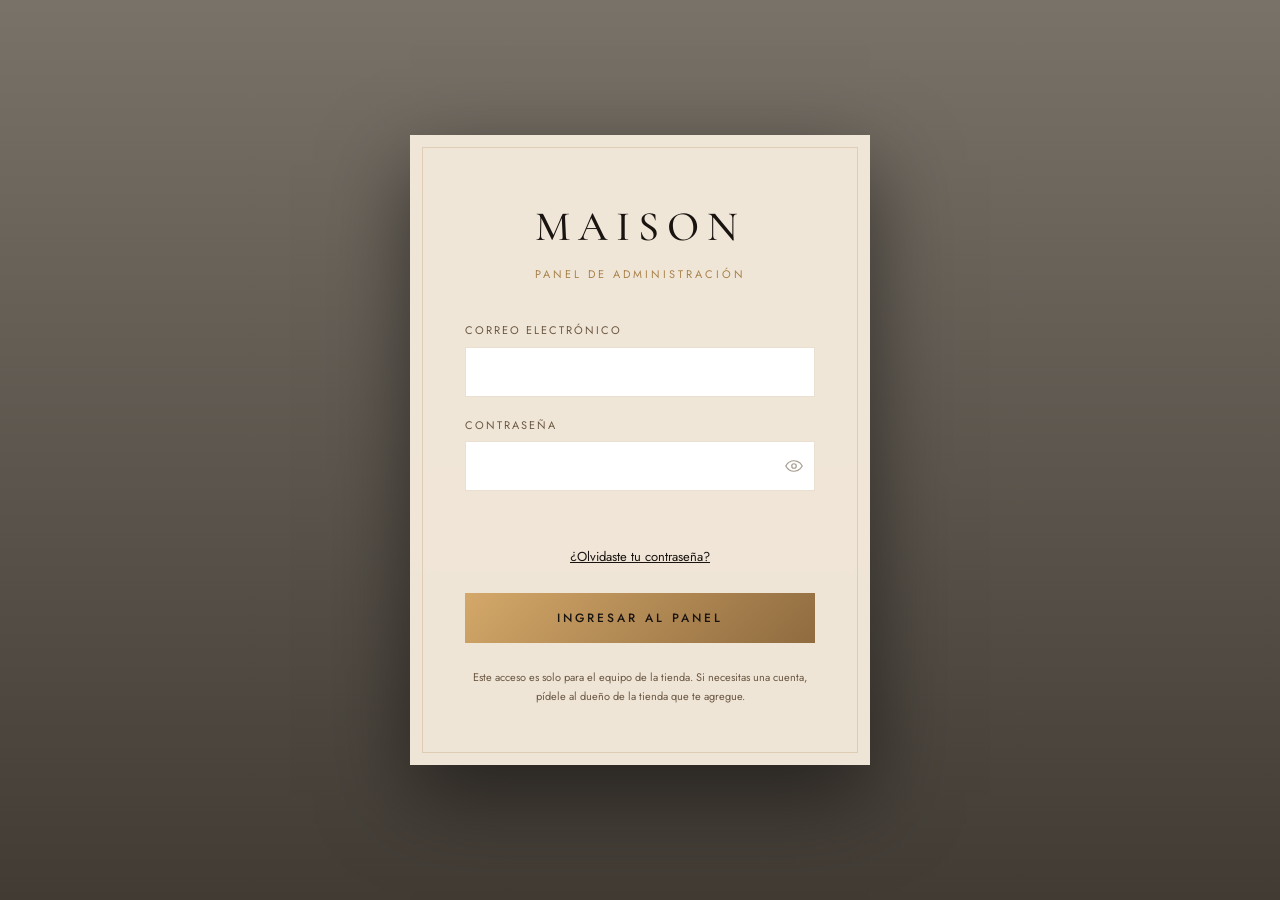
==== admin.html @ 5342ebd2 "Update color customization options in admin.html" ====
<!DOCTYPE html>
<html lang="es">
<head>
<meta charset="UTF-8">
<meta name="viewport" content="width=device-width, initial-scale=1.0">
<title>Panel — MAISON</title>

<meta name="theme-color" content="#c9a96e">
<meta name="apple-mobile-web-app-capable" content="yes">
<meta name="apple-mobile-web-app-status-bar-style" content="black-translucent">
<meta name="apple-mobile-web-app-title" content="MAISON Panel">
<meta name="mobile-web-app-capable" content="yes">
<meta name="application-name" content="MAISON Panel">
<link rel="manifest" href="manifest.json">
<link rel="apple-touch-icon" href="iconos/icon-192.png">
<link rel="icon" type="image/png" sizes="192x192" href="iconos/icon-192.png">
<link rel="icon" type="image/png" sizes="512x512" href="iconos/icon-512.png">

<link rel="preconnect" href="https://fonts.googleapis.com">
<link rel="preconnect" href="https://fonts.gstatic.com" crossorigin>
<link href="https://fonts.googleapis.com/css2?family=Cormorant+Garamond:ital,wght@0,500;0,600&family=Playfair+Display:wght@400;500;600&family=Poppins:wght@400;500;600&family=Montserrat:wght@400;500;600&family=Jost:wght@300;400;500;600&display=swap" rel="stylesheet">

<script src="https://cdn.jsdelivr.net/npm/@supabase/supabase-js@2/dist/umd/supabase.js"></script>
<link rel="stylesheet" href="css/admin.css">
</head>
<body>

<div class="gate" id="gate">
  <div class="gate-box">
    <span class="gate-logo">MAISON</span>
    <p class="gate-sub">Panel de administración</p>

    <form id="gateForm" class="gate-form">
      <label>Correo electrónico
        <input type="email" id="gateEmail" required autocomplete="email">
      </label>
      <label>Contraseña
        <div class="password-wrap">
          <input type="password" id="gatePassword" required autocomplete="current-password">
          <button type="button" class="toggle-password" data-target="gatePassword" aria-label="Mostrar contraseña"></button>
        </div>
      </label>
      <p class="gate-error" id="gateError"></p>
      <div class="forgot-password">
        <a href="#" id="forgotPasswordLink">¿Olvidaste tu contraseña?</a>
      </div>
      <button type="submit" class="btn btn-primary btn-full" id="gateSubmitBtn">Ingresar al panel</button>
    </form>
    <p class="gate-note">Este acceso es solo para el equipo de la tienda. Si necesitas una cuenta, pídele al dueño de la tienda que te agregue.</p>
  </div>
</div>

<div class="gate" id="noAccess" style="display:none;">
  <div class="gate-box">
    <span class="gate-logo">MAISON</span>
    <p class="gate-sub">Sin acceso al panel</p>
    <p class="gate-text">Tu cuenta inició sesión correctamente, pero todavía no tiene permiso para administrar productos. Pide al dueño de la tienda que te agregue como staff.</p>
    <button class="btn btn-ghost btn-full" id="noAccessLogout">Cerrar sesión</button>
  </div>
</div>

<div class="admin-app" id="adminApp" style="display:none;">

  <header class="admin-header">
    <div class="admin-logo-wrap">
      <span class="admin-logo">MAISON <em>panel</em></span>
      <span class="admin-store-name" id="adminStoreName"></span>
    </div>
    <div class="admin-user">
      <a href="estadisticas.html" target="_blank" class="btn-stats-link" title="Ver estadísticas en nueva pestaña">
        <svg width="18" height="18" viewBox="0 0 24 24" fill="none" stroke="currentColor" stroke-width="1.8" stroke-linecap="round" stroke-linejoin="round">
          <line x1="18" y1="20" x2="18" y2="10"/>
          <line x1="12" y1="20" x2="12" y2="4"/>
          <line x1="6" y1="20" x2="6" y2="14"/>
        </svg>
        <span>Estadísticas</span>
      </a>

      <button type="button" class="notif-toggle-btn" id="notifToggleBtn" title="Notificaciones activadas" aria-label="Activar/silenciar notificaciones">
        <svg class="notif-icon-on" width="20" height="20" viewBox="0 0 24 24" fill="none" stroke="currentColor" stroke-width="1.8" stroke-linecap="round" stroke-linejoin="round">
          <path d="M18 8A6 6 0 0 0 6 8c0 7-3 9-3 9h18s-3-2-3-9"/>
          <path d="M13.73 21a2 2 0 0 1-3.46 0"/>
        </svg>
        <svg class="notif-icon-off" width="20" height="20" viewBox="0 0 24 24" fill="none" stroke="currentColor" stroke-width="1.8" stroke-linecap="round" stroke-linejoin="round" style="display:none;">
          <path d="M13.73 21a2 2 0 0 1-3.46 0"/>
          <path d="M18.63 13A17.89 17.89 0 0 1 18 8"/>
          <path d="M6.26 6.26A5.86 5.86 0 0 0 6 8c0 7-3 9-3 9h14"/>
          <path d="M18 8a6 6 0 0 0-9.33-5"/>
          <line x1="1" y1="1" x2="23" y2="23"/>
        </svg>
      </button>
      <span id="adminUserName"></span>
      <button class="btn-text" id="logoutBtn">Cerrar sesión</button>
    </div>
  </header>

  <div class="store-url-banner" id="storeUrlBanner" style="display:none;">
    <div class="store-url-banner-inner">
      <div class="store-url-info">
        <div class="store-url-icon-wrap">
          <svg width="20" height="20" viewBox="0 0 24 24" fill="none" stroke="currentColor" stroke-width="1.8" stroke-linecap="round" stroke-linejoin="round">
            <circle cx="12" cy="12" r="10"/>
            <line x1="2" y1="12" x2="22" y2="12"/>
            <path d="M12 2a15.3 15.3 0 0 1 4 10 15.3 15.3 0 0 1-4 10 15.3 15.3 0 0 1-4-10 15.3 15.3 0 0 1 4-10z"/>
          </svg>
        </div>
        <div class="store-url-text">
          <span class="store-url-label">URL de tu tienda</span>
          <span class="store-url-value" id="storeUrlValue">-</span>
        </div>
      </div>
      <div class="store-url-actions">
        <button type="button" class="btn-store-url btn-store-url-copy" id="copyStoreUrlBtn" title="Copiar URL al portapapeles">
          <svg width="14" height="14" viewBox="0 0 24 24" fill="none" stroke="currentColor" stroke-width="1.8" stroke-linecap="round" stroke-linejoin="round">
            <rect x="9" y="9" width="13" height="13" rx="2" ry="2"/>
            <path d="M5 15H4a2 2 0 0 1-2-2V4a2 2 0 0 1 2-2h9a2 2 0 0 1 2 2v1"/>
          </svg>
          <span>Copiar</span>
        </button>
        <a href="#" target="_blank" class="btn-store-url btn-store-url-view" id="viewStoreBtn" title="Abrir mi tienda en nueva pestaña">
          <svg width="14" height="14" viewBox="0 0 24 24" fill="none" stroke="currentColor" stroke-width="1.8" stroke-linecap="round" stroke-linejoin="round">
            <path d="M18 13v6a2 2 0 0 1-2 2H5a2 2 0 0 1-2-2V8a2 2 0 0 1 2-2h6"/>
            <polyline points="15 3 21 3 21 9"/>
            <line x1="10" y1="14" x2="21" y2="3"/>
          </svg>
          <span>Ver mi tienda</span>
        </a>
        <button type="button" class="btn-store-url btn-store-url-share" id="shareStoreBtn" title="Compartir por WhatsApp">
          <svg width="14" height="14" viewBox="0 0 32 32" fill="currentColor">
            <path d="M16.003 3C9.373 3 4 8.373 4 15.003c0 2.647.858 5.093 2.316 7.09L4 29l7.116-2.267a11.94 11.94 0 0 0 4.887 1.038h.001C22.634 27.771 28 22.399 28 15.77c0-3.187-1.241-6.183-3.495-8.437A11.925 11.925 0 0 0 16.003 3zm5.458 14.32c-.299-.15-1.769-.873-2.043-.973-.274-.1-.474-.15-.673.15-.199.299-.772.973-.947 1.173-.174.199-.349.224-.648.075-.299-.15-1.264-.466-2.408-1.486-.89-.794-1.491-1.774-1.666-2.073-.174-.299-.019-.461.131-.61.135-.134.299-.349.449-.524.15-.174.199-.299.299-.499.1-.199.05-.374-.025-.524-.075-.15-.673-1.623-.923-2.222-.243-.583-.489-.504-.673-.513-.174-.008-.374-.01-.573-.01a1.098 1.098 0 0 0-.798.374c-.274.299-1.047 1.023-1.047 2.496 0 1.473 1.072 2.895 1.222 3.095.15.199 2.109 3.222 5.115 4.518.716.309 1.274.494 1.71.632.719.229 1.373.196 1.89.119.577-.086 1.769-.723 2.019-1.421.249-.698.249-1.297.174-1.421-.075-.125-.274-.199-.573-.349z"/>
          </svg>
          <span>Compartir</span>
        </button>
      </div>
    </div>
  </div>

  <main class="admin-main">
    
    <div class="admin-tabs">
      <button type="button" class="admin-tab active" data-tab="productos">
        <span class="tab-label">Productos</span>
      </button>
      <button type="button" class="admin-tab" data-tab="pedidos">
        <span class="tab-label">Pedidos</span>
        <span class="tab-badge" id="pendingOrdersBadge" style="display:none;">0</span>
      </button>
      <button type="button" class="admin-tab tab-empleados" data-tab="empleados" id="tabEmpleados" style="display:none;">
        <svg width="14" height="14" viewBox="0 0 24 24" fill="none" stroke="currentColor" stroke-width="1.8" stroke-linecap="round" stroke-linejoin="round" style="margin-right:6px;vertical-align:middle;">
          <path d="M17 21v-2a4 4 0 0 0-4-4H5a4 4 0 0 0-4 4v2"/>
          <circle cx="9" cy="7" r="4"/>
          <path d="M23 21v-2a4 4 0 0 0-3-3.87"/>
          <path d="M16 3.13a4 4 0 0 1 0 7.75"/>
        </svg>
        <span class="tab-label">Empleados</span>
        <span class="tab-badge" id="employeesCountBadge">0</span>
      </button>
      <button type="button" class="admin-tab tab-diseno" data-tab="diseno" id="tabDiseno" style="display:none;">
        <svg width="14" height="14" viewBox="0 0 24 24" fill="none" stroke="currentColor" stroke-width="1.8" stroke-linecap="round" stroke-linejoin="round" style="margin-right:6px;vertical-align:middle;">
          <circle cx="13.5" cy="6.5" r=".5"/>
          <circle cx="17.5" cy="10.5" r=".5"/>
          <circle cx="8.5" cy="7.5" r=".5"/>
          <circle cx="6.5" cy="12.5" r=".5"/>
          <path d="M12 2C6.5 2 2 6.5 2 12s4.5 10 10 10c.926 0 1.648-.746 1.648-1.688 0-.437-.18-.835-.437-1.125-.29-.289-.438-.652-.438-1.125a1.64 1.64 0 0 1 1.668-1.668h1.996c3.051 0 5.555-2.503 5.555-5.554C21.965 6.012 17.461 2 12 2z"/>
        </svg>
        <span class="tab-label">Diseño</span>
      </button>
    </div>

    <div class="admin-view active" id="viewProductos">
      <div class="admin-toolbar">
        <h1>Productos</h1>
        <button class="btn btn-primary" id="newProductBtn">+ Nuevo producto</button>
      </div>

      <div class="admin-filters admin-filters-2rows">
        <div class="filter-row">
          <button class="filter-chip active" data-filter="todos">Todos</button>
          <button class="filter-chip" data-filter="dama">Dama</button>
          <button class="filter-chip" data-filter="caballero">Caballero</button>
        </div>
        <div class="filter-row">
          <button class="filter-chip filter-chip-calzado" data-filter="calzado_dama">
            <svg width="14" height="14" viewBox="0 0 24 24" fill="none" stroke="currentColor" stroke-width="1.8" stroke-linecap="round" stroke-linejoin="round">
              <path d="M2 18h20l-2 3H4l-2-3z"/>
              <path d="M4 18V9a3 3 0 0 1 3-3h10a3 3 0 0 1 3 3v9"/>
            </svg>
            Calzado Dama
          </button>
          <button class="filter-chip filter-chip-calzado" data-filter="calzado_caballero">
            <svg width="14" height="14" viewBox="0 0 24 24" fill="none" stroke="currentColor" stroke-width="1.8" stroke-linecap="round" stroke-linejoin="round">
              <path d="M2 18h20l-2 3H4l-2-3z"/>
              <path d="M4 18V9a3 3 0 0 1 3-3h10a3 3 0 0 1 3 3v9"/>
            </svg>
            Calzado Caballero
          </button>
          <button class="filter-chip filter-chip-calzado filter-chip-unisex" data-filter="calzado_unisex">
            <svg width="14" height="14" viewBox="0 0 24 24" fill="none" stroke="currentColor" stroke-width="1.8" stroke-linecap="round" stroke-linejoin="round">
              <path d="M2 18h20l-2 3H4l-2-3z"/>
              <path d="M4 18V9a3 3 0 0 1 3-3h10a3 3 0 0 1 3 3v9"/>
            </svg>
            Calzado Unisex
          </button>
        </div>
      </div>

      <div class="product-table" id="productTable">
        <p class="loading-msg" id="loadingMsg">Cargando productos...</p>
      </div>
    </div>

    <div class="admin-view" id="viewPedidos">
      <div class="admin-toolbar">
        <h1>Pedidos</h1>
        <button class="btn btn-ghost" id="refreshOrdersBtn">Actualizar</button>
      </div>

      <div class="admin-filters">
        <button class="filter-chip active" data-order-filter="pendiente">
          Pendientes <span class="chip-count" id="countPendiente">0</span>
        </button>
        <button class="filter-chip" data-order-filter="confirmado">
          Confirmados <span class="chip-count" id="countConfirmado">0</span>
        </button>
        <button class="filter-chip" data-order-filter="entregado">
          Entregados <span class="chip-count" id="countEntregado">0</span>
        </button>
        <button class="filter-chip" data-order-filter="cancelado">
          Cancelados <span class="chip-count" id="countCancelado">0</span>
        </button>
        <button class="filter-chip" data-order-filter="todos">Todos</button>
      </div>

      <div class="orders-list" id="ordersList">
        <p class="loading-msg">Cargando pedidos...</p>
      </div>
    </div>

    <div class="admin-view" id="viewEmpleados">
      <div class="admin-toolbar">
        <h1>Empleados</h1>
        <button class="btn btn-primary" id="newEmployeeBtn">+ Agregar empleado</button>
      </div>
      
      <div class="employees-info-box">
        <svg width="18" height="18" viewBox="0 0 24 24" fill="none" stroke="currentColor" stroke-width="1.8" stroke-linecap="round" stroke-linejoin="round">
          <circle cx="12" cy="12" r="10"/>
          <line x1="12" y1="16" x2="12" y2="12"/>
          <line x1="12" y1="8" x2="12.01" y2="8"/>
        </svg>
        <div>
          <strong>Gestiona el equipo de tu tienda</strong>
          <span>Los empleados podrán crear, editar productos y gestionar pedidos, pero NO podrán invitar a otros empleados ni cambiar la información de tu tienda.</span>
        </div>
      </div>
      
      <div class="employees-list" id="employeesList">
        <p class="loading-msg">Cargando empleados...</p>
      </div>
    </div>

    <div class="admin-view" id="viewDiseno">
      <div class="admin-toolbar">
        <h1>Diseño de tu tienda</h1>
      </div>
      
      <div class="design-info-box">
        <svg width="18" height="18" viewBox="0 0 24 24" fill="none" stroke="currentColor" stroke-width="1.8" stroke-linecap="round" stroke-linejoin="round">
          <circle cx="12" cy="12" r="10"/>
          <line x1="12" y1="16" x2="12" y2="12"/>
          <line x1="12" y1="8" x2="12.01" y2="8"/>
        </svg>
        <div>
          <strong>Personaliza la apariencia de tu tienda</strong>
          <span>Elige una plantilla predefinida, una paleta armada, colores rápidos o personaliza cada color individualmente. Los cambios se aplican inmediatamente para tus clientes.</span>
        </div>
      </div>

      <div class="design-section">
        <h2 class="design-section-title">
          <svg width="20" height="20" viewBox="0 0 24 24" fill="none" stroke="currentColor" stroke-width="1.8" stroke-linecap="round" stroke-linejoin="round">
            <path d="M12 2l3.09 6.26L22 9.27l-5 4.87 1.18 6.88L12 17.77l-6.18 3.25L7 14.14 2 9.27l6.91-1.01L12 2z"/>
          </svg>
          Plantillas rápidas
        </h2>
        <p class="design-section-desc">Elige una plantilla para aplicar automáticamente su combinación de colores y fuentes.</p>
        
        <div class="templates-grid" id="templatesGrid">
        </div>
      </div>

      <div class="design-section">
        <h2 class="design-section-title">
          <svg width="20" height="20" viewBox="0 0 24 24" fill="none" stroke="currentColor" stroke-width="1.8" stroke-linecap="round" stroke-linejoin="round">
            <path d="M13.5 3H12H8C5.79086 3 4 4.79086 4 7V17C4 19.2091 5.79086 21 8 21H12H13.5"/>
            <path d="M13.5 3L18 7.5L13.5 12"/>
            <path d="M13.5 12L18 16.5L13.5 21"/>
          </svg>
          Paletas de colores armadas
        </h2>
        <p class="design-section-desc">Combinaciones profesionales listas. Haz click en una paleta y sus 3 colores se aplican automáticamente.</p>
        
        <div class="palettes-grid" id="palettesGrid">
        </div>
      </div>

      <div class="design-section">
        <h2 class="design-section-title">
          <svg width="20" height="20" viewBox="0 0 24 24" fill="none" stroke="currentColor" stroke-width="1.8" stroke-linecap="round" stroke-linejoin="round">
            <circle cx="12" cy="12" r="10"/>
            <circle cx="12" cy="12" r="4"/>
          </svg>
          Colores rápidos
        </h2>
        <p class="design-section-desc">Selecciona qué color quieres cambiar y luego haz click en el color que te guste.</p>

        <div class="color-target-wrap">
          <label>¿Qué color quieres cambiar?</label>
          <select id="colorTargetSelector" class="color-target-select">
            <option value="primary_color">Color principal (botones, precios)</option>
            <option value="secondary_color">Color secundario (fondos, texto)</option>
            <option value="accent_color">Color de acento (detalles)</option>
          </select>
        </div>

        <div class="quick-colors-grid" id="quickColorsGrid">
        </div>
      </div>

      <div class="design-section">
        <h2 class="design-section-title">
          <svg width="20" height="20" viewBox="0 0 24 24" fill="none" stroke="currentColor" stroke-width="1.8" stroke-linecap="round" stroke-linejoin="round">
            <circle cx="13.5" cy="6.5" r=".5"/>
            <circle cx="17.5" cy="10.5" r=".5"/>
            <circle cx="8.5" cy="7.5" r=".5"/>
            <circle cx="6.5" cy="12.5" r=".5"/>
            <path d="M12 2C6.5 2 2 6.5 2 12s4.5 10 10 10c.926 0 1.648-.746 1.648-1.688 0-.437-.18-.835-.437-1.125-.29-.289-.438-.652-.438-1.125a1.64 1.64 0 0 1 1.668-1.668h1.996c3.051 0 5.555-2.503 5.555-5.554C21.965 6.012 17.461 2 12 2z"/>
          </svg>
          Personaliza los colores manualmente
        </h2>
        <p class="design-section-desc">Ajusta cada color individualmente con el selector avanzado o escribe el código hex.</p>

        <div class="color-pickers-grid">
          <div class="color-picker-item">
            <label>Color principal</label>
            <div class="color-picker-wrap">
              <input type="color" id="themePrimaryColor" value="#d4a869">
              <input type="text" id="themePrimaryColorText" class="color-text-input" value="#d4a869" maxlength="7">
            </div>
            <span class="color-help">Botones, precios, acentos importantes</span>
          </div>

          <div class="color-picker-item">
            <label>Color secundario</label>
            <div class="color-picker-wrap">
              <input type="color" id="themeSecondaryColor" value="#1a1410">
              <input type="text" id="themeSecondaryColorText" class="color-text-input" value="#1a1410" maxlength="7">
            </div>
            <span class="color-help">Fondos oscuros, footer, texto principal</span>
          </div>

          <div class="color-picker-item">
            <label>Color de acento</label>
            <div class="color-picker-wrap">
              <input type="color" id="themeAccentColor" value="#8f6b3f">
              <input type="text" id="themeAccentColorText" class="color-text-input" value="#8f6b3f" maxlength="7">
            </div>
            <span class="color-help">Links, hover, detalles decorativos</span>
          </div>
        </div>
      </div>

      <div class="design-section">
        <h2 class="design-section-title">
          <svg width="20" height="20" viewBox="0 0 24 24" fill="none" stroke="currentColor" stroke-width="1.8" stroke-linecap="round" stroke-linejoin="round">
            <polyline points="4 7 4 4 20 4 20 7"/>
            <line x1="9" y1="20" x2="15" y2="20"/>
            <line x1="12" y1="4" x2="12" y2="20"/>
          </svg>
          Tipografía
        </h2>
        <p class="design-section-desc">Elige la fuente que mejor represente tu marca.</p>

        <div class="font-picker-grid">
          <button type="button" class="font-option active" data-font="Cormorant Garamond">
            <span class="font-preview" style="font-family: 'Cormorant Garamond', serif;">Aa</span>
            <span class="font-name">Cormorant Garamond</span>
            <span class="font-desc">Elegante, clásica</span>
          </button>
          <button type="button" class="font-option" data-font="Playfair Display">
            <span class="font-preview" style="font-family: 'Playfair Display', serif;">Aa</span>
            <span class="font-name">Playfair Display</span>
            <span class="font-desc">Sofisticada, refinada</span>
          </button>
          <button type="button" class="font-option" data-font="Poppins">
            <span class="font-preview" style="font-family: 'Poppins', sans-serif;">Aa</span>
            <span class="font-name">Poppins</span>
            <span class="font-desc">Moderna, versátil</span>
          </button>
          <button type="button" class="font-option" data-font="Montserrat">
            <span class="font-preview" style="font-family: 'Montserrat', sans-serif;">Aa</span>
            <span class="font-name">Montserrat</span>
            <span class="font-desc">Limpia, profesional</span>
          </button>
        </div>
      </div>

      <div class="design-section">
        <h2 class="design-section-title">
          <svg width="20" height="20" viewBox="0 0 24 24" fill="none" stroke="currentColor" stroke-width="1.8" stroke-linecap="round" stroke-linejoin="round">
            <rect x="3" y="3" width="18" height="18" rx="2" ry="2"/>
            <circle cx="8.5" cy="8.5" r="1.5"/>
            <polyline points="21 15 16 10 5 21"/>
          </svg>
          Imagen del Hero (fondo principal)
        </h2>
        <p class="design-section-desc">Esta imagen se muestra grande en la parte superior de tu tienda. Se le aplicará un overlay con tus colores para dar cohesión.</p>

        <div class="hero-image-manager">
          <div class="hero-image-preview" id="heroImagePreview">
            <img id="heroImagePreviewImg" src="" alt="Vista previa" style="display:none;">
            <div class="hero-image-placeholder" id="heroImagePlaceholder">
              <svg width="48" height="48" viewBox="0 0 24 24" fill="none" stroke="currentColor" stroke-width="1.5" stroke-linecap="round" stroke-linejoin="round">
                <rect x="3" y="3" width="18" height="18" rx="2" ry="2"/>
                <circle cx="8.5" cy="8.5" r="1.5"/>
                <polyline points="21 15 16 10 5 21"/>
              </svg>
              <span>Sin imagen personalizada</span>
              <small>Se usará la imagen por defecto</small>
            </div>
          </div>

          <div class="hero-image-actions">
            <label class="hero-image-upload-btn">
              <svg width="16" height="16" viewBox="0 0 24 24" fill="none" stroke="currentColor" stroke-width="2" stroke-linecap="round" stroke-linejoin="round">
                <path d="M21 15v4a2 2 0 0 1-2 2H5a2 2 0 0 1-2-2v-4"/>
                <polyline points="17 8 12 3 7 8"/>
                <line x1="12" y1="3" x2="12" y2="15"/>
              </svg>
              <span>Subir imagen</span>
              <input type="file" id="heroImageFileInput" accept="image/*" style="display:none;">
            </label>

            <button type="button" class="btn btn-ghost hero-image-remove-btn" id="heroImageRemoveBtn" style="display:none;">
              <svg width="14" height="14" viewBox="0 0 24 24" fill="none" stroke="currentColor" stroke-width="2" stroke-linecap="round" stroke-linejoin="round">
                <polyline points="3 6 5 6 21 6"/>
                <path d="M19 6v14a2 2 0 0 1-2 2H7a2 2 0 0 1-2-2V6m3 0V4a2 2 0 0 1 2-2h4a2 2 0 0 1 2 2v2"/>
              </svg>
              <span>Quitar imagen</span>
            </button>
          </div>

          <div class="hero-image-info">
            <svg width="16" height="16" viewBox="0 0 24 24" fill="none" stroke="currentColor" stroke-width="1.8" stroke-linecap="round" stroke-linejoin="round">
              <circle cx="12" cy="12" r="10"/>
              <line x1="12" y1="16" x2="12" y2="12"/>
              <line x1="12" y1="8" x2="12.01" y2="8"/>
            </svg>
            <div>
              <strong>Recomendaciones:</strong>
              <ul>
                <li>Tamaño ideal: <strong>1920 x 1080 px</strong> (horizontal)</li>
                <li>Peso máximo: <strong>3 MB</strong></li>
                <li>Formatos: JPG, PNG, WEBP</li>
                <li>Elige una imagen relacionada con tu marca (ropa, producto, ambiente)</li>
              </ul>
            </div>
          </div>

          <p class="hero-image-status" id="heroImageStatus"></p>
        </div>
      </div>

      <div class="design-section">
        <h2 class="design-section-title">
          <svg width="20" height="20" viewBox="0 0 24 24" fill="none" stroke="currentColor" stroke-width="1.8" stroke-linecap="round" stroke-linejoin="round">
            <path d="M1 12s4-7 11-7 11 7 11 7-4 7-11 7-11-7-11-7z"/>
            <circle cx="12" cy="12" r="3"/>
          </svg>
          Vista previa en vivo
        </h2>
        <p class="design-section-desc">Así se verá tu tienda con la configuración actual.</p>

        <div class="design-preview" id="designPreview">
          <div class="preview-header" id="previewHeader">
            <span class="preview-logo" id="previewLogo">MI TIENDA</span>
            <span class="preview-nav">DAMA · CABALLERO · CALZADO</span>
          </div>
          <div class="preview-card" id="previewCard">
            <div class="preview-image">IMG</div>
            <div class="preview-info">
              <span class="preview-category">DAMA</span>
              <h3 class="preview-name">Producto de ejemplo</h3>
              <p class="preview-price" id="previewPrice">$99.000</p>
              <button class="preview-button" id="previewButton">Comprar ahora</button>
            </div>
          </div>
        </div>
      </div>

      <div class="design-actions">
        <button type="button" class="btn btn-ghost" id="resetDesignBtn">
          <svg width="16" height="16" viewBox="0 0 24 24" fill="none" stroke="currentColor" stroke-width="2" stroke-linecap="round" stroke-linejoin="round">
            <polyline points="23 4 23 10 17 10"/>
            <path d="M20.49 15a9 9 0 1 1-2.12-9.36L23 10"/>
          </svg>
          Restablecer a MAISON
        </button>
        <button type="button" class="btn btn-primary" id="saveDesignBtn">
          <svg width="16" height="16" viewBox="0 0 24 24" fill="none" stroke="currentColor" stroke-width="2" stroke-linecap="round" stroke-linejoin="round">
            <path d="M19 21H5a2 2 0 0 1-2-2V5a2 2 0 0 1 2-2h11l5 5v11a2 2 0 0 1-2 2z"/>
            <polyline points="17 21 17 13 7 13 7 21"/>
            <polyline points="7 3 7 8 15 8"/>
          </svg>
          Guardar cambios
        </button>
      </div>

      <p class="design-save-msg" id="designSaveMsg"></p>
    </div>

  </main>
</div>

<div class="notif-permission-banner" id="notifPermissionBanner" style="display:none;">
  <div class="notif-banner-content">
    <div class="notif-banner-icon">
      <svg width="28" height="28" viewBox="0 0 24 24" fill="none" stroke="currentColor" stroke-width="1.8" stroke-linecap="round" stroke-linejoin="round">
        <path d="M18 8A6 6 0 0 0 6 8c0 7-3 9-3 9h18s-3-2-3-9"/>
        <path d="M13.73 21a2 2 0 0 1-3.46 0"/>
      </svg>
    </div>
    <div class="notif-banner-text">
      <strong>Recibe notificaciones de pedidos nuevos</strong>
      <p>Te avisaremos al instante cuando un cliente haga un pedido, incluso si tienes el panel en otra pestaña.</p>
    </div>
    <div class="notif-banner-actions">
      <button type="button" class="btn-notif-later" id="notifLaterBtn">Ahora no</button>
      <button type="button" class="btn-notif-allow" id="notifAllowBtn">Activar notificaciones</button>
    </div>
    <button type="button" class="notif-banner-close" id="notifBannerClose" aria-label="Cerrar">&times;</button>
  </div>
</div>

<div class="modal-overlay" id="modalOverlay"></div>
<div class="product-form-modal" id="productFormModal">
  <button class="modal-close" id="formModalClose" aria-label="Cerrar">&times;</button>
  <h2 id="formTitle">Nuevo producto</h2>

  <form id="productForm" class="product-form">
    <input type="hidden" id="productId">

    <label>Categoría
      <select id="productCategory" required>
        <optgroup label="Ropa">
          <option value="dama">Dama</option>
          <option value="caballero">Caballero</option>
        </optgroup>
        <optgroup label="Calzado">
          <option value="calzado_dama">Calzado Dama</option>
          <option value="calzado_caballero">Calzado Caballero</option>
          <option value="calzado_unisex">Calzado Unisex</option>
        </optgroup>
      </select>
    </label>

    <label>Nombre del producto
      <input type="text" id="productName" required placeholder="Ej: Vestido Midi Lino">
    </label>

    <label>Precio (COP)
      <div class="price-input-wrap">
        <span class="price-currency">$</span>
        <input type="text" id="productPrice" required placeholder="Ej: 219.000" inputmode="numeric" autocomplete="off">
      </div>
      <span class="price-hint" id="priceHint">Ingresa el precio sin puntos ni comas</span>
    </label>

    <label>Descuento (%)  <span class="optional-label">Opcional</span>
      <div class="discount-input-wrap">
        <input type="number" id="productDiscount" min="0" max="99" placeholder="0" value="0">
        <span class="discount-symbol">%</span>
      </div>
      <div class="discount-preview" id="discountPreview">
        <span class="discount-preview-label">Sin descuento aplicado</span>
      </div>
    </label>

    <label>Etiqueta (opcional)
      <input type="text" id="productTag" placeholder="Ej: Nuevo, Edición limitada">
    </label>

    <label>Descripción
      <textarea id="productDesc" rows="3" placeholder="Descripción corta que verá el cliente"></textarea>
    </label>

    <label>Tallas disponibles (separadas por coma)
      <input type="text" id="productSizes" placeholder="Ej: XS, S, M, L, XL">
    </label>

    <label>Stock inicial por talla
      <input type="number" id="productInitialStock" min="0" max="9999" value="5" placeholder="Ej: 5">
      <span class="stock-initial-hint">Cada talla iniciará con este número de unidades. Podrás ajustarlas después desde el botón "Stock".</span>
    </label>

    <label>Foto del producto
      <input type="file" id="productImageFile" accept="image/*">
    </label>
    <div class="image-preview-wrap">
      <img id="imagePreview" class="image-preview" style="display:none;">
      <p class="image-hint" id="imageHint">Formatos JPG o PNG. Se recomienda foto vertical.</p>
    </div>

    <label class="checkbox-label">
      <input type="checkbox" id="productActive" checked>
      Visible en la tienda
    </label>

    <p class="form-error" id="formError"></p>

    <div class="form-actions">
      <button type="button" class="btn btn-ghost" id="cancelFormBtn">Cancelar</button>
      <button type="submit" class="btn btn-primary" id="saveProductBtn">Guardar producto</button>
    </div>
  </form>
</div>

<div class="modal-overlay" id="employeeOverlay"></div>
<div class="product-form-modal" id="employeeModal">
  <button class="modal-close" id="employeeModalClose" aria-label="Cerrar">&times;</button>
  <h2>Agregar nuevo empleado</h2>
  <p class="form-subtitle" style="margin-bottom:24px;color:var(--color-ink-soft);font-size:13px;">
    Crea una cuenta para tu empleado. Luego compártele el correo y contraseña para que pueda ingresar.
  </p>

  <form id="employeeForm" class="product-form">
    <label>Nombre completo del empleado
      <input type="text" id="employeeName" required placeholder="Ej: María González" minlength="3">
    </label>

    <label>Correo electrónico
      <input type="email" id="employeeEmail" required placeholder="empleado@ejemplo.com">
      <span class="stock-initial-hint">Este será su correo para iniciar sesión</span>
    </label>

    <label>Contraseña temporal
      <input type="text" id="employeePassword" required placeholder="Mínimo 6 caracteres" minlength="6" value="">
      <span class="stock-initial-hint">Comparte esta contraseña con tu empleado. Podrá cambiarla después.</span>
    </label>

    <label>WhatsApp (opcional)
      <input type="tel" id="employeePhone" placeholder="Ej: 3001234567">
    </label>

    <p class="form-error" id="employeeError"></p>
    <p class="reset-success" id="employeeSuccess"></p>

    <div class="form-actions">
      <button type="button" class="btn btn-ghost" id="cancelEmployeeBtn">Cancelar</button>
      <button type="submit" class="btn btn-primary" id="saveEmployeeBtn">Crear empleado</button>
    </div>
  </form>
</div>

<div class="modal-overlay" id="deleteEmployeeOverlay"></div>
<div class="confirm-modal" id="deleteEmployeeModal">
  <h3>¿Eliminar este empleado?</h3>
  <p>El empleado perderá acceso al panel. Sus productos y pedidos se mantendrán en la tienda.</p>
  <p style="margin-top:12px;font-weight:600;" id="deleteEmployeeName"></p>
  <div class="form-actions">
    <button class="btn btn-ghost" id="cancelDeleteEmployeeBtn">Cancelar</button>
    <button class="btn btn-danger" id="confirmDeleteEmployeeBtn">Eliminar</button>
  </div>
</div>

<div class="modal-overlay" id="resetOverlay"></div>
<div class="confirm-modal" id="resetModal">
  <button class="modal-close" id="resetModalClose">&times;</button>
  <h3>Recuperar contraseña</h3>
  <p>Ingresa tu correo y te enviaremos un enlace para restablecer tu contraseña.</p>
  
  <form id="resetForm" class="product-form">
    <label>Correo electrónico
      <input type="email" id="resetEmail" required placeholder="tucorreo@maison.com">
    </label>
    <p class="form-error" id="resetError"></p>
    <p class="reset-success" id="resetSuccess"></p>
    
    <div class="form-actions">
      <button type="button" class="btn btn-ghost" id="cancelResetBtn">Cancelar</button>
      <button type="submit" class="btn btn-primary" id="sendResetBtn">Enviar enlace</button>
    </div>
  </form>
</div>

<div class="modal-overlay" id="deleteOverlay"></div>
<div class="confirm-modal" id="deleteConfirmModal">
  <h3>¿Eliminar este producto?</h3>
  <p>Esta acción no se puede deshacer. El producto dejará de verse en la tienda.</p>
  <div class="form-actions">
    <button class="btn btn-ghost" id="cancelDeleteBtn">Cancelar</button>
    <button class="btn btn-danger" id="confirmDeleteBtn">Eliminar</button>
  </div>
</div>

<div class="modal-overlay" id="stockOverlay"></div>
<div class="form-modal" id="stockModal">
  <button class="modal-close" id="stockModalClose">&times;</button>
  <h2 class="form-title">Gestionar Inventario</h2>
  <p class="form-subtitle" id="stockProductName">Producto</p>
  
  <div class="stock-list" id="stockList"></div>

  <p class="stock-total-info">
    Stock total: <strong id="stockTotalDisplay">0</strong> unidades
  </p>

  <p class="form-error" id="stockError"></p>

  <div class="form-actions">
    <button type="button" class="btn btn-ghost" id="cancelStockBtn">Cancelar</button>
    <button type="button" class="btn btn-primary" id="saveStockBtn">Guardar stock</button>
  </div>
</div>

<div class="order-notification-toast" id="orderNotificationToast">
  <div class="onotif-icon">
    <svg width="24" height="24" viewBox="0 0 24 24" fill="none" stroke="currentColor" stroke-width="2" stroke-linecap="round" stroke-linejoin="round">
      <path d="M6 2 3 6v14a2 2 0 0 0 2 2h14a2 2 0 0 0 2-2V6l-3-4z"/>
      <line x1="3" y1="6" x2="21" y2="6"/>
      <path d="M16 10a4 4 0 0 1-8 0"/>
    </svg>
  </div>
  <div class="onotif-content">
    <div class="onotif-header">
      <span class="onotif-title">Pedido nuevo</span>
      <span class="onotif-time" id="onotifTime">Ahora</span>
    </div>
    <span class="onotif-number" id="onotifNumber">#M251015-ABC1</span>
    <span class="onotif-customer" id="onotifCustomer">Cliente</span>
    <span class="onotif-total" id="onotifTotal">$0</span>
  </div>
  <button type="button" class="onotif-close" id="onotifClose" aria-label="Cerrar">&times;</button>
  <button type="button" class="onotif-view" id="onotifView">Ver pedido</button>
</div>

<script>
const ICON_EYE = '<svg width="18" height="18" viewBox="0 0 24 24" fill="none" stroke="currentColor" stroke-width="1.6" stroke-linecap="round" stroke-linejoin="round"><path d="M1 12s4-7 11-7 11 7 11 7-4 7-11 7-11-7-11-7z"/><circle cx="12" cy="12" r="3"/></svg>';
const ICON_EYE_OFF = '<svg width="18" height="18" viewBox="0 0 24 24" fill="none" stroke="currentColor" stroke-width="1.6" stroke-linecap="round" stroke-linejoin="round"><path d="M17.94 17.94A10.94 10.94 0 0 1 12 19c-7 0-11-7-11-7a18.5 18.5 0 0 1 5.06-5.94M9.9 4.24A10.94 10.94 0 0 1 12 4c7 0 11 7 11 7a18.5 18.5 0 0 1-2.16 3.19M14.12 14.12a3 3 0 1 1-4.24-4.24"/><line x1="1" y1="1" x2="23" y2="23"/></svg>';

document.addEventListener("DOMContentLoaded", () => {
  document.querySelectorAll(".toggle-password").forEach((btn) => {
    btn.innerHTML = ICON_EYE;
    btn.addEventListener("click", () => {
      const input = document.getElementById(btn.dataset.target);
      if (!input) return;
      const isHidden = input.type === "password";
      input.type = isHidden ? "text" : "password";
      btn.innerHTML = isHidden ? ICON_EYE_OFF : ICON_EYE;
    });
  });
});
</script>

<script>
  if ('serviceWorker' in navigator) {
    window.addEventListener('load', () => {
      navigator.serviceWorker.register('/sw.js')
        .then(registration => {
          console.log('Service Worker registrado:', registration.scope);

          setInterval(() => {
            registration.update();
          }, 60000);

          registration.addEventListener('updatefound', () => {
            const newWorker = registration.installing;
            newWorker.addEventListener('statechange', () => {
              if (newWorker.state === 'installed' && navigator.serviceWorker.controller) {
                console.log('Nueva versión disponible');
                showUpdateBanner(newWorker);
              }
            });
          });
        })
        .catch(err => {
          console.error('Error al registrar Service Worker:', err);
        });

      navigator.serviceWorker.addEventListener('message', event => {
        if (event.data && event.data.type === 'SW_UPDATED') {
          console.log(`Service Worker actualizado a ${event.data.version}`);
        }
      });

      let refreshing = false;
      navigator.serviceWorker.addEventListener('controllerchange', () => {
        if (!refreshing) {
          refreshing = true;
          window.location.reload();
        }
      });
    });

    function showUpdateBanner(newWorker) {
      if (document.getElementById('updateBanner')) return;

      const banner = document.createElement('div');
      banner.id = 'updateBanner';
      banner.innerHTML = `
        <div style="
          position: fixed;
          bottom: 20px;
          left: 50%;
          transform: translateX(-50%);
          background: linear-gradient(135deg, #0a0a0a, #2a2010);
          color: #c9a96e;
          padding: 16px 24px;
          border-radius: 50px;
          box-shadow: 0 8px 32px rgba(0,0,0,0.3), 0 0 0 2px rgba(201,169,110,0.3);
          z-index: 9999999;
          display: flex;
          align-items: center;
          gap: 16px;
          font-family: 'Jost', sans-serif;
          font-size: 13px;
          letter-spacing: 0.5px;
          max-width: 90%;
          animation: slideUp 0.4s cubic-bezier(0.34, 1.56, 0.64, 1);
        ">
          <span style="flex: 1;">Nueva versión disponible</span>
          <button id="updateBtn" style="
            background: linear-gradient(135deg, #c9a96e, #8f6b3f);
            color: #ffffff;
            border: none;
            padding: 8px 20px;
            border-radius: 20px;
            cursor: pointer;
            font-family: inherit;
            font-size: 12px;
            font-weight: 600;
            letter-spacing: 1px;
            text-transform: uppercase;
          ">Actualizar</button>
          <button id="updateLater" style="
            background: transparent;
            color: #c9a96e;
            border: none;
            cursor: pointer;
            font-family: inherit;
            font-size: 18px;
            padding: 4px;
          " aria-label="Cerrar">×</button>
        </div>
        <style>
          @keyframes slideUp {
            from { transform: translate(-50%, 100px); opacity: 0; }
            to { transform: translate(-50%, 0); opacity: 1; }
          }
        </style>
      `;
      document.body.appendChild(banner);

      document.getElementById('updateBtn').addEventListener('click', () => {
        newWorker.postMessage({ type: 'SKIP_WAITING' });
      });

      document.getElementById('updateLater').addEventListener('click', () => {
        banner.remove();
      });
    }
  }
</script>

<script src="js/supabase-client.js"></script>
<script src="js/admin.js?v=20250122j"></script>

<style>
.stock-initial-hint {
  display: block;
  font-size: 11px;
  color: var(--color-ink-soft);
  margin-top: 6px;
  letter-spacing: 0.5px;
  font-style: italic;
  text-transform: none;
  line-height: 1.5;
}

.optional-label {
  display: inline-block;
  font-size: 10px;
  padding: 2px 8px;
  background: rgba(168, 130, 75, 0.15);
  color: var(--color-gold-dark);
  border-radius: 10px;
  margin-left: 8px;
  font-weight: 500;
  letter-spacing: 0.5px;
  text-transform: uppercase;
  vertical-align: middle;
}

.discount-input-wrap {
  position: relative;
  display: flex;
  align-items: center;
  background: var(--color-white);
  border: 1px solid var(--color-border);
  border-radius: 3px;
  overflow: hidden;
  transition: var(--transition);
  max-width: 200px;
}

.discount-input-wrap:focus-within {
  border-color: var(--color-gold);
  box-shadow: 0 0 0 3px rgba(168, 130, 75, 0.15);
}

.discount-input-wrap input {
  flex: 1;
  border: none !important;
  background: transparent !important;
  padding: 12px 14px !important;
  font-size: 18px !important;
  color: var(--color-ink) !important;
  font-family: var(--font-sans) !important;
  font-weight: 600;
  outline: none !important;
  box-shadow: none !important;
  text-align: center;
  -moz-appearance: textfield;
}

.discount-input-wrap input::-webkit-outer-spin-button,
.discount-input-wrap input::-webkit-inner-spin-button {
  -webkit-appearance: none;
  margin: 0;
}

.discount-symbol {
  padding: 0 14px;
  font-family: var(--font-serif);
  font-size: 22px;
  font-weight: 600;
  color: var(--color-gold-dark);
  background: rgba(168, 130, 75, 0.08);
  border-left: 1px solid var(--color-border);
  height: 46px;
  display: flex;
  align-items: center;
  justify-content: center;
  user-select: none;
}

.discount-preview {
  margin-top: 10px;
  padding: 12px 14px;
  background: rgba(232, 220, 200, 0.4);
  border: 1px dashed var(--color-border);
  border-radius: 4px;
  transition: all .3s ease;
}

.discount-preview.active {
  background: linear-gradient(135deg, rgba(212, 168, 105, 0.15), rgba(143, 107, 63, 0.1));
  border: 1px solid var(--color-gold-light);
  border-style: solid;
}

.discount-preview-label {
  display: block;
  font-size: 11px;
  color: var(--color-ink-soft);
  letter-spacing: 0.5px;
  text-transform: none;
  font-style: italic;
  font-weight: 400;
}

.discount-preview.active .discount-preview-label {
  font-style: normal;
  color: var(--color-gold-dark);
  font-weight: 600;
  letter-spacing: 0.3px;
}

.discount-preview-values {
  display: none;
  margin-top: 6px;
  font-family: var(--font-sans);
  font-size: 14px;
  color: var(--color-ink);
}

.discount-preview.active .discount-preview-values {
  display: flex;
  align-items: center;
  gap: 10px;
  flex-wrap: wrap;
}

.discount-preview-old {
  text-decoration: line-through;
  color: var(--color-ink-soft);
  font-size: 13px;
}

.discount-preview-new {
  font-weight: 700;
  color: var(--color-gold-dark);
  font-size: 16px;
}

.discount-preview-savings {
  font-size: 11px;
  padding: 3px 10px;
  background: var(--color-success);
  color: var(--color-white);
  border-radius: 12px;
  font-weight: 600;
  letter-spacing: 0.3px;
}

.price-original-small {
  text-decoration: line-through;
  color: var(--color-ink-soft);
  font-size: 12px;
  opacity: 0.7;
  margin-right: 6px;
}

.price-new-small {
  color: var(--color-gold-dark);
  font-weight: 600;
  font-size: 14px;
  margin-right: 6px;
}

.discount-badge-small {
  background: #c8102e;
  color: white;
  padding: 2px 8px;
  border-radius: 10px;
  font-size: 10px;
  font-weight: 700;
  letter-spacing: 0.5px;
}

.btn-stats-link {
  display: inline-flex;
  align-items: center;
  gap: 8px;
  padding: 8px 16px;
  background: linear-gradient(135deg, var(--color-gold-light), var(--color-gold-dark));
  color: var(--color-ink);
  border: none;
  border-radius: 20px;
  font-size: 11px;
  letter-spacing: 1.5px;
  text-transform: uppercase;
  font-family: inherit;
  font-weight: 600;
  cursor: pointer;
  transition: var(--transition);
  text-decoration: none;
  white-space: nowrap;
}

.btn-stats-link:hover {
  background: linear-gradient(135deg, var(--color-gold-dark), var(--color-gold-light));
  color: var(--color-white);
  transform: translateY(-1px);
  box-shadow: 0 6px 15px rgba(143, 107, 63, 0.4);
}

.btn-stats-link svg {
  flex-shrink: 0;
}

@media (max-width: 768px) {
  .btn-stats-link span {
    display: none;
  }
  
  .btn-stats-link {
    padding: 8px;
    border-radius: 50%;
    width: 36px;
    height: 36px;
    justify-content: center;
    gap: 0;
  }
}

.admin-filters-2rows {
  display: flex;
  flex-direction: column;
  gap: 10px;
  align-items: flex-start;
}

.filter-row {
  display: flex;
  gap: 10px;
  flex-wrap: wrap;
}

.filter-chip-calzado {
  display: inline-flex;
  align-items: center;
  gap: 6px;
  background: rgba(168, 130, 75, 0.08) !important;
  border-color: rgba(168, 130, 75, 0.3) !important;
}

.filter-chip-calzado:hover {
  background: rgba(168, 130, 75, 0.15) !important;
  border-color: var(--color-gold) !important;
}

.filter-chip-calzado.active {
  background: var(--color-ink) !important;
  color: var(--color-white) !important;
  border-color: var(--color-ink) !important;
}

.filter-chip-calzado.active svg {
  color: var(--color-gold-light);
}

.filter-chip-calzado svg {
  flex-shrink: 0;
}

.filter-chip-unisex {
  background: linear-gradient(135deg, rgba(212, 168, 105, 0.12), rgba(143, 107, 63, 0.08)) !important;
  border-color: rgba(212, 168, 105, 0.4) !important;
  position: relative;
}

.filter-chip-unisex:hover {
  background: linear-gradient(135deg, rgba(212, 168, 105, 0.2), rgba(143, 107, 63, 0.15)) !important;
  border-color: var(--color-gold-dark) !important;
}

.filter-chip-unisex.active {
  background: linear-gradient(135deg, var(--color-gold-dark), var(--color-ink)) !important;
  color: var(--color-white) !important;
  border-color: var(--color-gold-dark) !important;
}

.filter-chip-unisex.active svg {
  color: var(--color-gold-light);
}

@media (max-width: 640px) {
  .filter-row {
    gap: 8px;
  }
  
  .admin-filters-2rows .filter-chip {
    font-size: 10px !important;
    padding: 8px 12px !important;
    letter-spacing: 0.8px !important;
  }
  
  .filter-chip-calzado svg {
    width: 12px;
    height: 12px;
  }
}

@media (max-width: 380px) {
  .admin-filters-2rows .filter-chip {
    padding: 7px 10px !important;
    font-size: 9px !important;
  }
}

.admin-logo-wrap {
  display: flex;
  flex-direction: column;
  gap: 2px;
}

.admin-store-name {
  font-family: 'Jost', sans-serif;
  font-size: 10px;
  letter-spacing: 1.5px;
  text-transform: uppercase;
  color: var(--color-gold-dark);
  font-weight: 500;
  line-height: 1;
}

.admin-store-name:empty {
  display: none;
}

@media (max-width: 768px) {
  .admin-store-name {
    font-size: 9px;
    letter-spacing: 1px;
  }
}

.admin-logo {
  transition: font-size 0.3s ease, letter-spacing 0.3s ease;
  line-height: 1.1;
  display: inline-block;
  white-space: nowrap;
}

.admin-logo em {
  font-style: italic;
  color: var(--color-gold-dark);
  font-family: 'Cormorant Garamond', serif;
  font-weight: 400;
  font-size: 0.7em;
  margin-left: 6px;
  letter-spacing: 0.05em;
  text-transform: lowercase;
}

.admin-logo[data-length="short"] {
  font-size: clamp(1.3rem, 3vw, 1.8rem);
  letter-spacing: 0.2em;
}

.admin-logo[data-length="medium"] {
  font-size: clamp(1rem, 2.2vw, 1.4rem);
  letter-spacing: 0.12em;
}

.admin-logo[data-length="long"] {
  font-size: clamp(0.85rem, 1.8vw, 1.15rem);
  letter-spacing: 0.08em;
}

@media (max-width: 1024px) {
  .admin-logo[data-length="medium"] {
    font-size: clamp(0.95rem, 2vw, 1.2rem);
  }
  
  .admin-logo[data-length="long"] {
    font-size: clamp(0.8rem, 1.6vw, 1rem);
  }
}

@media (max-width: 768px) {
  .admin-logo {
    white-space: normal;
  }
  
  .admin-logo em {
    display: none;
  }
  
  .admin-logo[data-length="short"] {
    font-size: 1.1rem;
    letter-spacing: 0.15em;
  }
  
  .admin-logo[data-length="medium"] {
    font-size: 0.95rem;
    letter-spacing: 0.1em;
  }
  
  .admin-logo[data-length="long"] {
    font-size: 0.85rem;
    letter-spacing: 0.06em;
  }
}

@media (max-width: 480px) {
  .admin-logo[data-length="short"] {
    font-size: 1rem;
  }
  
  .admin-logo[data-length="medium"] {
    font-size: 0.85rem;
  }
  
  .admin-logo[data-length="long"] {
    font-size: 0.75rem;
  }
}

.tab-empleados {
  position: relative;
}

.tab-empleados #employeesCountBadge {
  background: var(--color-gold-dark);
  color: var(--color-white);
  font-size: 10px;
  font-weight: 700;
  padding: 2px 7px;
  border-radius: 10px;
  margin-left: 6px;
  min-width: 18px;
  display: inline-block;
  text-align: center;
}

.employees-info-box {
  display: flex;
  align-items: flex-start;
  gap: 12px;
  padding: 16px 18px;
  background: linear-gradient(135deg, rgba(212, 168, 105, 0.08), rgba(143, 107, 63, 0.04));
  border: 1px solid rgba(212, 168, 105, 0.2);
  border-radius: 8px;
  margin-bottom: 24px;
}

.employees-info-box svg {
  color: var(--color-gold-dark);
  flex-shrink: 0;
  margin-top: 2px;
}

.employees-info-box strong {
  display: block;
  font-size: 13px;
  color: var(--color-ink);
  margin-bottom: 4px;
  font-weight: 600;
}

.employees-info-box span {
  display: block;
  font-size: 12px;
  color: var(--color-ink-soft);
  line-height: 1.5;
}

.employees-list {
  display: flex;
  flex-direction: column;
  gap: 12px;
}

.employee-card {
  display: grid;
  grid-template-columns: auto 1fr auto;
  align-items: center;
  gap: 16px;
  padding: 18px 20px;
  background: var(--color-white);
  border: 1px solid var(--color-border);
  border-radius: 8px;
  transition: var(--transition);
}

.employee-card:hover {
  box-shadow: 0 4px 12px rgba(0,0,0,0.08);
  border-color: var(--color-gold-light);
}

.employee-card.owner-card {
  background: linear-gradient(135deg, rgba(212, 168, 105, 0.08), rgba(143, 107, 63, 0.03));
  border-color: var(--color-gold);
}

.employee-avatar {
  width: 48px;
  height: 48px;
  border-radius: 50%;
  background: linear-gradient(135deg, var(--color-gold-light), var(--color-gold-dark));
  color: var(--color-white);
  display: flex;
  align-items: center;
  justify-content: center;
  font-family: var(--font-serif);
  font-size: 20px;
  font-weight: 600;
  flex-shrink: 0;
}

.employee-info {
  min-width: 0;
}

.employee-name {
  font-family: var(--font-serif);
  font-size: 17px;
  font-weight: 500;
  color: var(--color-ink);
  margin: 0 0 4px 0;
  display: flex;
  align-items: center;
  gap: 8px;
  flex-wrap: wrap;
}

.employee-role-badge {
  font-size: 10px;
  padding: 2px 8px;
  border-radius: 10px;
  font-weight: 600;
  letter-spacing: 0.5px;
  text-transform: uppercase;
}

.employee-role-badge.dueno {
  background: linear-gradient(135deg, var(--color-gold-light), var(--color-gold-dark));
  color: var(--color-white);
}

.employee-role-badge.empleado {
  background: rgba(168, 130, 75, 0.15);
  color: var(--color-gold-dark);
}

.employee-details {
  display: flex;
  flex-wrap: wrap;
  gap: 12px;
  font-size: 12px;
  color: var(--color-ink-soft);
}

.employee-detail-item {
  display: inline-flex !important;
  align-items: center;
  gap: 6px !important;
}

.employee-detail-item svg {
  color: var(--color-gold-dark);
  flex-shrink: 0;
}

.employee-actions {
  display: flex;
  gap: 8px;
}

.btn-delete-employee {
  padding: 8px 14px;
  background: transparent;
  color: var(--color-danger);
  border: 1px solid var(--color-danger);
  border-radius: 6px;
  font-family: var(--font-sans);
  font-size: 11px;
  letter-spacing: 1px;
  text-transform: uppercase;
  cursor: pointer;
  transition: var(--transition);
  font-weight: 600;
}

.btn-delete-employee:hover {
  background: var(--color-danger);
  color: var(--color-white);
}

.employees-empty {
  text-align: center;
  padding: 60px 20px;
  color: var(--color-ink-soft);
}

.employees-empty svg {
  color: var(--color-border);
  margin-bottom: 16px;
}

.employees-empty h3 {
  font-family: var(--font-serif);
  font-size: 20px;
  color: var(--color-ink);
  margin: 0 0 8px 0;
}

.employees-empty p {
  font-size: 13px;
  color: var(--color-ink-soft);
  margin: 0;
}

@media (max-width: 640px) {
  .employee-card {
    grid-template-columns: auto 1fr;
    gap: 12px;
  }
  
  .employee-actions {
    grid-column: 1 / -1;
    justify-content: flex-end;
    margin-top: 8px;
  }
  
  .employee-avatar {
    width: 42px;
    height: 42px;
    font-size: 18px;
  }
  
  .employee-name {
    font-size: 15px;
  }
}

.store-url-banner {
  background: linear-gradient(135deg, rgba(212, 168, 105, 0.12), rgba(143, 107, 63, 0.06));
  border-bottom: 1px solid rgba(212, 168, 105, 0.25);
  padding: 14px 32px;
  animation: slideDown 0.4s ease-out;
}

@keyframes slideDown {
  from {
    opacity: 0;
    transform: translateY(-10px);
  }
  to {
    opacity: 1;
    transform: translateY(0);
  }
}

.store-url-banner-inner {
  max-width: 1400px;
  margin: 0 auto;
  display: flex;
  align-items: center;
  justify-content: space-between;
  gap: 20px;
  flex-wrap: wrap;
}

.store-url-info {
  display: flex;
  align-items: center;
  gap: 14px;
  min-width: 0;
  flex: 1;
}

.store-url-icon-wrap {
  width: 42px;
  height: 42px;
  background: linear-gradient(135deg, var(--color-gold-light), var(--color-gold-dark));
  color: var(--color-white);
  border-radius: 50%;
  display: flex;
  align-items: center;
  justify-content: center;
  flex-shrink: 0;
  box-shadow: 0 4px 12px rgba(143, 107, 63, 0.3);
}

.store-url-text {
  display: flex;
  flex-direction: column;
  gap: 2px;
  min-width: 0;
}

.store-url-label {
  font-family: 'Jost', sans-serif;
  font-size: 10px;
  color: var(--color-gold-dark);
  letter-spacing: 1.5px;
  text-transform: uppercase;
  font-weight: 600;
}

.store-url-value {
  font-family: 'Jost', sans-serif;
  font-size: 14px;
  color: var(--color-ink);
  font-weight: 600;
  white-space: nowrap;
  overflow: hidden;
  text-overflow: ellipsis;
  max-width: 100%;
}

.store-url-actions {
  display: flex;
  gap: 8px;
  flex-shrink: 0;
  flex-wrap: wrap;
}

.btn-store-url {
  display: inline-flex;
  align-items: center;
  gap: 6px;
  padding: 8px 14px;
  border-radius: 20px;
  font-family: 'Jost', sans-serif;
  font-size: 11px;
  font-weight: 600;
  letter-spacing: 0.8px;
  text-transform: uppercase;
  cursor: pointer;
  transition: all 0.3s ease;
  text-decoration: none;
  border: 1px solid transparent;
  white-space: nowrap;
}

.btn-store-url svg {
  flex-shrink: 0;
}

.btn-store-url-copy {
  background: transparent;
  color: var(--color-gold-dark);
  border-color: var(--color-gold-dark);
}

.btn-store-url-copy:hover {
  background: var(--color-gold-dark);
  color: var(--color-white);
}

.btn-store-url-copy.copied {
  background: #4caf50 !important;
  color: white !important;
  border-color: #4caf50 !important;
}

.btn-store-url-view {
  background: linear-gradient(135deg, var(--color-gold-light), var(--color-gold-dark));
  color: var(--color-white);
}

.btn-store-url-view:hover {
  background: linear-gradient(135deg, var(--color-gold-dark), var(--color-ink));
  transform: translateY(-1px);
  box-shadow: 0 4px 12px rgba(143, 107, 63, 0.4);
}

.btn-store-url-share {
  background: #25D366;
  color: white;
  border-color: #25D366;
}

.btn-store-url-share:hover {
  background: #1eba57;
  transform: translateY(-1px);
  box-shadow: 0 4px 12px rgba(37, 211, 102, 0.4);
}

@media (max-width: 768px) {
  .store-url-banner {
    padding: 12px 20px;
  }
  
  .store-url-banner-inner {
    flex-direction: column;
    align-items: stretch;
    gap: 12px;
  }
  
  .store-url-info {
    gap: 10px;
  }
  
  .store-url-icon-wrap {
    width: 36px;
    height: 36px;
  }
  
  .store-url-value {
    font-size: 12px;
  }
  
  .store-url-actions {
    justify-content: center;
    gap: 6px;
  }
  
  .btn-store-url {
    flex: 1;
    justify-content: center;
    padding: 8px 10px;
    font-size: 10px;
  }
}

@media (max-width: 480px) {
  .btn-store-url span {
    display: none;
  }
  
  .btn-store-url {
    padding: 8px 12px;
    min-width: 40px;
  }
}

.tab-diseno {
  background: linear-gradient(135deg, rgba(212, 168, 105, 0.12), rgba(143, 107, 63, 0.06)) !important;
  border-color: rgba(212, 168, 105, 0.3) !important;
}

.tab-diseno:hover {
  background: linear-gradient(135deg, rgba(212, 168, 105, 0.2), rgba(143, 107, 63, 0.15)) !important;
}

.tab-diseno.active {
  background: linear-gradient(135deg, var(--color-gold-dark), var(--color-ink)) !important;
  color: var(--color-white) !important;
}

.design-info-box {
  display: flex;
  align-items: flex-start;
  gap: 12px;
  padding: 16px 18px;
  background: linear-gradient(135deg, rgba(212, 168, 105, 0.08), rgba(143, 107, 63, 0.04));
  border: 1px solid rgba(212, 168, 105, 0.2);
  border-radius: 8px;
  margin-bottom: 32px;
}

.design-info-box svg {
  color: var(--color-gold-dark);
  flex-shrink: 0;
  margin-top: 2px;
}

.design-info-box strong {
  display: block;
  font-size: 13px;
  color: var(--color-ink);
  margin-bottom: 4px;
  font-weight: 600;
}

.design-info-box span {
  display: block;
  font-size: 12px;
  color: var(--color-ink-soft);
  line-height: 1.5;
}

.design-section {
  margin-bottom: 40px;
  padding-bottom: 32px;
  border-bottom: 1px solid var(--color-border);
}

.design-section:last-of-type {
  border-bottom: none;
}

.design-section-title {
  display: flex;
  align-items: center;
  gap: 10px;
  font-family: var(--font-serif);
  font-size: 22px;
  font-weight: 500;
  color: var(--color-ink);
  margin: 0 0 8px 0;
}

.design-section-title svg {
  color: var(--color-gold-dark);
}

.design-section-desc {
  font-size: 13px;
  color: var(--color-ink-soft);
  margin: 0 0 20px 0;
  line-height: 1.5;
}

.templates-grid {
  display: grid;
  grid-template-columns: repeat(auto-fill, minmax(200px, 1fr));
  gap: 16px;
}

.template-card {
  position: relative;
  padding: 20px;
  background: var(--color-white);
  border: 2px solid var(--color-border);
  border-radius: 12px;
  cursor: pointer;
  transition: all 0.3s ease;
  overflow: hidden;
}

.template-card:hover {
  border-color: var(--color-gold);
  transform: translateY(-4px);
  box-shadow: 0 8px 24px rgba(143, 107, 63, 0.15);
}

.template-card.active {
  border-color: var(--color-gold-dark);
  background: linear-gradient(135deg, rgba(212, 168, 105, 0.08), rgba(143, 107, 63, 0.04));
  box-shadow: 0 4px 16px rgba(143, 107, 63, 0.2);
}

.template-card.active::before {
  content: "\2713";
  position: absolute;
  top: 10px;
  right: 10px;
  width: 24px;
  height: 24px;
  background: var(--color-gold-dark);
  color: white;
  border-radius: 50%;
  display: flex;
  align-items: center;
  justify-content: center;
  font-weight: 700;
  font-size: 14px;
}

.template-colors {
  display: flex;
  gap: 6px;
  margin-bottom: 12px;
  height: 40px;
  border-radius: 8px;
  overflow: hidden;
}

.template-color {
  flex: 1;
  transition: transform 0.2s ease;
}

.template-card:hover .template-color {
  transform: scaleY(1.05);
}

.template-name {
  font-family: var(--font-serif);
  font-size: 16px;
  font-weight: 500;
  color: var(--color-ink);
  margin: 0 0 4px 0;
}

.template-desc {
  font-size: 11px;
  color: var(--color-ink-soft);
  margin: 0;
}

/* ============================================
   PALETAS DE COLORES ARMADAS
============================================ */
.palettes-grid {
  display: grid;
  grid-template-columns: repeat(auto-fill, minmax(180px, 1fr));
  gap: 14px;
}

.palette-card {
  position: relative;
  padding: 16px;
  background: var(--color-white);
  border: 2px solid var(--color-border);
  border-radius: 10px;
  cursor: pointer;
  transition: all 0.3s ease;
  overflow: hidden;
}

.palette-card:hover {
  border-color: var(--color-gold);
  transform: translateY(-3px);
  box-shadow: 0 6px 18px rgba(143, 107, 63, 0.15);
}

.palette-card:active {
  transform: translateY(-1px);
}

.palette-colors {
  display: flex;
  gap: 4px;
  margin-bottom: 10px;
  height: 50px;
  border-radius: 8px;
  overflow: hidden;
  box-shadow: 0 2px 8px rgba(0, 0, 0, 0.08);
}

.palette-color {
  flex: 1;
  transition: transform 0.3s ease;
}

.palette-card:hover .palette-color {
  transform: scaleY(1.08);
}

.palette-name {
  font-family: var(--font-serif);
  font-size: 15px;
  font-weight: 600;
  color: var(--color-ink);
  margin: 0 0 3px 0;
}

.palette-desc {
  font-size: 11px;
  color: var(--color-ink-soft);
  margin: 0;
  line-height: 1.4;
}

/* ============================================
   COLORES RAPIDOS
============================================ */
.color-target-wrap {
  margin-bottom: 18px;
  padding: 14px 16px;
  background: linear-gradient(135deg, rgba(212, 168, 105, 0.08), rgba(143, 107, 63, 0.04));
  border: 1px solid rgba(212, 168, 105, 0.25);
  border-radius: 8px;
}

.color-target-wrap label {
  display: block;
  font-size: 12px;
  color: var(--color-ink);
  font-weight: 600;
  letter-spacing: 0.5px;
  text-transform: uppercase;
  margin-bottom: 8px;
}

.color-target-select {
  width: 100%;
  padding: 10px 14px;
  border: 1px solid var(--color-border);
  border-radius: 6px;
  background: var(--color-white);
  font-family: 'Jost', sans-serif;
  font-size: 13px;
  color: var(--color-ink);
  cursor: pointer;
  transition: all 0.3s ease;
  outline: none;
}

.color-target-select:hover {
  border-color: var(--color-gold);
}

.color-target-select:focus {
  border-color: var(--color-gold);
  box-shadow: 0 0 0 3px rgba(168, 130, 75, 0.15);
}

.quick-colors-grid {
  display: grid;
  grid-template-columns: repeat(auto-fill, minmax(90px, 1fr));
  gap: 10px;
}

.quick-color-swatch {
  position: relative;
  height: 70px;
  border: 2px solid rgba(0, 0, 0, 0.08);
  border-radius: 8px;
  cursor: pointer;
  transition: all 0.3s cubic-bezier(0.34, 1.56, 0.64, 1);
  overflow: hidden;
  padding: 0;
  font-family: inherit;
  display: flex;
  align-items: flex-end;
  justify-content: center;
  box-shadow: 0 2px 6px rgba(0, 0, 0, 0.08);
}

.quick-color-swatch:hover {
  transform: translateY(-4px) scale(1.05);
  box-shadow: 0 8px 20px rgba(0, 0, 0, 0.2);
  border-color: rgba(0, 0, 0, 0.15);
}

.quick-color-swatch:active {
  transform: translateY(-2px) scale(1.02);
}

.quick-color-name {
  position: absolute;
  bottom: 0;
  left: 0;
  right: 0;
  padding: 4px 6px;
  background: rgba(0, 0, 0, 0.65);
  backdrop-filter: blur(4px);
  color: white;
  font-size: 10px;
  font-weight: 600;
  letter-spacing: 0.3px;
  text-align: center;
  opacity: 0;
  transform: translateY(100%);
  transition: all 0.3s ease;
  white-space: nowrap;
  overflow: hidden;
  text-overflow: ellipsis;
}

.quick-color-swatch:hover .quick-color-name {
  opacity: 1;
  transform: translateY(0);
}

.color-pickers-grid {
  display: grid;
  grid-template-columns: repeat(auto-fill, minmax(240px, 1fr));
  gap: 20px;
}

.color-picker-item {
  display: flex;
  flex-direction: column;
  gap: 8px;
}

.color-picker-item label {
  font-size: 12px;
  color: var(--color-ink);
  font-weight: 600;
  letter-spacing: 0.5px;
  text-transform: uppercase;
}

.color-picker-wrap {
  display: flex;
  align-items: center;
  gap: 10px;
  padding: 8px;
  background: var(--color-white);
  border: 1px solid var(--color-border);
  border-radius: 8px;
  transition: all 0.3s ease;
}

.color-picker-wrap:focus-within {
  border-color: var(--color-gold);
  box-shadow: 0 0 0 3px rgba(168, 130, 75, 0.15);
}

.color-picker-wrap input[type="color"] {
  width: 44px;
  height: 44px;
  padding: 0;
  border: none;
  background: transparent;
  cursor: pointer;
  border-radius: 6px;
}

.color-picker-wrap input[type="color"]::-webkit-color-swatch-wrapper {
  padding: 0;
  border-radius: 6px;
}

.color-picker-wrap input[type="color"]::-webkit-color-swatch {
  border: none;
  border-radius: 6px;
}

.color-text-input {
  flex: 1;
  border: none !important;
  background: transparent !important;
  font-family: 'Courier New', monospace !important;
  font-size: 14px !important;
  color: var(--color-ink) !important;
  font-weight: 600;
  text-transform: uppercase;
  outline: none !important;
  padding: 4px 8px !important;
}

.color-help {
  font-size: 11px;
  color: var(--color-ink-soft);
  font-style: italic;
}

.font-picker-grid {
  display: grid;
  grid-template-columns: repeat(auto-fill, minmax(200px, 1fr));
  gap: 16px;
}

.font-option {
  display: flex;
  flex-direction: column;
  align-items: center;
  gap: 8px;
  padding: 20px 16px;
  background: var(--color-white);
  border: 2px solid var(--color-border);
  border-radius: 10px;
  cursor: pointer;
  transition: all 0.3s ease;
  font-family: inherit;
}

.font-option:hover {
  border-color: var(--color-gold);
  transform: translateY(-2px);
  box-shadow: 0 4px 12px rgba(143, 107, 63, 0.15);
}

.font-option.active {
  border-color: var(--color-gold-dark);
  background: linear-gradient(135deg, rgba(212, 168, 105, 0.08), rgba(143, 107, 63, 0.04));
}

.font-preview {
  font-size: 42px;
  font-weight: 500;
  color: var(--color-ink);
  line-height: 1;
}

.font-name {
  font-family: 'Jost', sans-serif;
  font-size: 13px;
  font-weight: 600;
  color: var(--color-ink);
}

.font-desc {
  font-family: 'Jost', sans-serif;
  font-size: 11px;
  color: var(--color-ink-soft);
  font-style: italic;
}

.design-preview {
  background: #f5efe3;
  border: 1px solid var(--color-border);
  border-radius: 12px;
  overflow: hidden;
  box-shadow: 0 4px 20px rgba(0, 0, 0, 0.08);
}

.preview-header {
  padding: 20px 24px;
  background: white;
  border-bottom: 1px solid rgba(0, 0, 0, 0.05);
  display: flex;
  justify-content: space-between;
  align-items: center;
  transition: all 0.3s ease;
}

.preview-logo {
  font-family: var(--font-serif);
  font-size: 24px;
  font-weight: 500;
  letter-spacing: 0.2em;
  transition: all 0.3s ease;
}

.preview-nav {
  font-family: 'Jost', sans-serif;
  font-size: 11px;
  color: #666;
  letter-spacing: 0.15em;
}

.preview-card {
  padding: 24px;
  display: flex;
  gap: 20px;
  align-items: center;
}

.preview-image {
  width: 120px;
  height: 120px;
  background: linear-gradient(135deg, #e8dcc7, #d4c19f);
  border-radius: 8px;
  display: flex;
  align-items: center;
  justify-content: center;
  font-size: 24px;
  font-weight: 600;
  color: #8f6b3f;
  flex-shrink: 0;
}

.preview-info {
  flex: 1;
}

.preview-category {
  display: block;
  font-family: 'Jost', sans-serif;
  font-size: 10px;
  color: #666;
  letter-spacing: 0.2em;
  margin-bottom: 6px;
}

.preview-name {
  font-family: var(--font-serif);
  font-size: 20px;
  font-weight: 500;
  margin: 0 0 8px 0;
  transition: all 0.3s ease;
}

.preview-price {
  font-family: 'Jost', sans-serif;
  font-size: 20px;
  font-weight: 600;
  margin: 0 0 16px 0;
  transition: all 0.3s ease;
}

.preview-button {
  padding: 10px 24px;
  border: none;
  border-radius: 6px;
  font-family: 'Jost', sans-serif;
  font-size: 11px;
  font-weight: 600;
  letter-spacing: 0.15em;
  text-transform: uppercase;
  cursor: pointer;
  color: white;
  transition: all 0.3s ease;
}

.design-actions {
  display: flex;
  gap: 12px;
  justify-content: flex-end;
  margin-top: 32px;
  padding-top: 24px;
  border-top: 1px solid var(--color-border);
  flex-wrap: wrap;
}

.design-actions .btn {
  display: inline-flex;
  align-items: center;
  gap: 8px;
}

.design-save-msg {
  text-align: right;
  margin-top: 12px;
  font-size: 13px;
  font-weight: 600;
  min-height: 20px;
}

.design-save-msg.success {
  color: #4caf50;
}

.design-save-msg.error {
  color: var(--color-danger);
}

@media (max-width: 640px) {
  .preview-card {
    flex-direction: column;
    text-align: center;
  }
  
  .preview-image {
    width: 100%;
    max-width: 200px;
  }
  
  .design-actions {
    flex-direction: column;
  }
  
  .design-actions .btn {
    justify-content: center;
  }
  
  .templates-grid {
    grid-template-columns: 1fr;
  }
  
  .palettes-grid {
    grid-template-columns: repeat(2, 1fr);
  }
  
  .color-pickers-grid {
    grid-template-columns: 1fr;
  }
  
  .font-picker-grid {
    grid-template-columns: repeat(2, 1fr);
  }
  
  .quick-colors-grid {
    grid-template-columns: repeat(auto-fill, minmax(75px, 1fr));
    gap: 8px;
  }
  
  .quick-color-swatch {
    height: 60px;
  }
}

/* ============================================
   GESTIÓN DE IMAGEN DEL HERO
============================================ */
.hero-image-manager {
  display: flex;
  flex-direction: column;
  gap: 16px;
}

.hero-image-preview {
  width: 100%;
  aspect-ratio: 16 / 9;
  max-height: 300px;
  background: linear-gradient(135deg, #f5efe3, #ede4d3);
  border: 2px dashed var(--color-border);
  border-radius: 10px;
  overflow: hidden;
  display: flex;
  align-items: center;
  justify-content: center;
  position: relative;
}

.hero-image-preview img {
  width: 100%;
  height: 100%;
  object-fit: cover;
}

.hero-image-placeholder {
  display: flex;
  flex-direction: column;
  align-items: center;
  gap: 8px;
  color: var(--color-ink-soft);
  text-align: center;
  padding: 20px;
}

.hero-image-placeholder svg {
  color: var(--color-gold);
  opacity: 0.5;
}

.hero-image-placeholder span {
  font-family: 'Jost', sans-serif;
  font-size: 14px;
  color: var(--color-ink);
  font-weight: 500;
}

.hero-image-placeholder small {
  font-size: 11px;
  color: var(--color-ink-soft);
  font-style: italic;
}

.hero-image-actions {
  display: flex;
  gap: 10px;
  flex-wrap: wrap;
}

.hero-image-upload-btn {
  flex: 1;
  min-width: 180px;
  display: inline-flex;
  align-items: center;
  justify-content: center;
  gap: 8px;
  padding: 12px 20px;
  background: linear-gradient(135deg, var(--color-gold-light), var(--color-gold-dark));
  color: #ffffff;
  border: none;
  border-radius: 8px;
  font-family: 'Jost', sans-serif;
  font-size: 12px;
  font-weight: 600;
  letter-spacing: 1px;
  text-transform: uppercase;
  cursor: pointer;
  transition: all 0.3s ease;
}

.hero-image-upload-btn:hover {
  background: linear-gradient(135deg, var(--color-gold-dark), var(--color-gold-light));
  transform: translateY(-2px);
  box-shadow: 0 6px 16px rgba(143, 107, 63, 0.35);
}

.hero-image-remove-btn {
  display: inline-flex !important;
  align-items: center;
  gap: 6px;
  padding: 12px 18px !important;
  font-size: 11px !important;
  color: var(--color-danger) !important;
  border-color: var(--color-danger) !important;
}

.hero-image-remove-btn:hover {
  background: var(--color-danger) !important;
  color: #ffffff !important;
}

.hero-image-info {
  display: flex;
  align-items: flex-start;
  gap: 10px;
  padding: 14px 16px;
  background: rgba(212, 168, 105, 0.08);
  border: 1px solid rgba(212, 168, 105, 0.2);
  border-radius: 8px;
}

.hero-image-info svg {
  color: var(--color-gold-dark);
  flex-shrink: 0;
  margin-top: 2px;
}

.hero-image-info strong {
  display: block;
  font-size: 12px;
  color: var(--color-ink);
  margin-bottom: 6px;
  font-weight: 600;
}

.hero-image-info ul {
  margin: 0;
  padding-left: 18px;
  font-size: 11px;
  color: var(--color-ink-soft);
  line-height: 1.7;
}

.hero-image-info ul li strong {
  display: inline;
  color: var(--color-gold-dark);
  font-weight: 600;
}

.hero-image-status {
  text-align: center;
  font-size: 12px;
  font-weight: 600;
  min-height: 18px;
  margin: 0;
}

.hero-image-status.success {
  color: #4caf50;
}

.hero-image-status.error {
  color: var(--color-danger);
}

.hero-image-status.loading {
  color: var(--color-gold-dark);
}
</style>
</body>
</html>
---- css/admin.css ----
/* ============================================
   MAISON — Admin Panel
   ============================================ */

*, *::before, *::after { box-sizing: border-box; margin: 0; padding: 0; }

:root {
  --color-bg: #f5ebdc;
  --color-bg-dark: #1a1410;
  --color-ink: #1a1410;
  --color-ink-soft: #6b5842;
  --color-gold: #a8824b;
  --color-gold-light: #d4a869;
  --color-gold-dark: #8f6b3f;
  --color-border: rgba(168, 130, 75, 0.25);
  --color-white: #ffffff;
  --color-danger: #b84a3f;
  --color-success: #4caf50;
  --font-serif: 'Cormorant Garamond', serif;
  --font-sans: 'Jost', sans-serif;
  --transition: all .3s cubic-bezier(.4, 0, .2, 1);
}

body {
  font-family: var(--font-sans);
  color: var(--color-ink);
  background: var(--color-bg);
  min-height: 100vh;
  -webkit-font-smoothing: antialiased;
  line-height: 1.5;
}

/* ============================================
   PANTALLA DE ACCESO (GATE)
   ============================================ */
.gate {
  min-height: 100vh;
  display: flex;
  align-items: center;
  justify-content: center;
  padding: 20px;
  background:
    linear-gradient(rgba(20,15,10,0.55), rgba(20,15,10,0.8)),
    url('https://images.unsplash.com/photo-1441984904996-e0b6ba687e04?auto=format&fit=crop&w=1920&q=80') center/cover no-repeat;
  position: relative;
}

.gate-box {
  background: rgba(245, 235, 220, 0.97);
  backdrop-filter: blur(12px);
  padding: 60px 55px;
  width: 100%;
  max-width: 460px;
  box-shadow: 0 30px 80px rgba(0, 0, 0, 0.5);
  position: relative;
  animation: gateIn .8s cubic-bezier(.16,1,.3,1);
}

.gate-box::before {
  content: "";
  position: absolute;
  inset: 12px;
  border: 1px solid var(--color-border);
  pointer-events: none;
}

@keyframes gateIn {
  from { opacity: 0; transform: translateY(20px); }
  to   { opacity: 1; transform: translateY(0); }
}

.gate-logo {
  display: block;
  text-align: center;
  font-family: var(--font-serif);
  font-size: 42px;
  letter-spacing: 8px;
  color: var(--color-ink);
  font-weight: 500;
  margin-bottom: 8px;
}

.gate-sub {
  text-align: center;
  font-size: 11px;
  letter-spacing: 3px;
  text-transform: uppercase;
  color: var(--color-gold);
  margin-bottom: 40px;
}

.gate-text {
  text-align: center;
  color: var(--color-ink-soft);
  margin: 20px 0 30px;
  font-size: 14px;
  line-height: 1.7;
}

.gate-form {
  display: flex;
  flex-direction: column;
  gap: 20px;
}

.gate-form label {
  display: flex;
  flex-direction: column;
  gap: 8px;
  font-size: 11px;
  letter-spacing: 2px;
  text-transform: uppercase;
  color: var(--color-ink-soft);
}

.gate-form input {
  padding: 14px 16px;
  border: 1px solid var(--color-border);
  background: var(--color-white);
  font-size: 14px;
  color: var(--color-ink);
  font-family: inherit;
  letter-spacing: normal;
  text-transform: none;
  transition: var(--transition);
  outline: none;
}

.gate-form input:focus {
  border-color: var(--color-gold);
  box-shadow: 0 0 0 3px rgba(168, 130, 75, 0.15);
}

.gate-error {
  color: var(--color-danger);
  font-size: 13px;
  min-height: 18px;
  text-align: center;
}

.forgot-password {
  text-align: center;
  margin: -5px 0 5px;
}

.forgot-password a {
  font-size: 13px;
  color: var(--color-ink);
  text-decoration: underline;
  transition: var(--transition);
}

.forgot-password a:hover { color: var(--color-gold); }

.gate-note {
  margin-top: 25px;
  font-size: 11px;
  color: var(--color-ink-soft);
  text-align: center;
  line-height: 1.7;
}

.reset-success {
  color: var(--color-success);
  font-size: 13px;
  min-height: 18px;
  text-align: center;
}

/* ============================================
   BOTONES
   ============================================ */
.btn {
  padding: 14px 28px;
  font-size: 12px;
  letter-spacing: 3px;
  text-transform: uppercase;
  font-weight: 500;
  font-family: inherit;
  border: none;
  cursor: pointer;
  transition: var(--transition);
  text-decoration: none;
  display: inline-flex;
  align-items: center;
  justify-content: center;
  gap: 8px;
}

.btn-full { width: 100%; padding: 16px 28px; }

.btn-primary {
  background: linear-gradient(135deg, var(--color-gold-light), var(--color-gold-dark));
  color: var(--color-ink);
}
.btn-primary:hover {
  background: linear-gradient(135deg, var(--color-gold-dark), var(--color-gold-light));
  color: var(--color-white);
  transform: translateY(-2px);
  box-shadow: 0 10px 25px rgba(143, 107, 63, 0.4);
}
.btn-primary:disabled {
  opacity: .6;
  cursor: not-allowed;
  transform: none;
}

.btn-ghost {
  background: transparent;
  color: var(--color-ink);
  border: 1px solid var(--color-ink);
}
.btn-ghost:hover { background: var(--color-ink); color: var(--color-bg); }

.btn-danger {
  background: var(--color-danger);
  color: var(--color-white);
}
.btn-danger:hover { background: #963c33; }

.btn-text {
  background: none;
  border: none;
  color: var(--color-ink-soft);
  font-size: 12px;
  letter-spacing: 2px;
  text-transform: uppercase;
  cursor: pointer;
  font-family: inherit;
  transition: var(--transition);
}
.btn-text:hover { color: var(--color-gold); }

/* ============================================
   PANEL ADMIN
   ============================================ */
.admin-app { min-height: 100vh; background: var(--color-bg); }

.admin-header {
  display: flex;
  justify-content: space-between;
  align-items: center;
  padding: 20px 50px;
  background: var(--color-white);
  border-bottom: 1px solid var(--color-border);
  position: sticky;
  top: 0;
  z-index: 10;
  box-shadow: 0 2px 12px rgba(0,0,0,0.04);
}

.admin-logo {
  font-family: var(--font-serif);
  font-size: 24px;
  letter-spacing: 6px;
  color: var(--color-ink);
}

.admin-logo em {
  font-style: italic;
  font-size: 16px;
  letter-spacing: 2px;
  color: var(--color-gold);
  margin-left: 6px;
}

.admin-user {
  display: flex;
  align-items: center;
  gap: 20px;
  font-size: 13px;
  color: var(--color-ink-soft);
}

.admin-main {
  max-width: 1200px;
  margin: 0 auto;
  padding: 50px;
}

.admin-toolbar {
  display: flex;
  justify-content: space-between;
  align-items: center;
  margin-bottom: 30px;
  flex-wrap: wrap;
  gap: 20px;
}

.admin-toolbar h1 {
  font-family: var(--font-serif);
  font-size: 42px;
  font-weight: 500;
  color: var(--color-ink);
}

.admin-filters {
  display: flex;
  gap: 12px;
  margin-bottom: 30px;
  flex-wrap: wrap;
}

.filter-chip {
  padding: 10px 22px;
  background: transparent;
  border: 1px solid var(--color-border);
  color: var(--color-ink-soft);
  font-size: 11px;
  letter-spacing: 2px;
  text-transform: uppercase;
  font-family: inherit;
  cursor: pointer;
  transition: var(--transition);
}

.filter-chip:hover { border-color: var(--color-gold); color: var(--color-gold); }

.filter-chip.active {
  background: var(--color-ink);
  color: var(--color-white);
  border-color: var(--color-ink);
}

/* ============================================
   TABLA DE PRODUCTOS
   ============================================ */
.product-table {
  display: flex;
  flex-direction: column;
  gap: 12px;
}

.loading-msg {
  text-align: center;
  color: var(--color-ink-soft);
  padding: 60px 20px;
  font-size: 14px;
  letter-spacing: 1px;
}

.product-row {
  display: grid;
  grid-template-columns: 100px 1fr auto auto auto;
  gap: 20px;
  align-items: center;
  background: var(--color-white);
  padding: 16px;
  border: 1px solid var(--color-border);
  transition: var(--transition);
}

.product-row:hover {
  border-color: var(--color-gold);
  box-shadow: 0 4px 12px rgba(0,0,0,0.05);
}

.product-row-img {
  width: 100px;
  height: 120px;
  object-fit: cover;
  background: var(--color-bg);
}

.product-row-info {
  min-width: 0;
}

.product-row-name {
  font-family: var(--font-serif);
  font-size: 20px;
  color: var(--color-ink);
  margin-bottom: 6px;
}

.product-row-meta {
  display: flex;
  gap: 10px;
  align-items: center;
  font-size: 12px;
  color: var(--color-ink-soft);
  letter-spacing: 0.5px;
  flex-wrap: wrap;
}

.product-row-price {
  font-family: var(--font-serif);
  font-size: 22px;
  color: var(--color-ink);
  font-weight: 500;
  white-space: nowrap;
}

.status-pill {
  padding: 4px 12px;
  border-radius: 20px;
  font-size: 10px;
  letter-spacing: 1.5px;
  text-transform: uppercase;
  font-weight: 600;
}

.status-pill.active {
  background: #e8f5e9;
  color: #2e7d32;
  border: 1px solid #a5d6a7;
}

.status-pill.inactive {
  background: #ffebee;
  color: var(--color-danger);
  border: 1px solid #ef9a9a;
}

.product-row-actions {
  display: flex;
  gap: 8px;
  align-items: center;
}

.icon-btn {
  padding: 8px 14px;
  background: transparent;
  border: 1px solid var(--color-border);
  color: var(--color-ink);
  font-size: 11px;
  letter-spacing: 1px;
  text-transform: uppercase;
  font-family: inherit;
  cursor: pointer;
  transition: var(--transition);
  border-radius: 3px;
}

.icon-btn:hover {
  background: var(--color-gold);
  color: var(--color-white);
  border-color: var(--color-gold);
}

.icon-btn.danger:hover {
  background: var(--color-danger);
  border-color: var(--color-danger);
}

/* ============================================
   MODALES
   ============================================ */
.modal-overlay {
  position: fixed;
  inset: 0;
  background: rgba(20, 15, 10, 0.7);
  z-index: 100;
  display: none;
  backdrop-filter: blur(4px);
}
.modal-overlay.active { display: block; animation: fade .3s; }

@keyframes fade { from { opacity: 0; } to { opacity: 1; } }

.product-form-modal,
.confirm-modal,
.form-modal {
  position: fixed;
  top: 50%;
  left: 50%;
  transform: translate(-50%, -50%);
  background: var(--color-bg);
  padding: 45px;
  width: 95%;
  max-width: 560px;
  max-height: 90vh;
  overflow-y: auto;
  z-index: 101;
  display: none;
  box-shadow: 0 30px 80px rgba(0,0,0,0.4);
}

.confirm-modal { max-width: 420px; text-align: center; }

.product-form-modal.active,
.confirm-modal.active,
.form-modal.active {
  display: block;
  animation: modalIn .4s cubic-bezier(.16,1,.3,1);
}

@keyframes modalIn {
  from { opacity: 0; transform: translate(-50%, -46%); }
  to   { opacity: 1; transform: translate(-50%, -50%); }
}

.modal-close {
  position: absolute;
  top: 15px;
  right: 20px;
  background: none;
  border: none;
  font-size: 30px;
  cursor: pointer;
  color: var(--color-ink-soft);
  transition: var(--transition);
  line-height: 1;
  z-index: 10;
}
.modal-close:hover { color: var(--color-danger); transform: rotate(90deg); }

.product-form-modal h2,
.confirm-modal h3,
.form-modal h2,
.form-title {
  font-family: var(--font-serif);
  font-size: 28px;
  font-weight: 500;
  color: var(--color-ink);
  margin-bottom: 8px;
}

.form-subtitle {
  color: var(--color-ink-soft);
  font-size: 13px;
  letter-spacing: 1px;
  margin-bottom: 25px;
}

.confirm-modal p {
  color: var(--color-ink-soft);
  margin-bottom: 25px;
  line-height: 1.6;
}

.product-form {
  display: flex;
  flex-direction: column;
  gap: 18px;
}

.product-form label {
  display: flex;
  flex-direction: column;
  gap: 8px;
  font-size: 11px;
  letter-spacing: 2px;
  text-transform: uppercase;
  color: var(--color-ink-soft);
}

.product-form input,
.product-form select,
.product-form textarea {
  padding: 12px 14px;
  border: 1px solid var(--color-border);
  background: var(--color-white);
  font-size: 14px;
  color: var(--color-ink);
  font-family: inherit;
  letter-spacing: normal;
  text-transform: none;
  transition: var(--transition);
  outline: none;
  resize: vertical;
}

.product-form input:focus,
.product-form select:focus,
.product-form textarea:focus {
  border-color: var(--color-gold);
  box-shadow: 0 0 0 3px rgba(168, 130, 75, 0.15);
}

.checkbox-label {
  flex-direction: row !important;
  align-items: center;
  gap: 10px !important;
  cursor: pointer;
}

.checkbox-label input[type="checkbox"] {
  width: 18px;
  height: 18px;
  accent-color: var(--color-gold);
  cursor: pointer;
}

.image-preview-wrap {
  margin-top: -8px;
}

.image-preview {
  width: 100%;
  max-width: 200px;
  aspect-ratio: 3/4;
  object-fit: cover;
  border: 1px solid var(--color-border);
  margin-bottom: 8px;
}

.image-hint {
  font-size: 11px;
  color: var(--color-ink-soft);
  line-height: 1.5;
}

.form-error {
  color: var(--color-danger);
  font-size: 13px;
  min-height: 18px;
  text-align: center;
}

.form-actions {
  display: flex;
  gap: 12px;
  justify-content: flex-end;
  margin-top: 10px;
}

/* ============================================
   INPUT DE PRECIO
   ============================================ */
.price-input-wrap {
  position: relative;
  display: flex;
  align-items: stretch;
  background: var(--color-white);
  border: 1px solid var(--color-border);
  transition: var(--transition);
  overflow: hidden;
  min-height: 46px;
}

.price-input-wrap:focus-within {
  border-color: var(--color-gold);
  box-shadow: 0 0 0 3px rgba(168, 130, 75, 0.15);
}

.price-input-wrap:hover:not(:focus-within) {
  border-color: rgba(168, 130, 75, 0.5);
}

.price-currency {
  display: flex;
  align-items: center;
  justify-content: center;
  padding: 0 14px;
  font-family: var(--font-serif);
  font-size: 20px;
  font-weight: 500;
  color: var(--color-gold-dark);
  background: rgba(168, 130, 75, 0.08);
  border-right: 1px solid var(--color-border);
  user-select: none;
  min-width: 42px;
}

.price-input-wrap input {
  flex: 1;
  padding: 12px 14px !important;
  border: none !important;
  background: transparent !important;
  font-size: 16px !important;
  color: var(--color-ink) !important;
  font-family: var(--font-sans) !important;
  font-weight: 500;
  letter-spacing: 1px;
  outline: none !important;
  box-shadow: none !important;
  text-align: left;
}

.price-input-wrap input::placeholder {
  color: rgba(107, 88, 66, 0.4);
  font-weight: 400;
  letter-spacing: 0.5px;
}

.price-input-wrap input::-webkit-outer-spin-button,
.price-input-wrap input::-webkit-inner-spin-button {
  -webkit-appearance: none;
  margin: 0;
}

.price-hint {
  display: block;
  margin-top: 6px;
  font-size: 11px;
  color: var(--color-ink-soft);
  letter-spacing: 0.5px;
  text-transform: none;
  transition: var(--transition);
  font-style: italic;
  font-weight: 400;
}

.price-hint.active {
  color: var(--color-gold-dark);
  font-weight: 600;
  font-style: normal;
  letter-spacing: 1px;
}

/* ============================================
   GESTIÓN DE STOCK
   ============================================ */
.btn-stock {
  padding: 8px 14px;
  font-size: 11px;
  letter-spacing: 1px;
  text-transform: uppercase;
  background: var(--color-gold);
  color: var(--color-white);
  border: none;
  cursor: pointer;
  transition: var(--transition);
  font-family: inherit;
  font-weight: 500;
  border-radius: 3px;
}

.btn-stock:hover {
  background: var(--color-gold-dark);
  transform: translateY(-1px);
}

.stock-badge {
  display: inline-block;
  padding: 4px 10px;
  background: #f9f5ef;
  border: 1px solid var(--color-border);
  border-radius: 20px;
  font-size: 11px;
  color: var(--color-ink-soft);
  letter-spacing: 0.5px;
}

.stock-badge.low {
  background: #fdf6e8;
  border-color: var(--color-gold-light);
  color: var(--color-gold-dark);
  font-weight: 600;
}

.stock-badge.out {
  background: #fbeceb;
  border-color: #d99b8f;
  color: var(--color-danger);
  font-weight: 600;
}

.stock-list {
  display: flex;
  flex-direction: column;
  gap: 12px;
  margin: 20px 0;
  max-height: 400px;
  overflow-y: auto;
  padding: 5px;
}

.stock-row {
  display: grid;
  grid-template-columns: 1fr auto;
  gap: 15px;
  align-items: center;
  padding: 14px 16px;
  background: #f9f5ef;
  border: 1px solid #e0d4c0;
  border-radius: 4px;
  transition: all 0.2s;
}

.stock-row.low-stock {
  border-color: var(--color-gold-light);
  background: #fdf6e8;
}

.stock-row.out-of-stock {
  border-color: #d99b8f;
  background: #fbeceb;
}

.stock-size-label {
  font-family: var(--font-serif);
  font-size: 20px;
  font-weight: 600;
  color: var(--color-ink);
  letter-spacing: 1px;
}

.stock-status {
  font-size: 11px;
  letter-spacing: 1px;
  text-transform: uppercase;
  color: var(--color-ink-soft);
  margin-top: 2px;
}

.stock-status.low {
  color: var(--color-gold);
  font-weight: 600;
}

.stock-status.out {
  color: var(--color-danger);
  font-weight: 600;
}

.stock-controls {
  display: flex;
  align-items: center;
  gap: 8px;
}

.stock-btn {
  width: 34px;
  height: 34px;
  border: 1px solid #d4c2a8;
  background: var(--color-white);
  cursor: pointer;
  font-size: 18px;
  font-weight: bold;
  color: var(--color-ink);
  transition: all 0.2s;
  border-radius: 4px;
  display: flex;
  align-items: center;
  justify-content: center;
  line-height: 1;
  user-select: none;
}

.stock-btn:hover {
  background: var(--color-gold);
  color: var(--color-white);
  border-color: var(--color-gold);
}

.stock-btn:active { transform: scale(0.95); }

.stock-input {
  width: 60px;
  height: 34px;
  padding: 6px 8px;
  text-align: center;
  border: 1px solid #d4c2a8;
  background: var(--color-white);
  font-size: 14px;
  font-family: inherit;
  font-weight: 600;
  border-radius: 4px;
  color: var(--color-ink);
}

.stock-input:focus {
  outline: none;
  border-color: var(--color-gold);
  box-shadow: 0 0 0 2px rgba(168, 130, 75, 0.15);
}

.stock-total-info {
  padding: 14px;
  background: #f9f5ef;
  border: 1px solid var(--color-border);
  border-radius: 4px;
  margin: 15px 0;
  text-align: center;
  font-size: 13px;
  color: var(--color-ink-soft);
  letter-spacing: 1px;
  text-transform: uppercase;
}

#stockTotalDisplay {
  font-family: var(--font-serif);
  font-weight: 600;
  font-size: 22px;
  color: var(--color-ink);
  margin: 0 6px;
}

/* ============================================
   TABS DE NAVEGACIÓN
   ============================================ */
.admin-tabs {
  display: flex;
  gap: 4px;
  margin-bottom: 30px;
  border-bottom: 1px solid var(--color-border);
  padding-bottom: 0;
}

.admin-tab {
  position: relative;
  display: flex;
  align-items: center;
  gap: 10px;
  padding: 16px 28px;
  background: transparent;
  border: none;
  border-bottom: 3px solid transparent;
  color: var(--color-ink-soft);
  font-size: 13px;
  letter-spacing: 2px;
  text-transform: uppercase;
  font-family: inherit;
  font-weight: 500;
  cursor: pointer;
  transition: var(--transition);
  margin-bottom: -1px;
}

.admin-tab:hover { color: var(--color-gold); }

.admin-tab.active {
  color: var(--color-ink);
  border-bottom-color: var(--color-gold);
}

.tab-badge {
  background: var(--color-danger);
  color: var(--color-white);
  padding: 2px 8px;
  border-radius: 12px;
  font-size: 11px;
  font-weight: 700;
  letter-spacing: 0.5px;
  min-width: 22px;
  text-align: center;
  animation: pulse 2s infinite;
}

@keyframes pulse {
  0%, 100% { transform: scale(1); }
  50% { transform: scale(1.1); }
}

.admin-view {
  display: none;
  animation: fadeIn .3s ease-in;
}

.admin-view.active { display: block; }

@keyframes fadeIn {
  from { opacity: 0; transform: translateY(6px); }
  to   { opacity: 1; transform: translateY(0); }
}

.chip-count {
  display: inline-block;
  background: rgba(168, 130, 75, 0.15);
  color: var(--color-gold-dark);
  padding: 2px 8px;
  border-radius: 10px;
  font-size: 10px;
  margin-left: 6px;
  font-weight: 600;
}

.filter-chip.active .chip-count {
  background: var(--color-white);
  color: var(--color-ink);
}

/* ============================================
   LISTA DE PEDIDOS
   ============================================ */
.orders-list {
  display: flex;
  flex-direction: column;
  gap: 16px;
}

.empty-msg {
  text-align: center;
  padding: 60px 20px;
  color: var(--color-ink-soft);
  font-size: 14px;
  letter-spacing: 1px;
  background: var(--color-white);
  border: 1px dashed var(--color-border);
}

.order-card {
  background: var(--color-white);
  border: 1px solid var(--color-border);
  padding: 24px;
  transition: var(--transition);
  position: relative;
}

.order-card:hover {
  border-color: var(--color-gold);
  box-shadow: 0 10px 30px rgba(0,0,0,0.06);
}

.order-card.pendiente { border-left: 4px solid var(--color-gold); }
.order-card.confirmado { border-left: 4px solid #4caf50; }
.order-card.entregado { border-left: 4px solid #2196f3; }
.order-card.cancelado { border-left: 4px solid #999; opacity: 0.7; }

.order-header {
  display: flex;
  justify-content: space-between;
  align-items: flex-start;
  margin-bottom: 16px;
  gap: 20px;
  flex-wrap: wrap;
}

.order-number {
  font-family: var(--font-serif);
  font-size: 22px;
  color: var(--color-ink);
  font-weight: 500;
}

.order-date {
  font-size: 11px;
  color: var(--color-ink-soft);
  letter-spacing: 1px;
  text-transform: uppercase;
  margin-top: 4px;
}

.order-status {
  padding: 6px 14px;
  border-radius: 20px;
  font-size: 10px;
  letter-spacing: 1.5px;
  text-transform: uppercase;
  font-weight: 600;
}

.order-status.pendiente {
  background: #fdf6e8;
  color: var(--color-gold-dark);
  border: 1px solid var(--color-gold-light);
}

.order-status.confirmado {
  background: #e8f5e9;
  color: #2e7d32;
  border: 1px solid #a5d6a7;
}

.order-status.entregado {
  background: #e3f2fd;
  color: #1565c0;
  border: 1px solid #90caf9;
}

.order-status.cancelado {
  background: #f5f5f5;
  color: #666;
  border: 1px solid #ddd;
}

.order-customer {
  display: flex;
  gap: 20px;
  padding: 14px 16px;
  background: #f9f5ef;
  border-radius: 4px;
  margin-bottom: 16px;
  flex-wrap: wrap;
  font-size: 13px;
}

.customer-item {
  display: flex;
  align-items: center;
  gap: 6px;
  color: var(--color-ink);
}

.customer-item strong {
  color: var(--color-ink-soft);
  font-weight: 500;
  font-size: 11px;
  letter-spacing: 1px;
  text-transform: uppercase;
}

.customer-item a {
  color: var(--color-gold-dark);
  text-decoration: none;
  transition: var(--transition);
}

.customer-item a:hover {
  color: var(--color-gold);
  text-decoration: underline;
}

.order-items {
  display: flex;
  flex-direction: column;
  gap: 10px;
  margin-bottom: 16px;
}

.order-item {
  display: grid;
  grid-template-columns: 60px 1fr auto;
  gap: 14px;
  align-items: center;
  padding: 10px;
  background: #fafafa;
  border-radius: 4px;
}

.order-item-img {
  width: 60px;
  height: 60px;
  object-fit: cover;
  border-radius: 3px;
  background: #eee;
}

.order-item-info {
  display: flex;
  flex-direction: column;
  gap: 2px;
}

.order-item-name {
  font-family: var(--font-serif);
  font-size: 16px;
  color: var(--color-ink);
}

.order-item-meta {
  font-size: 11px;
  color: var(--color-ink-soft);
  letter-spacing: 0.5px;
}

.order-item-price {
  font-size: 14px;
  color: var(--color-ink);
  font-weight: 500;
  text-align: right;
}

.order-total-row {
  display: flex;
  justify-content: space-between;
  align-items: center;
  padding: 14px 16px;
  background: var(--color-ink);
  color: var(--color-bg);
  border-radius: 4px;
  margin-bottom: 16px;
}

.order-total-label {
  font-size: 12px;
  letter-spacing: 2px;
  text-transform: uppercase;
}

.order-total-value {
  font-family: var(--font-serif);
  font-size: 22px;
  font-weight: 500;
  color: var(--color-gold-light);
}

/* ============================================
   BOTONES DE ACCIÓN DE PEDIDOS
   ============================================ */
.order-actions {
  display: flex;
  gap: 10px;
  justify-content: flex-end;
  align-items: center;
  flex-wrap: wrap;
  padding-top: 4px;
}

.btn-action {
  display: inline-flex;
  align-items: center;
  justify-content: center;
  gap: 8px;
  padding: 11px 20px;
  font-size: 11px;
  font-family: inherit;
  font-weight: 600;
  letter-spacing: 2px;
  text-transform: uppercase;
  border: none;
  border-radius: 4px;
  cursor: pointer;
  text-decoration: none;
  transition: all .3s cubic-bezier(.16, 1, .3, 1);
  position: relative;
  overflow: hidden;
  min-height: 42px;
  line-height: 1;
}

.btn-action svg { flex-shrink: 0; transition: transform .3s ease; }
.btn-action span { display: inline-block; }

.btn-action::before {
  content: "";
  position: absolute;
  top: 0;
  left: -100%;
  width: 100%;
  height: 100%;
  background: linear-gradient(90deg, transparent, rgba(255,255,255,0.2), transparent);
  transition: left .5s ease;
  pointer-events: none;
}

.btn-action:hover::before { left: 100%; }

.btn-whatsapp {
  width: 42px;
  height: 42px;
  padding: 0;
  background: #25d366;
  color: #ffffff;
  border-radius: 50%;
  box-shadow: 0 3px 10px rgba(37, 211, 102, 0.3);
}

.btn-whatsapp:hover {
  background: #1ebe5d;
  transform: translateY(-2px) scale(1.05);
  box-shadow: 0 6px 18px rgba(37, 211, 102, 0.45);
}

.btn-whatsapp:active { transform: translateY(0) scale(1); }
.btn-whatsapp svg { width: 22px; height: 22px; }

.btn-cancel {
  background: transparent;
  color: var(--color-danger);
  border: 1.5px solid var(--color-danger);
}

.btn-cancel:hover {
  background: var(--color-danger);
  color: #ffffff;
  transform: translateY(-2px);
  box-shadow: 0 6px 15px rgba(184, 74, 63, 0.3);
}

.btn-cancel:hover svg { transform: rotate(90deg); }
.btn-cancel:active { transform: translateY(0); }

.btn-confirm {
  background: linear-gradient(135deg, var(--color-gold-light), var(--color-gold-dark));
  color: var(--color-ink);
  box-shadow: 0 3px 10px rgba(143, 107, 63, 0.25);
}

.btn-confirm:hover {
  background: linear-gradient(135deg, var(--color-gold-dark), var(--color-gold-light));
  color: #ffffff;
  transform: translateY(-2px);
  box-shadow: 0 8px 20px rgba(143, 107, 63, 0.4);
}

.btn-confirm:hover svg { transform: scale(1.15); }
.btn-confirm:active { transform: translateY(0); }

.btn-deliver {
  background: linear-gradient(135deg, #3ba3f5, #1976d2);
  color: #ffffff;
  box-shadow: 0 3px 10px rgba(33, 150, 243, 0.25);
}

.btn-deliver:hover {
  background: linear-gradient(135deg, #1976d2, #3ba3f5);
  transform: translateY(-2px);
  box-shadow: 0 8px 20px rgba(33, 150, 243, 0.4);
}

.btn-deliver:hover svg { transform: translateY(-2px); }
.btn-deliver:active { transform: translateY(0); }

/* ============================================
   PASSWORD TOGGLE
   ============================================ */
.password-wrap {
  position: relative;
  display: flex;
  align-items: center;
}

.password-wrap input {
  width: 100%;
  padding-right: 2.5rem;
  box-sizing: border-box;
}

.toggle-password {
  position: absolute;
  right: 0.75rem;
  background: none;
  border: none;
  cursor: pointer;
  font-size: 1.1rem;
  line-height: 1;
  padding: 0;
  opacity: 0.6;
  color: var(--color-ink-soft);
  display: flex;
  align-items: center;
}

.toggle-password:hover { opacity: 1; }

/* ============================================
   NUEVO: BOTÓN DE NOTIFICACIONES (CAMPANITA)
   ============================================ */
.notif-toggle-btn {
  position: relative;
  width: 40px;
  height: 40px;
  display: flex;
  align-items: center;
  justify-content: center;
  background: transparent;
  border: 1px solid var(--color-border);
  color: var(--color-ink);
  cursor: pointer;
  transition: var(--transition);
  border-radius: 50%;
  padding: 0;
}

.notif-toggle-btn:hover {
  background: var(--color-gold);
  color: var(--color-white);
  border-color: var(--color-gold);
  transform: translateY(-1px);
  box-shadow: 0 4px 12px rgba(168, 130, 75, 0.3);
}

.notif-toggle-btn.muted {
  color: var(--color-ink-soft);
  opacity: 0.7;
}

.notif-toggle-btn.has-new::after {
  content: "";
  position: absolute;
  top: 4px;
  right: 4px;
  width: 10px;
  height: 10px;
  background: var(--color-danger);
  border: 2px solid var(--color-white);
  border-radius: 50%;
  animation: pulse-dot 1.5s infinite;
}

@keyframes pulse-dot {
  0%, 100% { transform: scale(1); opacity: 1; }
  50% { transform: scale(1.3); opacity: 0.7; }
}

/* ============================================
   NUEVO: BANNER DE PERMISO DE NOTIFICACIONES
   ============================================ */
.notif-permission-banner {
  position: fixed;
  top: 20px;
  left: 50%;
  transform: translateX(-50%);
  max-width: 500px;
  width: calc(100% - 40px);
  z-index: 200;
  background: var(--color-white);
  border: 1px solid var(--color-gold);
  border-radius: 12px;
  box-shadow: 0 15px 40px rgba(0,0,0,0.18);
  animation: bannerSlideIn 0.4s cubic-bezier(.16, 1, .3, 1);
}

@keyframes bannerSlideIn {
  from {
    opacity: 0;
    transform: translateX(-50%) translateY(-20px);
  }
  to {
    opacity: 1;
    transform: translateX(-50%) translateY(0);
  }
}

.notif-banner-content {
  display: grid;
  grid-template-columns: auto 1fr auto;
  gap: 16px;
  align-items: center;
  padding: 18px 20px;
  position: relative;
}

.notif-banner-icon {
  width: 48px;
  height: 48px;
  border-radius: 50%;
  background: linear-gradient(135deg, var(--color-gold-light), var(--color-gold-dark));
  color: var(--color-white);
  display: flex;
  align-items: center;
  justify-content: center;
  flex-shrink: 0;
}

.notif-banner-text {
  min-width: 0;
}

.notif-banner-text strong {
  display: block;
  font-family: var(--font-serif);
  font-size: 17px;
  font-weight: 600;
  color: var(--color-ink);
  margin-bottom: 4px;
}

.notif-banner-text p {
  font-size: 12px;
  color: var(--color-ink-soft);
  line-height: 1.5;
  letter-spacing: 0.3px;
}

.notif-banner-actions {
  display: flex;
  gap: 8px;
  flex-shrink: 0;
  grid-column: 1 / -1;
  justify-content: flex-end;
  padding-top: 8px;
  border-top: 1px solid var(--color-border);
  margin-top: 8px;
}

.btn-notif-later,
.btn-notif-allow {
  padding: 9px 18px;
  font-size: 11px;
  font-family: inherit;
  font-weight: 600;
  letter-spacing: 1.5px;
  text-transform: uppercase;
  border: none;
  border-radius: 4px;
  cursor: pointer;
  transition: var(--transition);
}

.btn-notif-later {
  background: transparent;
  color: var(--color-ink-soft);
  border: 1px solid var(--color-border);
}

.btn-notif-later:hover {
  background: var(--color-bg);
  color: var(--color-ink);
  border-color: var(--color-ink);
}

.btn-notif-allow {
  background: linear-gradient(135deg, var(--color-gold-light), var(--color-gold-dark));
  color: var(--color-ink);
  box-shadow: 0 3px 8px rgba(143, 107, 63, 0.25);
}

.btn-notif-allow:hover {
  background: linear-gradient(135deg, var(--color-gold-dark), var(--color-gold-light));
  color: var(--color-white);
  transform: translateY(-1px);
  box-shadow: 0 6px 15px rgba(143, 107, 63, 0.4);
}

.notif-banner-close {
  position: absolute;
  top: 8px;
  right: 10px;
  background: none;
  border: none;
  font-size: 24px;
  cursor: pointer;
  color: var(--color-ink-soft);
  padding: 0;
  line-height: 1;
  width: 24px;
  height: 24px;
  display: flex;
  align-items: center;
  justify-content: center;
  transition: var(--transition);
}

.notif-banner-close:hover {
  color: var(--color-danger);
  transform: rotate(90deg);
}

/* ============================================
   NUEVO: TOAST DE NOTIFICACIÓN DE PEDIDO
   ============================================ */
.order-notification-toast {
  position: fixed;
  bottom: 30px;
  right: 30px;
  width: 340px;
  max-width: calc(100vw - 40px);
  background: var(--color-white);
  border: 1px solid var(--color-gold);
  border-left: 4px solid var(--color-gold);
  border-radius: 8px;
  box-shadow: 0 15px 40px rgba(0,0,0,0.2);
  padding: 18px;
  display: none;
  grid-template-columns: 42px 1fr auto;
  gap: 14px;
  z-index: 250;
  animation: toastSlideIn 0.5s cubic-bezier(.16, 1, .3, 1);
}

.order-notification-toast.show {
  display: grid;
}

@keyframes toastSlideIn {
  from {
    opacity: 0;
    transform: translateX(400px);
  }
  to {
    opacity: 1;
    transform: translateX(0);
  }
}

@keyframes toastSlideOut {
  from {
    opacity: 1;
    transform: translateX(0);
  }
  to {
    opacity: 0;
    transform: translateX(400px);
  }
}

.order-notification-toast.hiding {
  animation: toastSlideOut 0.4s cubic-bezier(.4, 0, 1, 1) forwards;
}

.onotif-icon {
  width: 42px;
  height: 42px;
  border-radius: 50%;
  background: linear-gradient(135deg, var(--color-gold-light), var(--color-gold-dark));
  color: var(--color-white);
  display: flex;
  align-items: center;
  justify-content: center;
  flex-shrink: 0;
}

.onotif-content {
  min-width: 0;
  display: flex;
  flex-direction: column;
  gap: 3px;
}

.onotif-header {
  display: flex;
  justify-content: space-between;
  align-items: baseline;
  gap: 8px;
  margin-bottom: 2px;
}

.onotif-title {
  font-family: var(--font-serif);
  font-size: 15px;
  font-weight: 600;
  color: var(--color-ink);
}

.onotif-time {
  font-size: 10px;
  color: var(--color-ink-soft);
  letter-spacing: 0.5px;
  text-transform: uppercase;
  white-space: nowrap;
}

.onotif-number {
  font-size: 12px;
  color: var(--color-gold-dark);
  font-weight: 600;
  letter-spacing: 0.5px;
}

.onotif-customer {
  font-size: 13px;
  color: var(--color-ink);
  overflow: hidden;
  text-overflow: ellipsis;
  white-space: nowrap;
}

.onotif-total {
  font-family: var(--font-serif);
  font-size: 18px;
  font-weight: 600;
  color: var(--color-ink);
  margin-top: 4px;
}

.onotif-close {
  position: absolute;
  top: 8px;
  right: 8px;
  background: none;
  border: none;
  font-size: 20px;
  cursor: pointer;
  color: var(--color-ink-soft);
  padding: 0;
  line-height: 1;
  width: 22px;
  height: 22px;
  display: flex;
  align-items: center;
  justify-content: center;
  border-radius: 50%;
  transition: var(--transition);
}

.onotif-close:hover {
  background: var(--color-bg);
  color: var(--color-danger);
}

.onotif-view {
  grid-column: 1 / -1;
  margin-top: 8px;
  padding: 9px 16px;
  background: var(--color-ink);
  color: var(--color-bg);
  border: none;
  border-radius: 4px;
  cursor: pointer;
  font-size: 11px;
  font-family: inherit;
  font-weight: 600;
  letter-spacing: 1.5px;
  text-transform: uppercase;
  transition: var(--transition);
}

.onotif-view:hover {
  background: var(--color-gold);
  color: var(--color-white);
  transform: translateY(-1px);
}

/* ============================================
   RESPONSIVE
   ============================================ */
@media (max-width: 768px) {
  .admin-header { padding: 15px 20px; }
  .admin-main   { padding: 30px 20px; }
  .admin-toolbar h1 { font-size: 32px; }
  .gate-box { padding: 45px 30px; }
  .gate-logo { font-size: 34px; letter-spacing: 6px; }
  .product-form-modal, .confirm-modal, .form-modal { padding: 30px 22px; }
  .form-actions { flex-direction: column-reverse; }
  .form-actions .btn { width: 100%; }
  
  .admin-tabs {
    overflow-x: auto;
    -webkit-overflow-scrolling: touch;
  }
  
  .admin-tab {
    padding: 12px 18px;
    font-size: 12px;
    white-space: nowrap;
  }

  .order-header {
    flex-direction: column;
    gap: 10px;
  }

  .order-customer {
    flex-direction: column;
    gap: 8px;
  }

  .order-actions {
    flex-direction: row;
    justify-content: space-between;
    gap: 8px;
  }
  
  .btn-action {
    flex: 1;
    min-width: 0;
    padding: 11px 12px;
    font-size: 10px;
    letter-spacing: 1.5px;
  }
  
  .btn-whatsapp {
    flex: 0 0 42px;
    width: 42px;
  }

  .product-row {
    grid-template-columns: 80px 1fr;
    grid-template-rows: auto auto auto;
  }

  .product-row-img {
    width: 80px;
    height: 100px;
    grid-row: 1 / 4;
  }

  .product-row-price,
  .status-pill,
  .product-row-actions {
    grid-column: 2;
  }

  .order-notification-toast {
    right: 15px;
    bottom: 15px;
    width: calc(100vw - 30px);
    max-width: 380px;
  }

  .notif-permission-banner {
    top: 10px;
    width: calc(100% - 20px);
  }

  .notif-banner-content {
    grid-template-columns: auto 1fr;
  }

  .notif-banner-actions {
    flex-direction: column-reverse;
  }

  .btn-notif-later,
  .btn-notif-allow {
    width: 100%;
  }
}

@media (max-width: 400px) {
  .btn-action span { display: none; }
  
  .btn-action {
    width: 42px;
    height: 42px;
    padding: 0;
    border-radius: 50%;
    flex: 0 0 42px;
  }
  
  .btn-cancel,
  .btn-confirm,
  .btn-deliver {
    border-radius: 50%;
  }
}
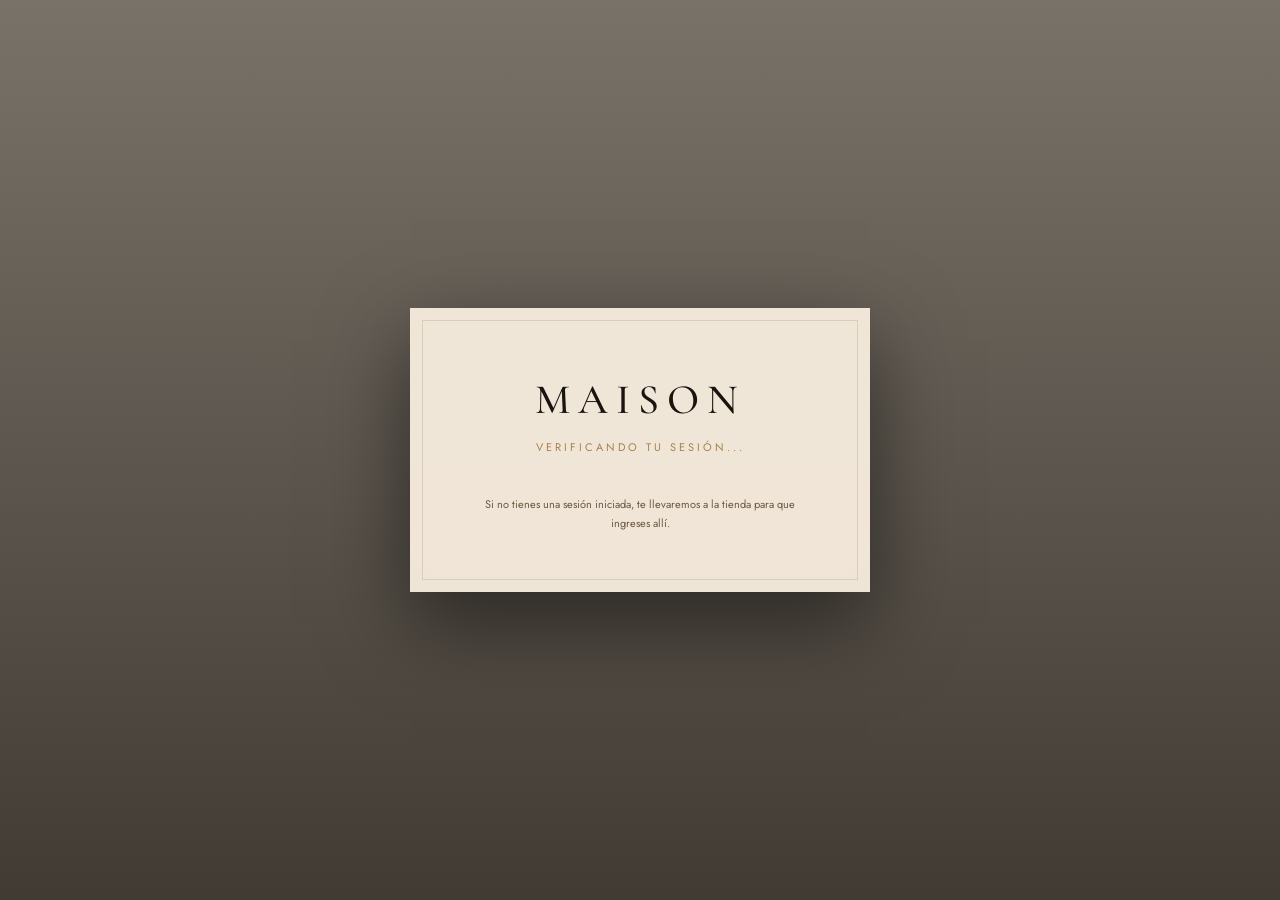
==== commit be9e9ea1: "Update admin.html" ====
--- a/admin.html
+++ b/admin.html
@@ -25,31 +25,20 @@
 </head>
 <body>
 
+<!-- ============ VERIFICANDO SESIÓN ============ -->
+<!-- El login ahora ocurre únicamente en index.html. Este panel solo
+     verifica si ya existe una sesión activa; si no la hay, redirige
+     de vuelta a la tienda para iniciar sesión ahí. -->
 <div class="gate" id="gate">
-  <div class="gate-box">
+  <div class="gate-box gate-box-checking">
     <span class="gate-logo">MAISON</span>
-    <p class="gate-sub">Panel de administración</p>
-
-    <form id="gateForm" class="gate-form">
-      <label>Correo electrónico
-        <input type="email" id="gateEmail" required autocomplete="email">
-      </label>
-      <label>Contraseña
-        <div class="password-wrap">
-          <input type="password" id="gatePassword" required autocomplete="current-password">
-          <button type="button" class="toggle-password" data-target="gatePassword" aria-label="Mostrar contraseña"></button>
-        </div>
-      </label>
-      <p class="gate-error" id="gateError"></p>
-      <div class="forgot-password">
-        <a href="#" id="forgotPasswordLink">¿Olvidaste tu contraseña?</a>
-      </div>
-      <button type="submit" class="btn btn-primary btn-full" id="gateSubmitBtn">Ingresar al panel</button>
-    </form>
-    <p class="gate-note">Este acceso es solo para el equipo de la tienda. Si necesitas una cuenta, pídele al dueño de la tienda que te agregue.</p>
+    <p class="gate-sub">Verificando tu sesión...</p>
+    <div class="gate-spinner" aria-hidden="true"></div>
+    <p class="gate-note">Si no tienes una sesión iniciada, te llevaremos a la tienda para que ingreses allí.</p>
   </div>
 </div>
 
+<!-- ============ SIN ACCESO ============ -->
 <div class="gate" id="noAccess" style="display:none;">
   <div class="gate-box">
     <span class="gate-logo">MAISON</span>
@@ -59,469 +48,677 @@
   </div>
 </div>
 
+<!-- ============ APP ADMIN ============ -->
 <div class="admin-app" id="adminApp" style="display:none;">
 
-  <header class="admin-header">
-    <div class="admin-logo-wrap">
-      <span class="admin-logo">MAISON <em>panel</em></span>
-      <span class="admin-store-name" id="adminStoreName"></span>
+  <!-- ============ SIDEBAR ============ -->
+  <aside class="admin-sidebar" id="adminSidebar">
+    
+    <div class="sidebar-brand">
+      <div class="sidebar-brand-name">
+        <span class="admin-logo" id="sidebarLogoName">MAISON</span>
+        <span class="sidebar-brand-line"></span>
+        <em class="sidebar-brand-sub">panel</em>
+      </div>
     </div>
-    <div class="admin-user">
-      <a href="estadisticas.html" target="_blank" class="btn-stats-link" title="Ver estadísticas en nueva pestaña">
-        <svg width="18" height="18" viewBox="0 0 24 24" fill="none" stroke="currentColor" stroke-width="1.8" stroke-linecap="round" stroke-linejoin="round">
-          <line x1="18" y1="20" x2="18" y2="10"/>
-          <line x1="12" y1="20" x2="12" y2="4"/>
-          <line x1="6" y1="20" x2="6" y2="14"/>
-        </svg>
-        <span>Estadísticas</span>
-      </a>
-
-      <button type="button" class="notif-toggle-btn" id="notifToggleBtn" title="Notificaciones activadas" aria-label="Activar/silenciar notificaciones">
-        <svg class="notif-icon-on" width="20" height="20" viewBox="0 0 24 24" fill="none" stroke="currentColor" stroke-width="1.8" stroke-linecap="round" stroke-linejoin="round">
-          <path d="M18 8A6 6 0 0 0 6 8c0 7-3 9-3 9h18s-3-2-3-9"/>
-          <path d="M13.73 21a2 2 0 0 1-3.46 0"/>
-        </svg>
-        <svg class="notif-icon-off" width="20" height="20" viewBox="0 0 24 24" fill="none" stroke="currentColor" stroke-width="1.8" stroke-linecap="round" stroke-linejoin="round" style="display:none;">
-          <path d="M13.73 21a2 2 0 0 1-3.46 0"/>
-          <path d="M18.63 13A17.89 17.89 0 0 1 18 8"/>
-          <path d="M6.26 6.26A5.86 5.86 0 0 0 6 8c0 7-3 9-3 9h14"/>
-          <path d="M18 8a6 6 0 0 0-9.33-5"/>
-          <line x1="1" y1="1" x2="23" y2="23"/>
-        </svg>
+
+    <nav class="sidebar-nav">
+      
+      <button type="button" class="sidebar-nav-item active" data-tab="productos">
+        <span class="sidebar-nav-icon">
+          <svg viewBox="0 0 24 24" fill="none" stroke="currentColor" stroke-width="1.6" stroke-linecap="round" stroke-linejoin="round">
+            <path d="M20.59 13.41l-7.17 7.17a2 2 0 0 1-2.83 0L2 12V2h10l8.59 8.59a2 2 0 0 1 0 2.82z"/>
+            <line x1="7" y1="7" x2="7.01" y2="7"/>
+          </svg>
+        </span>
+        <span class="sidebar-nav-label">Productos</span>
       </button>
-      <span id="adminUserName"></span>
-      <button class="btn-text" id="logoutBtn">Cerrar sesión</button>
-    </div>
-  </header>
-
-  <div class="store-url-banner" id="storeUrlBanner" style="display:none;">
-    <div class="store-url-banner-inner">
-      <div class="store-url-info">
-        <div class="store-url-icon-wrap">
-          <svg width="20" height="20" viewBox="0 0 24 24" fill="none" stroke="currentColor" stroke-width="1.8" stroke-linecap="round" stroke-linejoin="round">
-            <circle cx="12" cy="12" r="10"/>
-            <line x1="2" y1="12" x2="22" y2="12"/>
-            <path d="M12 2a15.3 15.3 0 0 1 4 10 15.3 15.3 0 0 1-4 10 15.3 15.3 0 0 1-4-10 15.3 15.3 0 0 1 4-10z"/>
-          </svg>
-        </div>
-        <div class="store-url-text">
-          <span class="store-url-label">URL de tu tienda</span>
-          <span class="store-url-value" id="storeUrlValue">-</span>
-        </div>
-      </div>
-      <div class="store-url-actions">
-        <button type="button" class="btn-store-url btn-store-url-copy" id="copyStoreUrlBtn" title="Copiar URL al portapapeles">
-          <svg width="14" height="14" viewBox="0 0 24 24" fill="none" stroke="currentColor" stroke-width="1.8" stroke-linecap="round" stroke-linejoin="round">
-            <rect x="9" y="9" width="13" height="13" rx="2" ry="2"/>
-            <path d="M5 15H4a2 2 0 0 1-2-2V4a2 2 0 0 1 2-2h9a2 2 0 0 1 2 2v1"/>
-          </svg>
-          <span>Copiar</span>
-        </button>
-        <a href="#" target="_blank" class="btn-store-url btn-store-url-view" id="viewStoreBtn" title="Abrir mi tienda en nueva pestaña">
-          <svg width="14" height="14" viewBox="0 0 24 24" fill="none" stroke="currentColor" stroke-width="1.8" stroke-linecap="round" stroke-linejoin="round">
-            <path d="M18 13v6a2 2 0 0 1-2 2H5a2 2 0 0 1-2-2V8a2 2 0 0 1 2-2h6"/>
-            <polyline points="15 3 21 3 21 9"/>
-            <line x1="10" y1="14" x2="21" y2="3"/>
-          </svg>
-          <span>Ver mi tienda</span>
-        </a>
-        <button type="button" class="btn-store-url btn-store-url-share" id="shareStoreBtn" title="Compartir por WhatsApp">
-          <svg width="14" height="14" viewBox="0 0 32 32" fill="currentColor">
-            <path d="M16.003 3C9.373 3 4 8.373 4 15.003c0 2.647.858 5.093 2.316 7.09L4 29l7.116-2.267a11.94 11.94 0 0 0 4.887 1.038h.001C22.634 27.771 28 22.399 28 15.77c0-3.187-1.241-6.183-3.495-8.437A11.925 11.925 0 0 0 16.003 3zm5.458 14.32c-.299-.15-1.769-.873-2.043-.973-.274-.1-.474-.15-.673.15-.199.299-.772.973-.947 1.173-.174.199-.349.224-.648.075-.299-.15-1.264-.466-2.408-1.486-.89-.794-1.491-1.774-1.666-2.073-.174-.299-.019-.461.131-.61.135-.134.299-.349.449-.524.15-.174.199-.299.299-.499.1-.199.05-.374-.025-.524-.075-.15-.673-1.623-.923-2.222-.243-.583-.489-.504-.673-.513-.174-.008-.374-.01-.573-.01a1.098 1.098 0 0 0-.798.374c-.274.299-1.047 1.023-1.047 2.496 0 1.473 1.072 2.895 1.222 3.095.15.199 2.109 3.222 5.115 4.518.716.309 1.274.494 1.71.632.719.229 1.373.196 1.89.119.577-.086 1.769-.723 2.019-1.421.249-.698.249-1.297.174-1.421-.075-.125-.274-.199-.573-.349z"/>
-          </svg>
-          <span>Compartir</span>
-        </button>
-      </div>
-    </div>
-  </div>
-
-  <main class="admin-main">
-    
-    <div class="admin-tabs">
-      <button type="button" class="admin-tab active" data-tab="productos">
-        <span class="tab-label">Productos</span>
+
+      <button type="button" class="sidebar-nav-item" data-tab="pedidos">
+        <span class="sidebar-nav-icon">
+          <svg viewBox="0 0 24 24" fill="none" stroke="currentColor" stroke-width="1.6" stroke-linecap="round" stroke-linejoin="round">
+            <path d="M6 2 3 6v14a2 2 0 0 0 2 2h14a2 2 0 0 0 2-2V6l-3-4z"/>
+            <line x1="3" y1="6" x2="21" y2="6"/>
+            <path d="M16 10a4 4 0 0 1-8 0"/>
+          </svg>
+        </span>
+        <span class="sidebar-nav-label">Pedidos</span>
+        <span class="sidebar-nav-badge" id="sidebarPendingBadge" style="display:none;">0</span>
       </button>
-      <button type="button" class="admin-tab" data-tab="pedidos">
-        <span class="tab-label">Pedidos</span>
-        <span class="tab-badge" id="pendingOrdersBadge" style="display:none;">0</span>
+
+      <button type="button" class="sidebar-nav-item sidebar-nav-empleados" data-tab="empleados" id="sidebarTabEmpleados" style="display:none;">
+        <span class="sidebar-nav-icon">
+          <svg viewBox="0 0 24 24" fill="none" stroke="currentColor" stroke-width="1.6" stroke-linecap="round" stroke-linejoin="round">
+            <path d="M17 21v-2a4 4 0 0 0-4-4H5a4 4 0 0 0-4 4v2"/>
+            <circle cx="9" cy="7" r="4"/>
+            <path d="M23 21v-2a4 4 0 0 0-3-3.87"/>
+            <path d="M16 3.13a4 4 0 0 1 0 7.75"/>
+          </svg>
+        </span>
+        <span class="sidebar-nav-label">Empleados</span>
+        <span class="sidebar-nav-badge sidebar-badge-gold" id="sidebarEmployeesBadge">0</span>
       </button>
-      <button type="button" class="admin-tab tab-empleados" data-tab="empleados" id="tabEmpleados" style="display:none;">
-        <svg width="14" height="14" viewBox="0 0 24 24" fill="none" stroke="currentColor" stroke-width="1.8" stroke-linecap="round" stroke-linejoin="round" style="margin-right:6px;vertical-align:middle;">
-          <path d="M17 21v-2a4 4 0 0 0-4-4H5a4 4 0 0 0-4 4v2"/>
-          <circle cx="9" cy="7" r="4"/>
-          <path d="M23 21v-2a4 4 0 0 0-3-3.87"/>
-          <path d="M16 3.13a4 4 0 0 1 0 7.75"/>
-        </svg>
-        <span class="tab-label">Empleados</span>
-        <span class="tab-badge" id="employeesCountBadge">0</span>
-      </button>
-      <button type="button" class="admin-tab tab-diseno" data-tab="diseno" id="tabDiseno" style="display:none;">
-        <svg width="14" height="14" viewBox="0 0 24 24" fill="none" stroke="currentColor" stroke-width="1.8" stroke-linecap="round" stroke-linejoin="round" style="margin-right:6px;vertical-align:middle;">
-          <circle cx="13.5" cy="6.5" r=".5"/>
-          <circle cx="17.5" cy="10.5" r=".5"/>
-          <circle cx="8.5" cy="7.5" r=".5"/>
-          <circle cx="6.5" cy="12.5" r=".5"/>
-          <path d="M12 2C6.5 2 2 6.5 2 12s4.5 10 10 10c.926 0 1.648-.746 1.648-1.688 0-.437-.18-.835-.437-1.125-.29-.289-.438-.652-.438-1.125a1.64 1.64 0 0 1 1.668-1.668h1.996c3.051 0 5.555-2.503 5.555-5.554C21.965 6.012 17.461 2 12 2z"/>
-        </svg>
-        <span class="tab-label">Diseño</span>
-      </button>
-    </div>
-
-    <div class="admin-view active" id="viewProductos">
-      <div class="admin-toolbar">
-        <h1>Productos</h1>
-        <button class="btn btn-primary" id="newProductBtn">+ Nuevo producto</button>
-      </div>
-
-      <div class="admin-filters admin-filters-2rows">
-        <div class="filter-row">
-          <button class="filter-chip active" data-filter="todos">Todos</button>
-          <button class="filter-chip" data-filter="dama">Dama</button>
-          <button class="filter-chip" data-filter="caballero">Caballero</button>
-        </div>
-        <div class="filter-row">
-          <button class="filter-chip filter-chip-calzado" data-filter="calzado_dama">
-            <svg width="14" height="14" viewBox="0 0 24 24" fill="none" stroke="currentColor" stroke-width="1.8" stroke-linecap="round" stroke-linejoin="round">
-              <path d="M2 18h20l-2 3H4l-2-3z"/>
-              <path d="M4 18V9a3 3 0 0 1 3-3h10a3 3 0 0 1 3 3v9"/>
-            </svg>
-            Calzado Dama
-          </button>
-          <button class="filter-chip filter-chip-calzado" data-filter="calzado_caballero">
-            <svg width="14" height="14" viewBox="0 0 24 24" fill="none" stroke="currentColor" stroke-width="1.8" stroke-linecap="round" stroke-linejoin="round">
-              <path d="M2 18h20l-2 3H4l-2-3z"/>
-              <path d="M4 18V9a3 3 0 0 1 3-3h10a3 3 0 0 1 3 3v9"/>
-            </svg>
-            Calzado Caballero
-          </button>
-          <button class="filter-chip filter-chip-calzado filter-chip-unisex" data-filter="calzado_unisex">
-            <svg width="14" height="14" viewBox="0 0 24 24" fill="none" stroke="currentColor" stroke-width="1.8" stroke-linecap="round" stroke-linejoin="round">
-              <path d="M2 18h20l-2 3H4l-2-3z"/>
-              <path d="M4 18V9a3 3 0 0 1 3-3h10a3 3 0 0 1 3 3v9"/>
-            </svg>
-            Calzado Unisex
-          </button>
-        </div>
-      </div>
-
-      <div class="product-table" id="productTable">
-        <p class="loading-msg" id="loadingMsg">Cargando productos...</p>
-      </div>
-    </div>
-
-    <div class="admin-view" id="viewPedidos">
-      <div class="admin-toolbar">
-        <h1>Pedidos</h1>
-        <button class="btn btn-ghost" id="refreshOrdersBtn">Actualizar</button>
-      </div>
-
-      <div class="admin-filters">
-        <button class="filter-chip active" data-order-filter="pendiente">
-          Pendientes <span class="chip-count" id="countPendiente">0</span>
-        </button>
-        <button class="filter-chip" data-order-filter="confirmado">
-          Confirmados <span class="chip-count" id="countConfirmado">0</span>
-        </button>
-        <button class="filter-chip" data-order-filter="entregado">
-          Entregados <span class="chip-count" id="countEntregado">0</span>
-        </button>
-        <button class="filter-chip" data-order-filter="cancelado">
-          Cancelados <span class="chip-count" id="countCancelado">0</span>
-        </button>
-        <button class="filter-chip" data-order-filter="todos">Todos</button>
-      </div>
-
-      <div class="orders-list" id="ordersList">
-        <p class="loading-msg">Cargando pedidos...</p>
-      </div>
-    </div>
-
-    <div class="admin-view" id="viewEmpleados">
-      <div class="admin-toolbar">
-        <h1>Empleados</h1>
-        <button class="btn btn-primary" id="newEmployeeBtn">+ Agregar empleado</button>
-      </div>
-      
-      <div class="employees-info-box">
-        <svg width="18" height="18" viewBox="0 0 24 24" fill="none" stroke="currentColor" stroke-width="1.8" stroke-linecap="round" stroke-linejoin="round">
-          <circle cx="12" cy="12" r="10"/>
-          <line x1="12" y1="16" x2="12" y2="12"/>
-          <line x1="12" y1="8" x2="12.01" y2="8"/>
-        </svg>
-        <div>
-          <strong>Gestiona el equipo de tu tienda</strong>
-          <span>Los empleados podrán crear, editar productos y gestionar pedidos, pero NO podrán invitar a otros empleados ni cambiar la información de tu tienda.</span>
-        </div>
-      </div>
-      
-      <div class="employees-list" id="employeesList">
-        <p class="loading-msg">Cargando empleados...</p>
-      </div>
-    </div>
-
-    <div class="admin-view" id="viewDiseno">
-      <div class="admin-toolbar">
-        <h1>Diseño de tu tienda</h1>
-      </div>
-      
-      <div class="design-info-box">
-        <svg width="18" height="18" viewBox="0 0 24 24" fill="none" stroke="currentColor" stroke-width="1.8" stroke-linecap="round" stroke-linejoin="round">
-          <circle cx="12" cy="12" r="10"/>
-          <line x1="12" y1="16" x2="12" y2="12"/>
-          <line x1="12" y1="8" x2="12.01" y2="8"/>
-        </svg>
-        <div>
-          <strong>Personaliza la apariencia de tu tienda</strong>
-          <span>Elige una plantilla predefinida, una paleta armada, colores rápidos o personaliza cada color individualmente. Los cambios se aplican inmediatamente para tus clientes.</span>
-        </div>
-      </div>
-
-      <div class="design-section">
-        <h2 class="design-section-title">
-          <svg width="20" height="20" viewBox="0 0 24 24" fill="none" stroke="currentColor" stroke-width="1.8" stroke-linecap="round" stroke-linejoin="round">
-            <path d="M12 2l3.09 6.26L22 9.27l-5 4.87 1.18 6.88L12 17.77l-6.18 3.25L7 14.14 2 9.27l6.91-1.01L12 2z"/>
-          </svg>
-          Plantillas rápidas
-        </h2>
-        <p class="design-section-desc">Elige una plantilla para aplicar automáticamente su combinación de colores y fuentes.</p>
-        
-        <div class="templates-grid" id="templatesGrid">
-        </div>
-      </div>
-
-      <div class="design-section">
-        <h2 class="design-section-title">
-          <svg width="20" height="20" viewBox="0 0 24 24" fill="none" stroke="currentColor" stroke-width="1.8" stroke-linecap="round" stroke-linejoin="round">
-            <path d="M13.5 3H12H8C5.79086 3 4 4.79086 4 7V17C4 19.2091 5.79086 21 8 21H12H13.5"/>
-            <path d="M13.5 3L18 7.5L13.5 12"/>
-            <path d="M13.5 12L18 16.5L13.5 21"/>
-          </svg>
-          Paletas de colores armadas
-        </h2>
-        <p class="design-section-desc">Combinaciones profesionales listas. Haz click en una paleta y sus 3 colores se aplican automáticamente.</p>
-        
-        <div class="palettes-grid" id="palettesGrid">
-        </div>
-      </div>
-
-      <div class="design-section">
-        <h2 class="design-section-title">
-          <svg width="20" height="20" viewBox="0 0 24 24" fill="none" stroke="currentColor" stroke-width="1.8" stroke-linecap="round" stroke-linejoin="round">
-            <circle cx="12" cy="12" r="10"/>
-            <circle cx="12" cy="12" r="4"/>
-          </svg>
-          Colores rápidos
-        </h2>
-        <p class="design-section-desc">Selecciona qué color quieres cambiar y luego haz click en el color que te guste.</p>
-
-        <div class="color-target-wrap">
-          <label>¿Qué color quieres cambiar?</label>
-          <select id="colorTargetSelector" class="color-target-select">
-            <option value="primary_color">Color principal (botones, precios)</option>
-            <option value="secondary_color">Color secundario (fondos, texto)</option>
-            <option value="accent_color">Color de acento (detalles)</option>
-          </select>
-        </div>
-
-        <div class="quick-colors-grid" id="quickColorsGrid">
-        </div>
-      </div>
-
-      <div class="design-section">
-        <h2 class="design-section-title">
-          <svg width="20" height="20" viewBox="0 0 24 24" fill="none" stroke="currentColor" stroke-width="1.8" stroke-linecap="round" stroke-linejoin="round">
+
+      <button type="button" class="sidebar-nav-item sidebar-nav-diseno" data-tab="diseno" id="sidebarTabDiseno" style="display:none;">
+        <span class="sidebar-nav-icon">
+          <svg viewBox="0 0 24 24" fill="none" stroke="currentColor" stroke-width="1.6" stroke-linecap="round" stroke-linejoin="round">
             <circle cx="13.5" cy="6.5" r=".5"/>
             <circle cx="17.5" cy="10.5" r=".5"/>
             <circle cx="8.5" cy="7.5" r=".5"/>
             <circle cx="6.5" cy="12.5" r=".5"/>
             <path d="M12 2C6.5 2 2 6.5 2 12s4.5 10 10 10c.926 0 1.648-.746 1.648-1.688 0-.437-.18-.835-.437-1.125-.29-.289-.438-.652-.438-1.125a1.64 1.64 0 0 1 1.668-1.668h1.996c3.051 0 5.555-2.503 5.555-5.554C21.965 6.012 17.461 2 12 2z"/>
           </svg>
-          Personaliza los colores manualmente
-        </h2>
-        <p class="design-section-desc">Ajusta cada color individualmente con el selector avanzado o escribe el código hex.</p>
-
-        <div class="color-pickers-grid">
-          <div class="color-picker-item">
-            <label>Color principal</label>
-            <div class="color-picker-wrap">
-              <input type="color" id="themePrimaryColor" value="#d4a869">
-              <input type="text" id="themePrimaryColorText" class="color-text-input" value="#d4a869" maxlength="7">
+        </span>
+        <span class="sidebar-nav-label">Diseño</span>
+      </button>
+
+      <div class="sidebar-nav-divider"></div>
+
+      <a href="estadisticas.html" target="_blank" class="sidebar-nav-item sidebar-nav-external">
+        <span class="sidebar-nav-icon">
+          <svg viewBox="0 0 24 24" fill="none" stroke="currentColor" stroke-width="1.6" stroke-linecap="round" stroke-linejoin="round">
+            <line x1="18" y1="20" x2="18" y2="10"/>
+            <line x1="12" y1="20" x2="12" y2="4"/>
+            <line x1="6" y1="20" x2="6" y2="14"/>
+          </svg>
+        </span>
+        <span class="sidebar-nav-label">Estadísticas</span>
+        <span class="sidebar-nav-external-icon">
+          <svg width="12" height="12" viewBox="0 0 24 24" fill="none" stroke="currentColor" stroke-width="2" stroke-linecap="round" stroke-linejoin="round">
+            <path d="M18 13v6a2 2 0 0 1-2 2H5a2 2 0 0 1-2-2V8a2 2 0 0 1 2-2h6"/>
+            <polyline points="15 3 21 3 21 9"/>
+            <line x1="10" y1="14" x2="21" y2="3"/>
+          </svg>
+        </span>
+      </a>
+
+      <button type="button" class="sidebar-nav-item sidebar-nav-disabled" data-tab="clientes" title="Próximamente">
+        <span class="sidebar-nav-icon">
+          <svg viewBox="0 0 24 24" fill="none" stroke="currentColor" stroke-width="1.6" stroke-linecap="round" stroke-linejoin="round">
+            <path d="M20 21v-2a4 4 0 0 0-4-4H8a4 4 0 0 0-4 4v2"/>
+            <circle cx="12" cy="7" r="4"/>
+          </svg>
+        </span>
+        <span class="sidebar-nav-label">Clientes</span>
+        <span class="sidebar-nav-soon">Pronto</span>
+      </button>
+
+      <button type="button" class="sidebar-nav-item sidebar-nav-disabled" data-tab="descuentos" title="Próximamente">
+        <span class="sidebar-nav-icon">
+          <svg viewBox="0 0 24 24" fill="none" stroke="currentColor" stroke-width="1.6" stroke-linecap="round" stroke-linejoin="round">
+            <path d="M20.59 13.41l-7.17 7.17a2 2 0 0 1-2.83 0L2 12V2h10l8.59 8.59a2 2 0 0 1 0 2.82z"/>
+            <line x1="7" y1="7" x2="7.01" y2="7"/>
+          </svg>
+        </span>
+        <span class="sidebar-nav-label">Descuentos</span>
+        <span class="sidebar-nav-soon">Pronto</span>
+      </button>
+
+      <button type="button" class="sidebar-nav-item sidebar-nav-disabled" data-tab="reportes" title="Próximamente">
+        <span class="sidebar-nav-icon">
+          <svg viewBox="0 0 24 24" fill="none" stroke="currentColor" stroke-width="1.6" stroke-linecap="round" stroke-linejoin="round">
+            <path d="M14 2H6a2 2 0 0 0-2 2v16a2 2 0 0 0 2 2h12a2 2 0 0 0 2-2V8z"/>
+            <polyline points="14 2 14 8 20 8"/>
+            <line x1="16" y1="13" x2="8" y2="13"/>
+            <line x1="16" y1="17" x2="8" y2="17"/>
+            <polyline points="10 9 9 9 8 9"/>
+          </svg>
+        </span>
+        <span class="sidebar-nav-label">Reportes</span>
+        <span class="sidebar-nav-soon">Pronto</span>
+      </button>
+
+      <button type="button" class="sidebar-nav-item sidebar-nav-disabled" data-tab="configuracion" title="Próximamente">
+        <span class="sidebar-nav-icon">
+          <svg viewBox="0 0 24 24" fill="none" stroke="currentColor" stroke-width="1.6" stroke-linecap="round" stroke-linejoin="round">
+            <circle cx="12" cy="12" r="3"/>
+            <path d="M19.4 15a1.65 1.65 0 0 0 .33 1.82l.06.06a2 2 0 0 1 0 2.83 2 2 0 0 1-2.83 0l-.06-.06a1.65 1.65 0 0 0-1.82-.33 1.65 1.65 0 0 0-1 1.51V21a2 2 0 0 1-2 2 2 2 0 0 1-2-2v-.09A1.65 1.65 0 0 0 9 19.4a1.65 1.65 0 0 0-1.82.33l-.06.06a2 2 0 0 1-2.83 0 2 2 0 0 1 0-2.83l.06-.06a1.65 1.65 0 0 0 .33-1.82 1.65 1.65 0 0 0-1.51-1H3a2 2 0 0 1-2-2 2 2 0 0 1 2-2h.09A1.65 1.65 0 0 0 4.6 9a1.65 1.65 0 0 0-.33-1.82l-.06-.06a2 2 0 0 1 0-2.83 2 2 0 0 1 2.83 0l.06.06a1.65 1.65 0 0 0 1.82.33H9a1.65 1.65 0 0 0 1-1.51V3a2 2 0 0 1 2-2 2 2 0 0 1 2 2v.09a1.65 1.65 0 0 0 1 1.51 1.65 1.65 0 0 0 1.82-.33l.06-.06a2 2 0 0 1 2.83 0 2 2 0 0 1 0 2.83l-.06.06a1.65 1.65 0 0 0-.33 1.82V9a1.65 1.65 0 0 0 1.51 1H21a2 2 0 0 1 2 2 2 2 0 0 1-2 2h-.09a1.65 1.65 0 0 0-1.51 1z"/>
+          </svg>
+        </span>
+        <span class="sidebar-nav-label">Configuración</span>
+        <span class="sidebar-nav-soon">Pronto</span>
+      </button>
+
+    </nav>
+
+    <!-- Card Plan Premium -->
+    <div class="sidebar-premium-card">
+      <div class="premium-icon">
+        <svg width="20" height="20" viewBox="0 0 24 24" fill="currentColor">
+          <path d="M5 16L3 5l5.5 5L12 4l3.5 6L21 5l-2 11H5zm14 3c0 .6-.4 1-1 1H6c-.6 0-1-.4-1-1v-1h14v1z"/>
+        </svg>
+      </div>
+      <div class="premium-content">
+        <span class="premium-title">Plan Premium</span>
+        <p class="premium-desc">Gestiona tu tienda de manera profesional.</p>
+      </div>
+      <button type="button" class="premium-btn">Ver plan</button>
+    </div>
+
+  </aside>
+
+  <!-- ============ CONTENT AREA ============ -->
+  <div class="admin-content">
+
+    <!-- HEADER -->
+    <header class="admin-topbar">
+      <button class="sidebar-toggle-btn" id="sidebarToggleBtn" aria-label="Abrir menú">
+        <svg width="22" height="22" viewBox="0 0 24 24" fill="none" stroke="currentColor" stroke-width="2" stroke-linecap="round" stroke-linejoin="round">
+          <line x1="3" y1="12" x2="21" y2="12"/>
+          <line x1="3" y1="6" x2="21" y2="6"/>
+          <line x1="3" y1="18" x2="21" y2="18"/>
+        </svg>
+      </button>
+
+      <div class="admin-topbar-right">
+        
+        <a href="estadisticas.html" target="_blank" class="btn-stats-link" title="Ver estadísticas en nueva pestaña">
+          <svg width="16" height="16" viewBox="0 0 24 24" fill="none" stroke="currentColor" stroke-width="1.8" stroke-linecap="round" stroke-linejoin="round">
+            <line x1="18" y1="20" x2="18" y2="10"/>
+            <line x1="12" y1="20" x2="12" y2="4"/>
+            <line x1="6" y1="20" x2="6" y2="14"/>
+          </svg>
+          <span>Estadísticas</span>
+        </a>
+
+        <button type="button" class="notif-toggle-btn" id="notifToggleBtn" title="Notificaciones activadas" aria-label="Activar/silenciar notificaciones">
+          <svg class="notif-icon-on" width="20" height="20" viewBox="0 0 24 24" fill="none" stroke="currentColor" stroke-width="1.8" stroke-linecap="round" stroke-linejoin="round">
+            <path d="M18 8A6 6 0 0 0 6 8c0 7-3 9-3 9h18s-3-2-3-9"/>
+            <path d="M13.73 21a2 2 0 0 1-3.46 0"/>
+          </svg>
+          <svg class="notif-icon-off" width="20" height="20" viewBox="0 0 24 24" fill="none" stroke="currentColor" stroke-width="1.8" stroke-linecap="round" stroke-linejoin="round" style="display:none;">
+            <path d="M13.73 21a2 2 0 0 1-3.46 0"/>
+            <path d="M18.63 13A17.89 17.89 0 0 1 18 8"/>
+            <path d="M6.26 6.26A5.86 5.86 0 0 0 6 8c0 7-3 9-3 9h14"/>
+            <path d="M18 8a6 6 0 0 0-9.33-5"/>
+            <line x1="1" y1="1" x2="23" y2="23"/>
+          </svg>
+        </button>
+
+        <div class="user-menu">
+          <div class="user-avatar" id="userAvatar">?</div>
+          <span class="user-name" id="adminUserName">Cargando...</span>
+          <svg class="user-menu-arrow" width="14" height="14" viewBox="0 0 24 24" fill="none" stroke="currentColor" stroke-width="2" stroke-linecap="round" stroke-linejoin="round">
+            <polyline points="6 9 12 15 18 9"/>
+          </svg>
+        </div>
+
+        <a href="super-admin.html" class="btn-text super-admin-link" id="superAdminLink" style="display:none;">
+          <svg width="14" height="14" viewBox="0 0 24 24" fill="none" stroke="currentColor" stroke-width="1.8" stroke-linecap="round" stroke-linejoin="round">
+            <rect x="3" y="3" width="7" height="7" rx="1"/>
+            <rect x="14" y="3" width="7" height="7" rx="1"/>
+            <rect x="14" y="14" width="7" height="7" rx="1"/>
+            <rect x="3" y="14" width="7" height="7" rx="1"/>
+          </svg>
+          Super admin
+        </a>
+
+        <button class="btn-logout" id="logoutBtn">
+          <svg width="14" height="14" viewBox="0 0 24 24" fill="none" stroke="currentColor" stroke-width="1.8" stroke-linecap="round" stroke-linejoin="round">
+            <path d="M9 21H5a2 2 0 0 1-2-2V5a2 2 0 0 1 2-2h4"/>
+            <polyline points="16 17 21 12 16 7"/>
+            <line x1="21" y1="12" x2="9" y2="12"/>
+          </svg>
+          <span>Cerrar sesión</span>
+        </button>
+
+      </div>
+    </header>
+
+    <!-- BANNER URL DE LA TIENDA -->
+    <div class="store-url-banner" id="storeUrlBanner" style="display:none;">
+      <div class="store-url-banner-inner">
+        <div class="store-url-info">
+          <div class="store-url-icon-wrap">
+            <svg width="20" height="20" viewBox="0 0 24 24" fill="none" stroke="currentColor" stroke-width="1.8" stroke-linecap="round" stroke-linejoin="round">
+              <circle cx="12" cy="12" r="10"/>
+              <line x1="2" y1="12" x2="22" y2="12"/>
+              <path d="M12 2a15.3 15.3 0 0 1 4 10 15.3 15.3 0 0 1-4 10 15.3 15.3 0 0 1-4-10 15.3 15.3 0 0 1 4-10z"/>
+            </svg>
+          </div>
+          <div class="store-url-text">
+            <span class="store-url-label">URL de tu tienda</span>
+            <span class="store-url-value" id="storeUrlValue">-</span>
+          </div>
+        </div>
+        <div class="store-url-actions">
+          <button type="button" class="btn-store-url btn-store-url-copy" id="copyStoreUrlBtn" title="Copiar URL al portapapeles">
+            <svg width="14" height="14" viewBox="0 0 24 24" fill="none" stroke="currentColor" stroke-width="1.8" stroke-linecap="round" stroke-linejoin="round">
+              <rect x="9" y="9" width="13" height="13" rx="2" ry="2"/>
+              <path d="M5 15H4a2 2 0 0 1-2-2V4a2 2 0 0 1 2-2h9a2 2 0 0 1 2 2v1"/>
+            </svg>
+            <span>Copiar</span>
+          </button>
+          <a href="#" target="_blank" class="btn-store-url btn-store-url-view" id="viewStoreBtn" title="Abrir mi tienda en nueva pestaña">
+            <svg width="14" height="14" viewBox="0 0 24 24" fill="none" stroke="currentColor" stroke-width="1.8" stroke-linecap="round" stroke-linejoin="round">
+              <path d="M18 13v6a2 2 0 0 1-2 2H5a2 2 0 0 1-2-2V8a2 2 0 0 1 2-2h6"/>
+              <polyline points="15 3 21 3 21 9"/>
+              <line x1="10" y1="14" x2="21" y2="3"/>
+            </a>
+            <span>Ver mi tienda</span>
+          </a>
+          <button type="button" class="btn-store-url btn-store-url-share" id="shareStoreBtn" title="Compartir por WhatsApp">
+            <svg width="14" height="14" viewBox="0 0 32 32" fill="currentColor">
+              <path d="M16.003 3C9.373 3 4 8.373 4 15.003c0 2.647.858 5.093 2.316 7.09L4 29l7.116-2.267a11.94 11.94 0 0 0 4.887 1.038h.001C22.634 27.771 28 22.399 28 15.77c0-3.187-1.241-6.183-3.495-8.437A11.925 11.925 0 0 0 16.003 3zm5.458 14.32c-.299-.15-1.769-.873-2.043-.973-.274-.1-.474-.15-.673.15-.199.299-.772.973-.947 1.173-.174.199-.349.224-.648.075-.299-.15-1.264-.466-2.408-1.486-.89-.794-1.491-1.774-1.666-2.073-.174-.299-.019-.461.131-.61.135-.134.299-.349.449-.524.15-.174.199-.299.299-.499.1-.199.05-.374-.025-.524-.075-.15-.673-1.623-.923-2.222-.243-.583-.489-.504-.673-.513-.174-.008-.374-.01-.573-.01a1.098 1.098 0 0 0-.798.374c-.274.299-1.047 1.023-1.047 2.496 0 1.473 1.072 2.895 1.222 3.095.15.199 2.109 3.222 5.115 4.518.716.309 1.274.494 1.71.632.719.229 1.373.196 1.89.119.577-.086 1.769-.723 2.019-1.421.249-.698.249-1.297.174-1.421-.075-.125-.274-.199-.573-.349z"/>
+            </svg>
+            <span>Compartir</span>
+          </button>
+        </div>
+      </div>
+    </div>
+
+    <!-- MAIN CONTENT -->
+    <main class="admin-main">
+
+      <!-- Tabs -->
+      <div class="admin-tabs">
+        <button type="button" class="admin-tab active" data-tab="productos">
+          <span class="tab-label">Productos</span>
+        </button>
+        <button type="button" class="admin-tab" data-tab="pedidos">
+          <span class="tab-label">Pedidos</span>
+          <span class="tab-badge" id="pendingOrdersBadge" style="display:none;">0</span>
+        </button>
+        <button type="button" class="admin-tab tab-empleados" data-tab="empleados" id="tabEmpleados" style="display:none;">
+          <svg width="14" height="14" viewBox="0 0 24 24" fill="none" stroke="currentColor" stroke-width="1.8" stroke-linecap="round" stroke-linejoin="round">
+            <path d="M17 21v-2a4 4 0 0 0-4-4H5a4 4 0 0 0-4 4v2"/>
+            <circle cx="9" cy="7" r="4"/>
+            <path d="M23 21v-2a4 4 0 0 0-3-3.87"/>
+            <path d="M16 3.13a4 4 0 0 1 0 7.75"/>
+          </svg>
+          <span class="tab-label">Empleados</span>
+          <span class="tab-badge" id="employeesCountBadge">0</span>
+        </button>
+        <button type="button" class="admin-tab tab-diseno" data-tab="diseno" id="tabDiseno" style="display:none;">
+          <svg width="14" height="14" viewBox="0 0 24 24" fill="none" stroke="currentColor" stroke-width="1.8" stroke-linecap="round" stroke-linejoin="round">
+            <circle cx="13.5" cy="6.5" r=".5"/>
+            <circle cx="17.5" cy="10.5" r=".5"/>
+            <circle cx="8.5" cy="7.5" r=".5"/>
+            <circle cx="6.5" cy="12.5" r=".5"/>
+            <path d="M12 2C6.5 2 2 6.5 2 12s4.5 10 10 10c.926 0 1.648-.746 1.648-1.688 0-.437-.18-.835-.437-1.125-.29-.289-.438-.652-.438-1.125a1.64 1.64 0 0 1 1.668-1.668h1.996c3.051 0 5.555-2.503 5.555-5.554C21.965 6.012 17.461 2 12 2z"/>
+          </svg>
+          <span class="tab-label">Diseño</span>
+        </button>
+      </div>
+
+      <!-- VISTA PRODUCTOS -->
+      <div class="admin-view active" id="viewProductos">
+        <div class="admin-toolbar">
+          <h1>Productos</h1>
+          <button class="btn btn-primary" id="newProductBtn">
+            <svg width="14" height="14" viewBox="0 0 24 24" fill="none" stroke="currentColor" stroke-width="2.5" stroke-linecap="round" stroke-linejoin="round">
+              <line x1="12" y1="5" x2="12" y2="19"/>
+              <line x1="5" y1="12" x2="19" y2="12"/>
+            </svg>
+            <span>Nuevo producto</span>
+          </button>
+        </div>
+
+        <div class="admin-filters admin-filters-2rows">
+          <div class="filter-row">
+            <button class="filter-chip active" data-filter="todos">Todos</button>
+            <button class="filter-chip" data-filter="dama">Dama</button>
+            <button class="filter-chip" data-filter="caballero">Caballero</button>
+          </div>
+          <div class="filter-row">
+            <button class="filter-chip filter-chip-calzado" data-filter="calzado_dama">
+              <svg width="14" height="14" viewBox="0 0 24 24" fill="none" stroke="currentColor" stroke-width="1.8" stroke-linecap="round" stroke-linejoin="round">
+                <path d="M2 18h20l-2 3H4l-2-3z"/>
+                <path d="M4 18V9a3 3 0 0 1 3-3h10a3 3 0 0 1 3 3v9"/>
+              </svg>
+              Calzado Dama
+            </button>
+            <button class="filter-chip filter-chip-calzado" data-filter="calzado_caballero">
+              <svg width="14" height="14" viewBox="0 0 24 24" fill="none" stroke="currentColor" stroke-width="1.8" stroke-linecap="round" stroke-linejoin="round">
+                <path d="M2 18h20l-2 3H4l-2-3z"/>
+                <path d="M4 18V9a3 3 0 0 1 3-3h10a3 3 0 0 1 3 3v9"/>
+              </svg>
+              Calzado Caballero
+            </button>
+            <button class="filter-chip filter-chip-calzado filter-chip-unisex" data-filter="calzado_unisex">
+              <svg width="14" height="14" viewBox="0 0 24 24" fill="none" stroke="currentColor" stroke-width="1.8" stroke-linecap="round" stroke-linejoin="round">
+                <path d="M2 18h20l-2 3H4l-2-3z"/>
+                <path d="M4 18V9a3 3 0 0 1 3-3h10a3 3 0 0 1 3 3v9"/>
+              </svg>
+              Calzado Unisex
+            </button>
+          </div>
+        </div>
+
+        <div class="product-table" id="productTable">
+          <p class="loading-msg" id="loadingMsg">Cargando productos...</p>
+        </div>
+      </div>
+
+      <!-- VISTA PEDIDOS -->
+      <div class="admin-view" id="viewPedidos">
+        <div class="admin-toolbar">
+          <h1>Pedidos</h1>
+          <button class="btn btn-ghost" id="refreshOrdersBtn">
+            <svg width="14" height="14" viewBox="0 0 24 24" fill="none" stroke="currentColor" stroke-width="2" stroke-linecap="round" stroke-linejoin="round">
+              <polyline points="23 4 23 10 17 10"/>
+              <path d="M20.49 15a9 9 0 1 1-2.12-9.36L23 10"/>
+            </svg>
+            <span>Actualizar</span>
+          </button>
+        </div>
+
+        <div class="admin-filters">
+          <button class="filter-chip active" data-order-filter="pendiente">
+            Pendientes <span class="chip-count" id="countPendiente">0</span>
+          </button>
+          <button class="filter-chip" data-order-filter="confirmado">
+            Confirmados <span class="chip-count" id="countConfirmado">0</span>
+          </button>
+          <button class="filter-chip" data-order-filter="entregado">
+            Entregados <span class="chip-count" id="countEntregado">0</span>
+          </button>
+          <button class="filter-chip" data-order-filter="cancelado">
+            Cancelados <span class="chip-count" id="countCancelado">0</span>
+          </button>
+          <button class="filter-chip" data-order-filter="todos">Todos</button>
+        </div>
+
+        <div class="orders-list" id="ordersList">
+          <p class="loading-msg">Cargando pedidos...</p>
+        </div>
+      </div>
+
+      <!-- VISTA EMPLEADOS -->
+      <div class="admin-view" id="viewEmpleados">
+        <div class="admin-toolbar">
+          <h1>Empleados</h1>
+          <button class="btn btn-primary" id="newEmployeeBtn">
+            <svg width="14" height="14" viewBox="0 0 24 24" fill="none" stroke="currentColor" stroke-width="2.5" stroke-linecap="round" stroke-linejoin="round">
+              <line x1="12" y1="5" x2="12" y2="19"/>
+              <line x1="5" y1="12" x2="19" y2="12"/>
+            </svg>
+            <span>Agregar empleado</span>
+          </button>
+        </div>
+        
+        <div class="employees-info-box">
+          <svg width="18" height="18" viewBox="0 0 24 24" fill="none" stroke="currentColor" stroke-width="1.8" stroke-linecap="round" stroke-linejoin="round">
+            <circle cx="12" cy="12" r="10"/>
+            <line x1="12" y1="16" x2="12" y2="12"/>
+            <line x1="12" y1="8" x2="12.01" y2="8"/>
+          </svg>
+          <div>
+            <strong>Gestiona el equipo de tu tienda</strong>
+            <span>Los empleados podrán crear, editar productos y gestionar pedidos, pero NO podrán invitar a otros empleados ni cambiar la información de tu tienda.</span>
+          </div>
+        </div>
+        
+        <div class="employees-list" id="employeesList">
+          <p class="loading-msg">Cargando empleados...</p>
+        </div>
+      </div>
+
+      <!-- VISTA DISEÑO -->
+      <div class="admin-view" id="viewDiseno">
+        <div class="admin-toolbar">
+          <h1>Diseño de tu tienda</h1>
+        </div>
+        
+        <div class="design-info-box">
+          <svg width="18" height="18" viewBox="0 0 24 24" fill="none" stroke="currentColor" stroke-width="1.8" stroke-linecap="round" stroke-linejoin="round">
+            <circle cx="12" cy="12" r="10"/>
+            <line x1="12" y1="16" x2="12" y2="12"/>
+            <line x1="12" y1="8" x2="12.01" y2="8"/>
+          </svg>
+          <div>
+            <strong>Personaliza la apariencia de tu tienda</strong>
+            <span>Elige una plantilla predefinida, una paleta armada, colores rápidos o personaliza cada color individualmente. Los cambios se aplican inmediatamente para tus clientes.</span>
+          </div>
+        </div>
+
+        <div class="design-section">
+          <h2 class="design-section-title">
+            <svg width="20" height="20" viewBox="0 0 24 24" fill="none" stroke="currentColor" stroke-width="1.8" stroke-linecap="round" stroke-linejoin="round">
+              <path d="M12 2l3.09 6.26L22 9.27l-5 4.87 1.18 6.88L12 17.77l-6.18 3.25L7 14.14 2 9.27l6.91-1.01L12 2z"/>
+            </svg>
+            Plantillas rápidas
+          </h2>
+          <p class="design-section-desc">Elige una plantilla para aplicar automáticamente su combinación de colores y fuentes.</p>
+          <div class="templates-grid" id="templatesGrid"></div>
+        </div>
+
+        <div class="design-section">
+          <h2 class="design-section-title">
+            <svg width="20" height="20" viewBox="0 0 24 24" fill="none" stroke="currentColor" stroke-width="1.8" stroke-linecap="round" stroke-linejoin="round">
+              <path d="M13.5 3H12H8C5.79086 3 4 4.79086 4 7V17C4 19.2091 5.79086 21 8 21H12H13.5"/>
+              <path d="M13.5 3L18 7.5L13.5 12"/>
+              <path d="M13.5 12L18 16.5L13.5 21"/>
+            </svg>
+            Paletas de colores armadas
+          </h2>
+          <p class="design-section-desc">Combinaciones profesionales listas. Haz click en una paleta y sus 3 colores se aplican automáticamente.</p>
+          <div class="palettes-grid" id="palettesGrid"></div>
+        </div>
+
+        <div class="design-section">
+          <h2 class="design-section-title">
+            <svg width="20" height="20" viewBox="0 0 24 24" fill="none" stroke="currentColor" stroke-width="1.8" stroke-linecap="round" stroke-linejoin="round">
+              <circle cx="12" cy="12" r="10"/>
+              <circle cx="12" cy="12" r="4"/>
+            </svg>
+            Colores rápidos
+          </h2>
+          <p class="design-section-desc">Selecciona qué color quieres cambiar y luego haz click en el color que te guste.</p>
+
+          <div class="color-target-wrap">
+            <label>¿Qué color quieres cambiar?</label>
+            <select id="colorTargetSelector" class="color-target-select">
+              <option value="primary_color">Color principal (botones, precios)</option>
+              <option value="secondary_color">Color secundario (fondos, texto)</option>
+              <option value="accent_color">Color de acento (detalles)</option>
+            </select>
+          </div>
+
+          <div class="quick-colors-grid" id="quickColorsGrid"></div>
+        </div>
+
+        <div class="design-section">
+          <h2 class="design-section-title">
+            <svg width="20" height="20" viewBox="0 0 24 24" fill="none" stroke="currentColor" stroke-width="1.8" stroke-linecap="round" stroke-linejoin="round">
+              <circle cx="13.5" cy="6.5" r=".5"/>
+              <circle cx="17.5" cy="10.5" r=".5"/>
+              <circle cx="8.5" cy="7.5" r=".5"/>
+              <circle cx="6.5" cy="12.5" r=".5"/>
+              <path d="M12 2C6.5 2 2 6.5 2 12s4.5 10 10 10c.926 0 1.648-.746 1.648-1.688 0-.437-.18-.835-.437-1.125-.29-.289-.438-.652-.438-1.125a1.64 1.64 0 0 1 1.668-1.668h1.996c3.051 0 5.555-2.503 5.555-5.554C21.965 6.012 17.461 2 12 2z"/>
+            </svg>
+            Personaliza los colores manualmente
+          </h2>
+          <p class="design-section-desc">Ajusta cada color individualmente con el selector avanzado o escribe el código hex.</p>
+
+          <div class="color-pickers-grid">
+            <div class="color-picker-item">
+              <label>Color principal</label>
+              <div class="color-picker-wrap">
+                <input type="color" id="themePrimaryColor" value="#d4a869">
+                <input type="text" id="themePrimaryColorText" class="color-text-input" value="#d4a869" maxlength="7">
+              </div>
+              <span class="color-help">Botones, precios, acentos importantes</span>
             </div>
-            <span class="color-help">Botones, precios, acentos importantes</span>
-          </div>
-
-          <div class="color-picker-item">
-            <label>Color secundario</label>
-            <div class="color-picker-wrap">
-              <input type="color" id="themeSecondaryColor" value="#1a1410">
-              <input type="text" id="themeSecondaryColorText" class="color-text-input" value="#1a1410" maxlength="7">
+
+            <div class="color-picker-item">
+              <label>Color secundario</label>
+              <div class="color-picker-wrap">
+                <input type="color" id="themeSecondaryColor" value="#1a1410">
+                <input type="text" id="themeSecondaryColorText" class="color-text-input" value="#1a1410" maxlength="7">
+              </div>
+              <span class="color-help">Fondos oscuros, footer, texto principal</span>
             </div>
-            <span class="color-help">Fondos oscuros, footer, texto principal</span>
-          </div>
-
-          <div class="color-picker-item">
-            <label>Color de acento</label>
-            <div class="color-picker-wrap">
-              <input type="color" id="themeAccentColor" value="#8f6b3f">
-              <input type="text" id="themeAccentColorText" class="color-text-input" value="#8f6b3f" maxlength="7">
-            </div>
-            <span class="color-help">Links, hover, detalles decorativos</span>
-          </div>
-        </div>
-      </div>
-
-      <div class="design-section">
-        <h2 class="design-section-title">
-          <svg width="20" height="20" viewBox="0 0 24 24" fill="none" stroke="currentColor" stroke-width="1.8" stroke-linecap="round" stroke-linejoin="round">
-            <polyline points="4 7 4 4 20 4 20 7"/>
-            <line x1="9" y1="20" x2="15" y2="20"/>
-            <line x1="12" y1="4" x2="12" y2="20"/>
-          </svg>
-          Tipografía
-        </h2>
-        <p class="design-section-desc">Elige la fuente que mejor represente tu marca.</p>
-
-        <div class="font-picker-grid">
-          <button type="button" class="font-option active" data-font="Cormorant Garamond">
-            <span class="font-preview" style="font-family: 'Cormorant Garamond', serif;">Aa</span>
-            <span class="font-name">Cormorant Garamond</span>
-            <span class="font-desc">Elegante, clásica</span>
-          </button>
-          <button type="button" class="font-option" data-font="Playfair Display">
-            <span class="font-preview" style="font-family: 'Playfair Display', serif;">Aa</span>
-            <span class="font-name">Playfair Display</span>
-            <span class="font-desc">Sofisticada, refinada</span>
-          </button>
-          <button type="button" class="font-option" data-font="Poppins">
-            <span class="font-preview" style="font-family: 'Poppins', sans-serif;">Aa</span>
-            <span class="font-name">Poppins</span>
-            <span class="font-desc">Moderna, versátil</span>
-          </button>
-          <button type="button" class="font-option" data-font="Montserrat">
-            <span class="font-preview" style="font-family: 'Montserrat', sans-serif;">Aa</span>
-            <span class="font-name">Montserrat</span>
-            <span class="font-desc">Limpia, profesional</span>
-          </button>
-        </div>
-      </div>
-
-      <div class="design-section">
-        <h2 class="design-section-title">
-          <svg width="20" height="20" viewBox="0 0 24 24" fill="none" stroke="currentColor" stroke-width="1.8" stroke-linecap="round" stroke-linejoin="round">
-            <rect x="3" y="3" width="18" height="18" rx="2" ry="2"/>
-            <circle cx="8.5" cy="8.5" r="1.5"/>
-            <polyline points="21 15 16 10 5 21"/>
-          </svg>
-          Imagen del Hero (fondo principal)
-        </h2>
-        <p class="design-section-desc">Esta imagen se muestra grande en la parte superior de tu tienda. Se le aplicará un overlay con tus colores para dar cohesión.</p>
-
-        <div class="hero-image-manager">
-          <div class="hero-image-preview" id="heroImagePreview">
-            <img id="heroImagePreviewImg" src="" alt="Vista previa" style="display:none;">
-            <div class="hero-image-placeholder" id="heroImagePlaceholder">
-              <svg width="48" height="48" viewBox="0 0 24 24" fill="none" stroke="currentColor" stroke-width="1.5" stroke-linecap="round" stroke-linejoin="round">
-                <rect x="3" y="3" width="18" height="18" rx="2" ry="2"/>
-                <circle cx="8.5" cy="8.5" r="1.5"/>
-                <polyline points="21 15 16 10 5 21"/>
-              </svg>
-              <span>Sin imagen personalizada</span>
-              <small>Se usará la imagen por defecto</small>
+
+            <div class="color-picker-item">
+              <label>Color de acento</label>
+              <div class="color-picker-wrap">
+                <input type="color" id="themeAccentColor" value="#8f6b3f">
+                <input type="text" id="themeAccentColorText" class="color-text-input" value="#8f6b3f" maxlength="7">
+              </div>
+              <span class="color-help">Links, hover, detalles decorativos</span>
             </div>
           </div>
-
-          <div class="hero-image-actions">
-            <label class="hero-image-upload-btn">
-              <svg width="16" height="16" viewBox="0 0 24 24" fill="none" stroke="currentColor" stroke-width="2" stroke-linecap="round" stroke-linejoin="round">
-                <path d="M21 15v4a2 2 0 0 1-2 2H5a2 2 0 0 1-2-2v-4"/>
-                <polyline points="17 8 12 3 7 8"/>
-                <line x1="12" y1="3" x2="12" y2="15"/>
-              </svg>
-              <span>Subir imagen</span>
-              <input type="file" id="heroImageFileInput" accept="image/*" style="display:none;">
-            </label>
-
-            <button type="button" class="btn btn-ghost hero-image-remove-btn" id="heroImageRemoveBtn" style="display:none;">
-              <svg width="14" height="14" viewBox="0 0 24 24" fill="none" stroke="currentColor" stroke-width="2" stroke-linecap="round" stroke-linejoin="round">
-                <polyline points="3 6 5 6 21 6"/>
-                <path d="M19 6v14a2 2 0 0 1-2 2H7a2 2 0 0 1-2-2V6m3 0V4a2 2 0 0 1 2-2h4a2 2 0 0 1 2 2v2"/>
-              </svg>
-              <span>Quitar imagen</span>
+        </div>
+
+        <div class="design-section">
+          <h2 class="design-section-title">
+            <svg width="20" height="20" viewBox="0 0 24 24" fill="none" stroke="currentColor" stroke-width="1.8" stroke-linecap="round" stroke-linejoin="round">
+              <polyline points="4 7 4 4 20 4 20 7"/>
+              <line x1="9" y1="20" x2="15" y2="20"/>
+              <line x1="12" y1="4" x2="12" y2="20"/>
+            </svg>
+            Tipografía
+          </h2>
+          <p class="design-section-desc">Elige la fuente que mejor represente tu marca.</p>
+
+          <div class="font-picker-grid">
+            <button type="button" class="font-option active" data-font="Cormorant Garamond">
+              <span class="font-preview" style="font-family: 'Cormorant Garamond', serif;">Aa</span>
+              <span class="font-name">Cormorant Garamond</span>
+              <span class="font-desc">Elegante, clásica</span>
+            </button>
+            <button type="button" class="font-option" data-font="Playfair Display">
+              <span class="font-preview" style="font-family: 'Playfair Display', serif;">Aa</span>
+              <span class="font-name">Playfair Display</span>
+              <span class="font-desc">Sofisticada, refinada</span>
+            </button>
+            <button type="button" class="font-option" data-font="Poppins">
+              <span class="font-preview" style="font-family: 'Poppins', sans-serif;">Aa</span>
+              <span class="font-name">Poppins</span>
+              <span class="font-desc">Moderna, versátil</span>
+            </button>
+            <button type="button" class="font-option" data-font="Montserrat">
+              <span class="font-preview" style="font-family: 'Montserrat', sans-serif;">Aa</span>
+              <span class="font-name">Montserrat</span>
+              <span class="font-desc">Limpia, profesional</span>
             </button>
           </div>
-
-          <div class="hero-image-info">
-            <svg width="16" height="16" viewBox="0 0 24 24" fill="none" stroke="currentColor" stroke-width="1.8" stroke-linecap="round" stroke-linejoin="round">
-              <circle cx="12" cy="12" r="10"/>
-              <line x1="12" y1="16" x2="12" y2="12"/>
-              <line x1="12" y1="8" x2="12.01" y2="8"/>
-            </svg>
-            <div>
-              <strong>Recomendaciones:</strong>
-              <ul>
-                <li>Tamaño ideal: <strong>1920 x 1080 px</strong> (horizontal)</li>
-                <li>Peso máximo: <strong>3 MB</strong></li>
-                <li>Formatos: JPG, PNG, WEBP</li>
-                <li>Elige una imagen relacionada con tu marca (ropa, producto, ambiente)</li>
-              </ul>
+        </div>
+
+        <div class="design-section">
+          <h2 class="design-section-title">
+            <svg width="20" height="20" viewBox="0 0 24 24" fill="none" stroke="currentColor" stroke-width="1.8" stroke-linecap="round" stroke-linejoin="round">
+              <rect x="3" y="3" width="18" height="18" rx="2" ry="2"/>
+              <circle cx="8.5" cy="8.5" r="1.5"/>
+              <polyline points="21 15 16 10 5 21"/>
+            </svg>
+            Imagen del Hero (fondo principal)
+          </h2>
+          <p class="design-section-desc">Esta imagen se muestra grande en la parte superior de tu tienda. Se le aplicará un overlay con tus colores para dar cohesión.</p>
+
+          <div class="hero-image-manager">
+            <div class="hero-image-preview" id="heroImagePreview">
+              <img id="heroImagePreviewImg" src="" alt="Vista previa" style="display:none;">
+              <div class="hero-image-placeholder" id="heroImagePlaceholder">
+                <svg width="48" height="48" viewBox="0 0 24 24" fill="none" stroke="currentColor" stroke-width="1.5" stroke-linecap="round" stroke-linejoin="round">
+                  <rect x="3" y="3" width="18" height="18" rx="2" ry="2"/>
+                  <circle cx="8.5" cy="8.5" r="1.5"/>
+                  <polyline points="21 15 16 10 5 21"/>
+                </svg>
+                <span>Sin imagen personalizada</span>
+                <small>Se usará la imagen por defecto</small>
+              </div>
+            </div>
+
+            <div class="hero-image-actions">
+              <label class="hero-image-upload-btn">
+                <svg width="16" height="16" viewBox="0 0 24 24" fill="none" stroke="currentColor" stroke-width="2" stroke-linecap="round" stroke-linejoin="round">
+                  <path d="M21 15v4a2 2 0 0 1-2 2H5a2 2 0 0 1-2-2v-4"/>
+                  <polyline points="17 8 12 3 7 8"/>
+                  <line x1="12" y1="3" x2="12" y2="15"/>
+                </svg>
+                <span>Subir imagen</span>
+                <input type="file" id="heroImageFileInput" accept="image/*" style="display:none;">
+              </label>
+
+              <button type="button" class="btn btn-ghost hero-image-remove-btn" id="heroImageRemoveBtn" style="display:none;">
+                <svg width="14" height="14" viewBox="0 0 24 24" fill="none" stroke="currentColor" stroke-width="2" stroke-linecap="round" stroke-linejoin="round">
+                  <polyline points="3 6 5 6 21 6"/>
+                  <path d="M19 6v14a2 2 0 0 1-2 2H7a2 2 0 0 1-2-2V6m3 0V4a2 2 0 0 1 2-2h4a2 2 0 0 1 2 2v2"/>
+                </svg>
+                <span>Quitar imagen</span>
+              </button>
+            </div>
+
+            <div class="hero-image-info">
+              <svg width="16" height="16" viewBox="0 0 24 24" fill="none" stroke="currentColor" stroke-width="1.8" stroke-linecap="round" stroke-linejoin="round">
+                <circle cx="12" cy="12" r="10"/>
+                <line x1="12" y1="16" x2="12" y2="12"/>
+                <line x1="12" y1="8" x2="12.01" y2="8"/>
+              </svg>
+              <div>
+                <strong>Recomendaciones:</strong>
+                <ul>
+                  <li>Tamaño ideal: <strong>1920 x 1080 px</strong> (horizontal)</li>
+                  <li>Peso máximo: <strong>3 MB</strong></li>
+                  <li>Formatos: JPG, PNG, WEBP</li>
+                  <li>Elige una imagen relacionada con tu marca (ropa, producto, ambiente)</li>
+                </ul>
+              </div>
+            </div>
+
+            <p class="hero-image-status" id="heroImageStatus"></p>
+          </div>
+        </div>
+
+        <div class="design-section">
+          <h2 class="design-section-title">
+            <svg width="20" height="20" viewBox="0 0 24 24" fill="none" stroke="currentColor" stroke-width="1.8" stroke-linecap="round" stroke-linejoin="round">
+              <path d="M1 12s4-7 11-7 11 7 11 7-4 7-11 7-11-7-11-7z"/>
+              <circle cx="12" cy="12" r="3"/>
+            </svg>
+            Vista previa en vivo
+          </h2>
+          <p class="design-section-desc">Así se verá tu tienda con la configuración actual.</p>
+
+          <div class="design-preview" id="designPreview">
+            <div class="preview-header" id="previewHeader">
+              <span class="preview-logo" id="previewLogo">MI TIENDA</span>
+              <span class="preview-nav">DAMA · CABALLERO · CALZADO</span>
+            </div>
+            <div class="preview-card" id="previewCard">
+              <div class="preview-image">IMG</div>
+              <div class="preview-info">
+                <span class="preview-category">DAMA</span>
+                <h3 class="preview-name">Producto de ejemplo</h3>
+                <p class="preview-price" id="previewPrice">$99.000</p>
+                <button class="preview-button" id="previewButton">Comprar ahora</button>
+              </div>
             </div>
           </div>
-
-          <p class="hero-image-status" id="heroImageStatus"></p>
-        </div>
-      </div>
-
-      <div class="design-section">
-        <h2 class="design-section-title">
-          <svg width="20" height="20" viewBox="0 0 24 24" fill="none" stroke="currentColor" stroke-width="1.8" stroke-linecap="round" stroke-linejoin="round">
-            <path d="M1 12s4-7 11-7 11 7 11 7-4 7-11 7-11-7-11-7z"/>
-            <circle cx="12" cy="12" r="3"/>
-          </svg>
-          Vista previa en vivo
-        </h2>
-        <p class="design-section-desc">Así se verá tu tienda con la configuración actual.</p>
-
-        <div class="design-preview" id="designPreview">
-          <div class="preview-header" id="previewHeader">
-            <span class="preview-logo" id="previewLogo">MI TIENDA</span>
-            <span class="preview-nav">DAMA · CABALLERO · CALZADO</span>
-          </div>
-          <div class="preview-card" id="previewCard">
-            <div class="preview-image">IMG</div>
-            <div class="preview-info">
-              <span class="preview-category">DAMA</span>
-              <h3 class="preview-name">Producto de ejemplo</h3>
-              <p class="preview-price" id="previewPrice">$99.000</p>
-              <button class="preview-button" id="previewButton">Comprar ahora</button>
-            </div>
-          </div>
-        </div>
-      </div>
-
-      <div class="design-actions">
-        <button type="button" class="btn btn-ghost" id="resetDesignBtn">
-          <svg width="16" height="16" viewBox="0 0 24 24" fill="none" stroke="currentColor" stroke-width="2" stroke-linecap="round" stroke-linejoin="round">
-            <polyline points="23 4 23 10 17 10"/>
-            <path d="M20.49 15a9 9 0 1 1-2.12-9.36L23 10"/>
-          </svg>
-          Restablecer a MAISON
-        </button>
-        <button type="button" class="btn btn-primary" id="saveDesignBtn">
-          <svg width="16" height="16" viewBox="0 0 24 24" fill="none" stroke="currentColor" stroke-width="2" stroke-linecap="round" stroke-linejoin="round">
-            <path d="M19 21H5a2 2 0 0 1-2-2V5a2 2 0 0 1 2-2h11l5 5v11a2 2 0 0 1-2 2z"/>
-            <polyline points="17 21 17 13 7 13 7 21"/>
-            <polyline points="7 3 7 8 15 8"/>
-          </svg>
-          Guardar cambios
-        </button>
-      </div>
-
-      <p class="design-save-msg" id="designSaveMsg"></p>
-    </div>
-
-  </main>
+        </div>
+
+        <div class="design-actions">
+          <button type="button" class="btn btn-ghost" id="resetDesignBtn">
+            <svg width="16" height="16" viewBox="0 0 24 24" fill="none" stroke="currentColor" stroke-width="2" stroke-linecap="round" stroke-linejoin="round">
+              <polyline points="23 4 23 10 17 10"/>
+              <path d="M20.49 15a9 9 0 1 1-2.12-9.36L23 10"/>
+            </svg>
+            Restablecer a MAISON
+          </button>
+          <button type="button" class="btn btn-primary" id="saveDesignBtn">
+            <svg width="16" height="16" viewBox="0 0 24 24" fill="none" stroke="currentColor" stroke-width="2" stroke-linecap="round" stroke-linejoin="round">
+              <path d="M19 21H5a2 2 0 0 1-2-2V5a2 2 0 0 1 2-2h11l5 5v11a2 2 0 0 1-2 2z"/>
+              <polyline points="17 21 17 13 7 13 7 21"/>
+              <polyline points="7 3 7 8 15 8"/>
+            </svg>
+            Guardar cambios
+          </button>
+        </div>
+
+        <p class="design-save-msg" id="designSaveMsg"></p>
+      </div>
+
+    </main>
+  </div>
+
+  <!-- Overlay para móvil (cierra sidebar al hacer click) -->
+  <div class="sidebar-mobile-overlay" id="sidebarMobileOverlay"></div>
+
 </div>
 
+<!-- ============ BANNER DE PERMISO DE NOTIFICACIONES ============ -->
 <div class="notif-permission-banner" id="notifPermissionBanner" style="display:none;">
   <div class="notif-banner-content">
     <div class="notif-banner-icon">
@@ -542,6 +739,7 @@
   </div>
 </div>
 
+<!-- ============ MODALES ============ -->
 <div class="modal-overlay" id="modalOverlay"></div>
 <div class="product-form-modal" id="productFormModal">
   <button class="modal-close" id="formModalClose" aria-label="Cerrar">&times;</button>
@@ -723,6 +921,7 @@
   </div>
 </div>
 
+<!-- Toast de notificación de pedido -->
 <div class="order-notification-toast" id="orderNotificationToast">
   <div class="onotif-icon">
     <svg width="24" height="24" viewBox="0 0 24 24" fill="none" stroke="currentColor" stroke-width="2" stroke-linecap="round" stroke-linejoin="round">
@@ -759,6 +958,122 @@
       btn.innerHTML = isHidden ? ICON_EYE_OFF : ICON_EYE;
     });
   });
+
+  // ============ SIDEBAR TOGGLE (móvil) ============
+  const sidebar = document.getElementById("adminSidebar");
+  const sidebarToggle = document.getElementById("sidebarToggleBtn");
+  const sidebarOverlay = document.getElementById("sidebarMobileOverlay");
+
+  if (sidebarToggle && sidebar && sidebarOverlay) {
+    sidebarToggle.addEventListener("click", () => {
+      sidebar.classList.toggle("open");
+      sidebarOverlay.classList.toggle("active");
+    });
+    sidebarOverlay.addEventListener("click", () => {
+      sidebar.classList.remove("open");
+      sidebarOverlay.classList.remove("active");
+    });
+  }
+
+  // ============ SINCRONIZAR SIDEBAR CON TABS ============
+  document.querySelectorAll(".sidebar-nav-item[data-tab]").forEach((item) => {
+    item.addEventListener("click", (e) => {
+      const tabName = item.dataset.tab;
+      if (!tabName) return;
+      
+      // Si es disabled (Próximamente), no hacer nada
+      if (item.classList.contains("sidebar-nav-disabled")) {
+        e.preventDefault();
+        return;
+      }
+
+      // Activar sidebar item
+      document.querySelectorAll(".sidebar-nav-item").forEach(i => i.classList.remove("active"));
+      item.classList.add("active");
+
+      // Click en el tab correspondiente (para que se dispare la lógica del JS)
+      const targetTab = document.querySelector(`.admin-tab[data-tab="${tabName}"]`);
+      if (targetTab) targetTab.click();
+
+      // Cerrar sidebar en móvil
+      if (window.innerWidth <= 1024) {
+        sidebar.classList.remove("open");
+        sidebarOverlay.classList.remove("active");
+      }
+    });
+  });
+
+  // Sincronizar tabs → sidebar
+  document.querySelectorAll(".admin-tab[data-tab]").forEach((tab) => {
+    tab.addEventListener("click", () => {
+      const tabName = tab.dataset.tab;
+      document.querySelectorAll(".sidebar-nav-item").forEach(i => {
+        i.classList.toggle("active", i.dataset.tab === tabName);
+      });
+    });
+  });
+
+  // ============ AVATAR CON INICIALES ============
+  const observer = new MutationObserver(() => {
+    const nameEl = document.getElementById("adminUserName");
+    const avatarEl = document.getElementById("userAvatar");
+    if (nameEl && avatarEl && nameEl.textContent && nameEl.textContent !== "Cargando...") {
+      const parts = nameEl.textContent.trim().split(/\s+/);
+      let initials = parts[0].charAt(0).toUpperCase();
+      if (parts.length > 1) {
+        initials += parts[parts.length - 1].charAt(0).toUpperCase();
+      }
+      avatarEl.textContent = initials;
+    }
+  });
+  const targetNode = document.getElementById("adminUserName");
+  if (targetNode) observer.observe(targetNode, { childList: true, characterData: true, subtree: true });
+
+  // ============ SIDEBAR LOGO DINÁMICO ============
+  const logoObserver = new MutationObserver(() => {
+    const adminLogo = document.querySelector(".admin-logo");
+    const sidebarLogo = document.getElementById("sidebarLogoName");
+    if (adminLogo && sidebarLogo) {
+      // Sincronizar nombre
+      const text = adminLogo.textContent.replace("panel", "").trim();
+      sidebarLogo.textContent = text || "MAISON";
+    }
+  });
+  const adminLogo = document.querySelector(".admin-logo");
+  if (adminLogo) logoObserver.observe(adminLogo, { childList: true, characterData: true, subtree: true });
+
+  // ============ SIDEBAR BADGES SYNC ============
+  const pendingObserver = new MutationObserver(() => {
+    const orig = document.getElementById("pendingOrdersBadge");
+    const dupe = document.getElementById("sidebarPendingBadge");
+    if (orig && dupe) {
+      dupe.textContent = orig.textContent;
+      dupe.style.display = orig.style.display;
+    }
+  });
+  const pendingBadge = document.getElementById("pendingOrdersBadge");
+  if (pendingBadge) pendingObserver.observe(pendingBadge, { childList: true, characterData: true, attributes: true, subtree: true });
+
+  const empObserver = new MutationObserver(() => {
+    const orig = document.getElementById("employeesCountBadge");
+    const dupe = document.getElementById("sidebarEmployeesBadge");
+    if (orig && dupe) dupe.textContent = orig.textContent;
+  });
+  const empBadge = document.getElementById("employeesCountBadge");
+  if (empBadge) empObserver.observe(empBadge, { childList: true, characterData: true, subtree: true });
+
+  // ============ MOSTRAR/OCULTAR SIDEBAR ITEMS PARA DUEÑO ============
+  const tabsObserver = new MutationObserver(() => {
+    const tabEmp = document.getElementById("tabEmpleados");
+    const sidebarEmp = document.getElementById("sidebarTabEmpleados");
+    if (tabEmp && sidebarEmp) sidebarEmp.style.display = tabEmp.style.display === "none" ? "none" : "flex";
+
+    const tabDis = document.getElementById("tabDiseno");
+    const sidebarDis = document.getElementById("sidebarTabDiseno");
+    if (tabDis && sidebarDis) sidebarDis.style.display = tabDis.style.display === "none" ? "none" : "flex";
+  });
+  const tabEmp = document.getElementById("tabEmpleados");
+  if (tabEmp) tabsObserver.observe(tabEmp, { attributes: true, attributeFilter: ["style"] });
 });
 </script>
 
@@ -768,10 +1083,6 @@
       navigator.serviceWorker.register('/sw.js')
         .then(registration => {
           console.log('Service Worker registrado:', registration.scope);
-
-          setInterval(() => {
-            registration.update();
-          }, 60000);
 
           registration.addEventListener('updatefound', () => {
             const newWorker = registration.installing;
@@ -793,12 +1104,16 @@
         }
       });
 
+      // Recargar SOLO cuando el usuario confirma la actualización.
+      // Evita que el SW tome control y recargue la pestaña mientras
+      // se está escribiendo el login (bloquea los inputs).
       let refreshing = false;
+      let userConfirmedUpdate = false;
       navigator.serviceWorker.addEventListener('controllerchange', () => {
-        if (!refreshing) {
-          refreshing = true;
-          window.location.reload();
-        }
+        if (refreshing) return;
+        if (!userConfirmedUpdate) return;
+        refreshing = true;
+        window.location.reload();
       });
     });
 
@@ -862,6 +1177,7 @@
       document.body.appendChild(banner);
 
       document.getElementById('updateBtn').addEventListener('click', () => {
+        userConfirmedUpdate = true;
         newWorker.postMessage({ type: 'SKIP_WAITING' });
       });
 
@@ -873,1617 +1189,7 @@
 </script>
 
 <script src="js/supabase-client.js"></script>
-<script src="js/admin.js?v=20250122j"></script>
-
-<style>
-.stock-initial-hint {
-  display: block;
-  font-size: 11px;
-  color: var(--color-ink-soft);
-  margin-top: 6px;
-  letter-spacing: 0.5px;
-  font-style: italic;
-  text-transform: none;
-  line-height: 1.5;
-}
-
-.optional-label {
-  display: inline-block;
-  font-size: 10px;
-  padding: 2px 8px;
-  background: rgba(168, 130, 75, 0.15);
-  color: var(--color-gold-dark);
-  border-radius: 10px;
-  margin-left: 8px;
-  font-weight: 500;
-  letter-spacing: 0.5px;
-  text-transform: uppercase;
-  vertical-align: middle;
-}
-
-.discount-input-wrap {
-  position: relative;
-  display: flex;
-  align-items: center;
-  background: var(--color-white);
-  border: 1px solid var(--color-border);
-  border-radius: 3px;
-  overflow: hidden;
-  transition: var(--transition);
-  max-width: 200px;
-}
-
-.discount-input-wrap:focus-within {
-  border-color: var(--color-gold);
-  box-shadow: 0 0 0 3px rgba(168, 130, 75, 0.15);
-}
-
-.discount-input-wrap input {
-  flex: 1;
-  border: none !important;
-  background: transparent !important;
-  padding: 12px 14px !important;
-  font-size: 18px !important;
-  color: var(--color-ink) !important;
-  font-family: var(--font-sans) !important;
-  font-weight: 600;
-  outline: none !important;
-  box-shadow: none !important;
-  text-align: center;
-  -moz-appearance: textfield;
-}
-
-.discount-input-wrap input::-webkit-outer-spin-button,
-.discount-input-wrap input::-webkit-inner-spin-button {
-  -webkit-appearance: none;
-  margin: 0;
-}
-
-.discount-symbol {
-  padding: 0 14px;
-  font-family: var(--font-serif);
-  font-size: 22px;
-  font-weight: 600;
-  color: var(--color-gold-dark);
-  background: rgba(168, 130, 75, 0.08);
-  border-left: 1px solid var(--color-border);
-  height: 46px;
-  display: flex;
-  align-items: center;
-  justify-content: center;
-  user-select: none;
-}
-
-.discount-preview {
-  margin-top: 10px;
-  padding: 12px 14px;
-  background: rgba(232, 220, 200, 0.4);
-  border: 1px dashed var(--color-border);
-  border-radius: 4px;
-  transition: all .3s ease;
-}
-
-.discount-preview.active {
-  background: linear-gradient(135deg, rgba(212, 168, 105, 0.15), rgba(143, 107, 63, 0.1));
-  border: 1px solid var(--color-gold-light);
-  border-style: solid;
-}
-
-.discount-preview-label {
-  display: block;
-  font-size: 11px;
-  color: var(--color-ink-soft);
-  letter-spacing: 0.5px;
-  text-transform: none;
-  font-style: italic;
-  font-weight: 400;
-}
-
-.discount-preview.active .discount-preview-label {
-  font-style: normal;
-  color: var(--color-gold-dark);
-  font-weight: 600;
-  letter-spacing: 0.3px;
-}
-
-.discount-preview-values {
-  display: none;
-  margin-top: 6px;
-  font-family: var(--font-sans);
-  font-size: 14px;
-  color: var(--color-ink);
-}
-
-.discount-preview.active .discount-preview-values {
-  display: flex;
-  align-items: center;
-  gap: 10px;
-  flex-wrap: wrap;
-}
-
-.discount-preview-old {
-  text-decoration: line-through;
-  color: var(--color-ink-soft);
-  font-size: 13px;
-}
-
-.discount-preview-new {
-  font-weight: 700;
-  color: var(--color-gold-dark);
-  font-size: 16px;
-}
-
-.discount-preview-savings {
-  font-size: 11px;
-  padding: 3px 10px;
-  background: var(--color-success);
-  color: var(--color-white);
-  border-radius: 12px;
-  font-weight: 600;
-  letter-spacing: 0.3px;
-}
-
-.price-original-small {
-  text-decoration: line-through;
-  color: var(--color-ink-soft);
-  font-size: 12px;
-  opacity: 0.7;
-  margin-right: 6px;
-}
-
-.price-new-small {
-  color: var(--color-gold-dark);
-  font-weight: 600;
-  font-size: 14px;
-  margin-right: 6px;
-}
-
-.discount-badge-small {
-  background: #c8102e;
-  color: white;
-  padding: 2px 8px;
-  border-radius: 10px;
-  font-size: 10px;
-  font-weight: 700;
-  letter-spacing: 0.5px;
-}
-
-.btn-stats-link {
-  display: inline-flex;
-  align-items: center;
-  gap: 8px;
-  padding: 8px 16px;
-  background: linear-gradient(135deg, var(--color-gold-light), var(--color-gold-dark));
-  color: var(--color-ink);
-  border: none;
-  border-radius: 20px;
-  font-size: 11px;
-  letter-spacing: 1.5px;
-  text-transform: uppercase;
-  font-family: inherit;
-  font-weight: 600;
-  cursor: pointer;
-  transition: var(--transition);
-  text-decoration: none;
-  white-space: nowrap;
-}
-
-.btn-stats-link:hover {
-  background: linear-gradient(135deg, var(--color-gold-dark), var(--color-gold-light));
-  color: var(--color-white);
-  transform: translateY(-1px);
-  box-shadow: 0 6px 15px rgba(143, 107, 63, 0.4);
-}
-
-.btn-stats-link svg {
-  flex-shrink: 0;
-}
-
-@media (max-width: 768px) {
-  .btn-stats-link span {
-    display: none;
-  }
-  
-  .btn-stats-link {
-    padding: 8px;
-    border-radius: 50%;
-    width: 36px;
-    height: 36px;
-    justify-content: center;
-    gap: 0;
-  }
-}
-
-.admin-filters-2rows {
-  display: flex;
-  flex-direction: column;
-  gap: 10px;
-  align-items: flex-start;
-}
-
-.filter-row {
-  display: flex;
-  gap: 10px;
-  flex-wrap: wrap;
-}
-
-.filter-chip-calzado {
-  display: inline-flex;
-  align-items: center;
-  gap: 6px;
-  background: rgba(168, 130, 75, 0.08) !important;
-  border-color: rgba(168, 130, 75, 0.3) !important;
-}
-
-.filter-chip-calzado:hover {
-  background: rgba(168, 130, 75, 0.15) !important;
-  border-color: var(--color-gold) !important;
-}
-
-.filter-chip-calzado.active {
-  background: var(--color-ink) !important;
-  color: var(--color-white) !important;
-  border-color: var(--color-ink) !important;
-}
-
-.filter-chip-calzado.active svg {
-  color: var(--color-gold-light);
-}
-
-.filter-chip-calzado svg {
-  flex-shrink: 0;
-}
-
-.filter-chip-unisex {
-  background: linear-gradient(135deg, rgba(212, 168, 105, 0.12), rgba(143, 107, 63, 0.08)) !important;
-  border-color: rgba(212, 168, 105, 0.4) !important;
-  position: relative;
-}
-
-.filter-chip-unisex:hover {
-  background: linear-gradient(135deg, rgba(212, 168, 105, 0.2), rgba(143, 107, 63, 0.15)) !important;
-  border-color: var(--color-gold-dark) !important;
-}
-
-.filter-chip-unisex.active {
-  background: linear-gradient(135deg, var(--color-gold-dark), var(--color-ink)) !important;
-  color: var(--color-white) !important;
-  border-color: var(--color-gold-dark) !important;
-}
-
-.filter-chip-unisex.active svg {
-  color: var(--color-gold-light);
-}
-
-@media (max-width: 640px) {
-  .filter-row {
-    gap: 8px;
-  }
-  
-  .admin-filters-2rows .filter-chip {
-    font-size: 10px !important;
-    padding: 8px 12px !important;
-    letter-spacing: 0.8px !important;
-  }
-  
-  .filter-chip-calzado svg {
-    width: 12px;
-    height: 12px;
-  }
-}
-
-@media (max-width: 380px) {
-  .admin-filters-2rows .filter-chip {
-    padding: 7px 10px !important;
-    font-size: 9px !important;
-  }
-}
-
-.admin-logo-wrap {
-  display: flex;
-  flex-direction: column;
-  gap: 2px;
-}
-
-.admin-store-name {
-  font-family: 'Jost', sans-serif;
-  font-size: 10px;
-  letter-spacing: 1.5px;
-  text-transform: uppercase;
-  color: var(--color-gold-dark);
-  font-weight: 500;
-  line-height: 1;
-}
-
-.admin-store-name:empty {
-  display: none;
-}
-
-@media (max-width: 768px) {
-  .admin-store-name {
-    font-size: 9px;
-    letter-spacing: 1px;
-  }
-}
-
-.admin-logo {
-  transition: font-size 0.3s ease, letter-spacing 0.3s ease;
-  line-height: 1.1;
-  display: inline-block;
-  white-space: nowrap;
-}
-
-.admin-logo em {
-  font-style: italic;
-  color: var(--color-gold-dark);
-  font-family: 'Cormorant Garamond', serif;
-  font-weight: 400;
-  font-size: 0.7em;
-  margin-left: 6px;
-  letter-spacing: 0.05em;
-  text-transform: lowercase;
-}
-
-.admin-logo[data-length="short"] {
-  font-size: clamp(1.3rem, 3vw, 1.8rem);
-  letter-spacing: 0.2em;
-}
-
-.admin-logo[data-length="medium"] {
-  font-size: clamp(1rem, 2.2vw, 1.4rem);
-  letter-spacing: 0.12em;
-}
-
-.admin-logo[data-length="long"] {
-  font-size: clamp(0.85rem, 1.8vw, 1.15rem);
-  letter-spacing: 0.08em;
-}
-
-@media (max-width: 1024px) {
-  .admin-logo[data-length="medium"] {
-    font-size: clamp(0.95rem, 2vw, 1.2rem);
-  }
-  
-  .admin-logo[data-length="long"] {
-    font-size: clamp(0.8rem, 1.6vw, 1rem);
-  }
-}
-
-@media (max-width: 768px) {
-  .admin-logo {
-    white-space: normal;
-  }
-  
-  .admin-logo em {
-    display: none;
-  }
-  
-  .admin-logo[data-length="short"] {
-    font-size: 1.1rem;
-    letter-spacing: 0.15em;
-  }
-  
-  .admin-logo[data-length="medium"] {
-    font-size: 0.95rem;
-    letter-spacing: 0.1em;
-  }
-  
-  .admin-logo[data-length="long"] {
-    font-size: 0.85rem;
-    letter-spacing: 0.06em;
-  }
-}
-
-@media (max-width: 480px) {
-  .admin-logo[data-length="short"] {
-    font-size: 1rem;
-  }
-  
-  .admin-logo[data-length="medium"] {
-    font-size: 0.85rem;
-  }
-  
-  .admin-logo[data-length="long"] {
-    font-size: 0.75rem;
-  }
-}
-
-.tab-empleados {
-  position: relative;
-}
-
-.tab-empleados #employeesCountBadge {
-  background: var(--color-gold-dark);
-  color: var(--color-white);
-  font-size: 10px;
-  font-weight: 700;
-  padding: 2px 7px;
-  border-radius: 10px;
-  margin-left: 6px;
-  min-width: 18px;
-  display: inline-block;
-  text-align: center;
-}
-
-.employees-info-box {
-  display: flex;
-  align-items: flex-start;
-  gap: 12px;
-  padding: 16px 18px;
-  background: linear-gradient(135deg, rgba(212, 168, 105, 0.08), rgba(143, 107, 63, 0.04));
-  border: 1px solid rgba(212, 168, 105, 0.2);
-  border-radius: 8px;
-  margin-bottom: 24px;
-}
-
-.employees-info-box svg {
-  color: var(--color-gold-dark);
-  flex-shrink: 0;
-  margin-top: 2px;
-}
-
-.employees-info-box strong {
-  display: block;
-  font-size: 13px;
-  color: var(--color-ink);
-  margin-bottom: 4px;
-  font-weight: 600;
-}
-
-.employees-info-box span {
-  display: block;
-  font-size: 12px;
-  color: var(--color-ink-soft);
-  line-height: 1.5;
-}
-
-.employees-list {
-  display: flex;
-  flex-direction: column;
-  gap: 12px;
-}
-
-.employee-card {
-  display: grid;
-  grid-template-columns: auto 1fr auto;
-  align-items: center;
-  gap: 16px;
-  padding: 18px 20px;
-  background: var(--color-white);
-  border: 1px solid var(--color-border);
-  border-radius: 8px;
-  transition: var(--transition);
-}
-
-.employee-card:hover {
-  box-shadow: 0 4px 12px rgba(0,0,0,0.08);
-  border-color: var(--color-gold-light);
-}
-
-.employee-card.owner-card {
-  background: linear-gradient(135deg, rgba(212, 168, 105, 0.08), rgba(143, 107, 63, 0.03));
-  border-color: var(--color-gold);
-}
-
-.employee-avatar {
-  width: 48px;
-  height: 48px;
-  border-radius: 50%;
-  background: linear-gradient(135deg, var(--color-gold-light), var(--color-gold-dark));
-  color: var(--color-white);
-  display: flex;
-  align-items: center;
-  justify-content: center;
-  font-family: var(--font-serif);
-  font-size: 20px;
-  font-weight: 600;
-  flex-shrink: 0;
-}
-
-.employee-info {
-  min-width: 0;
-}
-
-.employee-name {
-  font-family: var(--font-serif);
-  font-size: 17px;
-  font-weight: 500;
-  color: var(--color-ink);
-  margin: 0 0 4px 0;
-  display: flex;
-  align-items: center;
-  gap: 8px;
-  flex-wrap: wrap;
-}
-
-.employee-role-badge {
-  font-size: 10px;
-  padding: 2px 8px;
-  border-radius: 10px;
-  font-weight: 600;
-  letter-spacing: 0.5px;
-  text-transform: uppercase;
-}
-
-.employee-role-badge.dueno {
-  background: linear-gradient(135deg, var(--color-gold-light), var(--color-gold-dark));
-  color: var(--color-white);
-}
-
-.employee-role-badge.empleado {
-  background: rgba(168, 130, 75, 0.15);
-  color: var(--color-gold-dark);
-}
-
-.employee-details {
-  display: flex;
-  flex-wrap: wrap;
-  gap: 12px;
-  font-size: 12px;
-  color: var(--color-ink-soft);
-}
-
-.employee-detail-item {
-  display: inline-flex !important;
-  align-items: center;
-  gap: 6px !important;
-}
-
-.employee-detail-item svg {
-  color: var(--color-gold-dark);
-  flex-shrink: 0;
-}
-
-.employee-actions {
-  display: flex;
-  gap: 8px;
-}
-
-.btn-delete-employee {
-  padding: 8px 14px;
-  background: transparent;
-  color: var(--color-danger);
-  border: 1px solid var(--color-danger);
-  border-radius: 6px;
-  font-family: var(--font-sans);
-  font-size: 11px;
-  letter-spacing: 1px;
-  text-transform: uppercase;
-  cursor: pointer;
-  transition: var(--transition);
-  font-weight: 600;
-}
-
-.btn-delete-employee:hover {
-  background: var(--color-danger);
-  color: var(--color-white);
-}
-
-.employees-empty {
-  text-align: center;
-  padding: 60px 20px;
-  color: var(--color-ink-soft);
-}
-
-.employees-empty svg {
-  color: var(--color-border);
-  margin-bottom: 16px;
-}
-
-.employees-empty h3 {
-  font-family: var(--font-serif);
-  font-size: 20px;
-  color: var(--color-ink);
-  margin: 0 0 8px 0;
-}
-
-.employees-empty p {
-  font-size: 13px;
-  color: var(--color-ink-soft);
-  margin: 0;
-}
-
-@media (max-width: 640px) {
-  .employee-card {
-    grid-template-columns: auto 1fr;
-    gap: 12px;
-  }
-  
-  .employee-actions {
-    grid-column: 1 / -1;
-    justify-content: flex-end;
-    margin-top: 8px;
-  }
-  
-  .employee-avatar {
-    width: 42px;
-    height: 42px;
-    font-size: 18px;
-  }
-  
-  .employee-name {
-    font-size: 15px;
-  }
-}
-
-.store-url-banner {
-  background: linear-gradient(135deg, rgba(212, 168, 105, 0.12), rgba(143, 107, 63, 0.06));
-  border-bottom: 1px solid rgba(212, 168, 105, 0.25);
-  padding: 14px 32px;
-  animation: slideDown 0.4s ease-out;
-}
-
-@keyframes slideDown {
-  from {
-    opacity: 0;
-    transform: translateY(-10px);
-  }
-  to {
-    opacity: 1;
-    transform: translateY(0);
-  }
-}
-
-.store-url-banner-inner {
-  max-width: 1400px;
-  margin: 0 auto;
-  display: flex;
-  align-items: center;
-  justify-content: space-between;
-  gap: 20px;
-  flex-wrap: wrap;
-}
-
-.store-url-info {
-  display: flex;
-  align-items: center;
-  gap: 14px;
-  min-width: 0;
-  flex: 1;
-}
-
-.store-url-icon-wrap {
-  width: 42px;
-  height: 42px;
-  background: linear-gradient(135deg, var(--color-gold-light), var(--color-gold-dark));
-  color: var(--color-white);
-  border-radius: 50%;
-  display: flex;
-  align-items: center;
-  justify-content: center;
-  flex-shrink: 0;
-  box-shadow: 0 4px 12px rgba(143, 107, 63, 0.3);
-}
-
-.store-url-text {
-  display: flex;
-  flex-direction: column;
-  gap: 2px;
-  min-width: 0;
-}
-
-.store-url-label {
-  font-family: 'Jost', sans-serif;
-  font-size: 10px;
-  color: var(--color-gold-dark);
-  letter-spacing: 1.5px;
-  text-transform: uppercase;
-  font-weight: 600;
-}
-
-.store-url-value {
-  font-family: 'Jost', sans-serif;
-  font-size: 14px;
-  color: var(--color-ink);
-  font-weight: 600;
-  white-space: nowrap;
-  overflow: hidden;
-  text-overflow: ellipsis;
-  max-width: 100%;
-}
-
-.store-url-actions {
-  display: flex;
-  gap: 8px;
-  flex-shrink: 0;
-  flex-wrap: wrap;
-}
-
-.btn-store-url {
-  display: inline-flex;
-  align-items: center;
-  gap: 6px;
-  padding: 8px 14px;
-  border-radius: 20px;
-  font-family: 'Jost', sans-serif;
-  font-size: 11px;
-  font-weight: 600;
-  letter-spacing: 0.8px;
-  text-transform: uppercase;
-  cursor: pointer;
-  transition: all 0.3s ease;
-  text-decoration: none;
-  border: 1px solid transparent;
-  white-space: nowrap;
-}
-
-.btn-store-url svg {
-  flex-shrink: 0;
-}
-
-.btn-store-url-copy {
-  background: transparent;
-  color: var(--color-gold-dark);
-  border-color: var(--color-gold-dark);
-}
-
-.btn-store-url-copy:hover {
-  background: var(--color-gold-dark);
-  color: var(--color-white);
-}
-
-.btn-store-url-copy.copied {
-  background: #4caf50 !important;
-  color: white !important;
-  border-color: #4caf50 !important;
-}
-
-.btn-store-url-view {
-  background: linear-gradient(135deg, var(--color-gold-light), var(--color-gold-dark));
-  color: var(--color-white);
-}
-
-.btn-store-url-view:hover {
-  background: linear-gradient(135deg, var(--color-gold-dark), var(--color-ink));
-  transform: translateY(-1px);
-  box-shadow: 0 4px 12px rgba(143, 107, 63, 0.4);
-}
-
-.btn-store-url-share {
-  background: #25D366;
-  color: white;
-  border-color: #25D366;
-}
-
-.btn-store-url-share:hover {
-  background: #1eba57;
-  transform: translateY(-1px);
-  box-shadow: 0 4px 12px rgba(37, 211, 102, 0.4);
-}
-
-@media (max-width: 768px) {
-  .store-url-banner {
-    padding: 12px 20px;
-  }
-  
-  .store-url-banner-inner {
-    flex-direction: column;
-    align-items: stretch;
-    gap: 12px;
-  }
-  
-  .store-url-info {
-    gap: 10px;
-  }
-  
-  .store-url-icon-wrap {
-    width: 36px;
-    height: 36px;
-  }
-  
-  .store-url-value {
-    font-size: 12px;
-  }
-  
-  .store-url-actions {
-    justify-content: center;
-    gap: 6px;
-  }
-  
-  .btn-store-url {
-    flex: 1;
-    justify-content: center;
-    padding: 8px 10px;
-    font-size: 10px;
-  }
-}
-
-@media (max-width: 480px) {
-  .btn-store-url span {
-    display: none;
-  }
-  
-  .btn-store-url {
-    padding: 8px 12px;
-    min-width: 40px;
-  }
-}
-
-.tab-diseno {
-  background: linear-gradient(135deg, rgba(212, 168, 105, 0.12), rgba(143, 107, 63, 0.06)) !important;
-  border-color: rgba(212, 168, 105, 0.3) !important;
-}
-
-.tab-diseno:hover {
-  background: linear-gradient(135deg, rgba(212, 168, 105, 0.2), rgba(143, 107, 63, 0.15)) !important;
-}
-
-.tab-diseno.active {
-  background: linear-gradient(135deg, var(--color-gold-dark), var(--color-ink)) !important;
-  color: var(--color-white) !important;
-}
-
-.design-info-box {
-  display: flex;
-  align-items: flex-start;
-  gap: 12px;
-  padding: 16px 18px;
-  background: linear-gradient(135deg, rgba(212, 168, 105, 0.08), rgba(143, 107, 63, 0.04));
-  border: 1px solid rgba(212, 168, 105, 0.2);
-  border-radius: 8px;
-  margin-bottom: 32px;
-}
-
-.design-info-box svg {
-  color: var(--color-gold-dark);
-  flex-shrink: 0;
-  margin-top: 2px;
-}
-
-.design-info-box strong {
-  display: block;
-  font-size: 13px;
-  color: var(--color-ink);
-  margin-bottom: 4px;
-  font-weight: 600;
-}
-
-.design-info-box span {
-  display: block;
-  font-size: 12px;
-  color: var(--color-ink-soft);
-  line-height: 1.5;
-}
-
-.design-section {
-  margin-bottom: 40px;
-  padding-bottom: 32px;
-  border-bottom: 1px solid var(--color-border);
-}
-
-.design-section:last-of-type {
-  border-bottom: none;
-}
-
-.design-section-title {
-  display: flex;
-  align-items: center;
-  gap: 10px;
-  font-family: var(--font-serif);
-  font-size: 22px;
-  font-weight: 500;
-  color: var(--color-ink);
-  margin: 0 0 8px 0;
-}
-
-.design-section-title svg {
-  color: var(--color-gold-dark);
-}
-
-.design-section-desc {
-  font-size: 13px;
-  color: var(--color-ink-soft);
-  margin: 0 0 20px 0;
-  line-height: 1.5;
-}
-
-.templates-grid {
-  display: grid;
-  grid-template-columns: repeat(auto-fill, minmax(200px, 1fr));
-  gap: 16px;
-}
-
-.template-card {
-  position: relative;
-  padding: 20px;
-  background: var(--color-white);
-  border: 2px solid var(--color-border);
-  border-radius: 12px;
-  cursor: pointer;
-  transition: all 0.3s ease;
-  overflow: hidden;
-}
-
-.template-card:hover {
-  border-color: var(--color-gold);
-  transform: translateY(-4px);
-  box-shadow: 0 8px 24px rgba(143, 107, 63, 0.15);
-}
-
-.template-card.active {
-  border-color: var(--color-gold-dark);
-  background: linear-gradient(135deg, rgba(212, 168, 105, 0.08), rgba(143, 107, 63, 0.04));
-  box-shadow: 0 4px 16px rgba(143, 107, 63, 0.2);
-}
-
-.template-card.active::before {
-  content: "\2713";
-  position: absolute;
-  top: 10px;
-  right: 10px;
-  width: 24px;
-  height: 24px;
-  background: var(--color-gold-dark);
-  color: white;
-  border-radius: 50%;
-  display: flex;
-  align-items: center;
-  justify-content: center;
-  font-weight: 700;
-  font-size: 14px;
-}
-
-.template-colors {
-  display: flex;
-  gap: 6px;
-  margin-bottom: 12px;
-  height: 40px;
-  border-radius: 8px;
-  overflow: hidden;
-}
-
-.template-color {
-  flex: 1;
-  transition: transform 0.2s ease;
-}
-
-.template-card:hover .template-color {
-  transform: scaleY(1.05);
-}
-
-.template-name {
-  font-family: var(--font-serif);
-  font-size: 16px;
-  font-weight: 500;
-  color: var(--color-ink);
-  margin: 0 0 4px 0;
-}
-
-.template-desc {
-  font-size: 11px;
-  color: var(--color-ink-soft);
-  margin: 0;
-}
-
-/* ============================================
-   PALETAS DE COLORES ARMADAS
-============================================ */
-.palettes-grid {
-  display: grid;
-  grid-template-columns: repeat(auto-fill, minmax(180px, 1fr));
-  gap: 14px;
-}
-
-.palette-card {
-  position: relative;
-  padding: 16px;
-  background: var(--color-white);
-  border: 2px solid var(--color-border);
-  border-radius: 10px;
-  cursor: pointer;
-  transition: all 0.3s ease;
-  overflow: hidden;
-}
-
-.palette-card:hover {
-  border-color: var(--color-gold);
-  transform: translateY(-3px);
-  box-shadow: 0 6px 18px rgba(143, 107, 63, 0.15);
-}
-
-.palette-card:active {
-  transform: translateY(-1px);
-}
-
-.palette-colors {
-  display: flex;
-  gap: 4px;
-  margin-bottom: 10px;
-  height: 50px;
-  border-radius: 8px;
-  overflow: hidden;
-  box-shadow: 0 2px 8px rgba(0, 0, 0, 0.08);
-}
-
-.palette-color {
-  flex: 1;
-  transition: transform 0.3s ease;
-}
-
-.palette-card:hover .palette-color {
-  transform: scaleY(1.08);
-}
-
-.palette-name {
-  font-family: var(--font-serif);
-  font-size: 15px;
-  font-weight: 600;
-  color: var(--color-ink);
-  margin: 0 0 3px 0;
-}
-
-.palette-desc {
-  font-size: 11px;
-  color: var(--color-ink-soft);
-  margin: 0;
-  line-height: 1.4;
-}
-
-/* ============================================
-   COLORES RAPIDOS
-============================================ */
-.color-target-wrap {
-  margin-bottom: 18px;
-  padding: 14px 16px;
-  background: linear-gradient(135deg, rgba(212, 168, 105, 0.08), rgba(143, 107, 63, 0.04));
-  border: 1px solid rgba(212, 168, 105, 0.25);
-  border-radius: 8px;
-}
-
-.color-target-wrap label {
-  display: block;
-  font-size: 12px;
-  color: var(--color-ink);
-  font-weight: 600;
-  letter-spacing: 0.5px;
-  text-transform: uppercase;
-  margin-bottom: 8px;
-}
-
-.color-target-select {
-  width: 100%;
-  padding: 10px 14px;
-  border: 1px solid var(--color-border);
-  border-radius: 6px;
-  background: var(--color-white);
-  font-family: 'Jost', sans-serif;
-  font-size: 13px;
-  color: var(--color-ink);
-  cursor: pointer;
-  transition: all 0.3s ease;
-  outline: none;
-}
-
-.color-target-select:hover {
-  border-color: var(--color-gold);
-}
-
-.color-target-select:focus {
-  border-color: var(--color-gold);
-  box-shadow: 0 0 0 3px rgba(168, 130, 75, 0.15);
-}
-
-.quick-colors-grid {
-  display: grid;
-  grid-template-columns: repeat(auto-fill, minmax(90px, 1fr));
-  gap: 10px;
-}
-
-.quick-color-swatch {
-  position: relative;
-  height: 70px;
-  border: 2px solid rgba(0, 0, 0, 0.08);
-  border-radius: 8px;
-  cursor: pointer;
-  transition: all 0.3s cubic-bezier(0.34, 1.56, 0.64, 1);
-  overflow: hidden;
-  padding: 0;
-  font-family: inherit;
-  display: flex;
-  align-items: flex-end;
-  justify-content: center;
-  box-shadow: 0 2px 6px rgba(0, 0, 0, 0.08);
-}
-
-.quick-color-swatch:hover {
-  transform: translateY(-4px) scale(1.05);
-  box-shadow: 0 8px 20px rgba(0, 0, 0, 0.2);
-  border-color: rgba(0, 0, 0, 0.15);
-}
-
-.quick-color-swatch:active {
-  transform: translateY(-2px) scale(1.02);
-}
-
-.quick-color-name {
-  position: absolute;
-  bottom: 0;
-  left: 0;
-  right: 0;
-  padding: 4px 6px;
-  background: rgba(0, 0, 0, 0.65);
-  backdrop-filter: blur(4px);
-  color: white;
-  font-size: 10px;
-  font-weight: 600;
-  letter-spacing: 0.3px;
-  text-align: center;
-  opacity: 0;
-  transform: translateY(100%);
-  transition: all 0.3s ease;
-  white-space: nowrap;
-  overflow: hidden;
-  text-overflow: ellipsis;
-}
-
-.quick-color-swatch:hover .quick-color-name {
-  opacity: 1;
-  transform: translateY(0);
-}
-
-.color-pickers-grid {
-  display: grid;
-  grid-template-columns: repeat(auto-fill, minmax(240px, 1fr));
-  gap: 20px;
-}
-
-.color-picker-item {
-  display: flex;
-  flex-direction: column;
-  gap: 8px;
-}
-
-.color-picker-item label {
-  font-size: 12px;
-  color: var(--color-ink);
-  font-weight: 600;
-  letter-spacing: 0.5px;
-  text-transform: uppercase;
-}
-
-.color-picker-wrap {
-  display: flex;
-  align-items: center;
-  gap: 10px;
-  padding: 8px;
-  background: var(--color-white);
-  border: 1px solid var(--color-border);
-  border-radius: 8px;
-  transition: all 0.3s ease;
-}
-
-.color-picker-wrap:focus-within {
-  border-color: var(--color-gold);
-  box-shadow: 0 0 0 3px rgba(168, 130, 75, 0.15);
-}
-
-.color-picker-wrap input[type="color"] {
-  width: 44px;
-  height: 44px;
-  padding: 0;
-  border: none;
-  background: transparent;
-  cursor: pointer;
-  border-radius: 6px;
-}
-
-.color-picker-wrap input[type="color"]::-webkit-color-swatch-wrapper {
-  padding: 0;
-  border-radius: 6px;
-}
-
-.color-picker-wrap input[type="color"]::-webkit-color-swatch {
-  border: none;
-  border-radius: 6px;
-}
-
-.color-text-input {
-  flex: 1;
-  border: none !important;
-  background: transparent !important;
-  font-family: 'Courier New', monospace !important;
-  font-size: 14px !important;
-  color: var(--color-ink) !important;
-  font-weight: 600;
-  text-transform: uppercase;
-  outline: none !important;
-  padding: 4px 8px !important;
-}
-
-.color-help {
-  font-size: 11px;
-  color: var(--color-ink-soft);
-  font-style: italic;
-}
-
-.font-picker-grid {
-  display: grid;
-  grid-template-columns: repeat(auto-fill, minmax(200px, 1fr));
-  gap: 16px;
-}
-
-.font-option {
-  display: flex;
-  flex-direction: column;
-  align-items: center;
-  gap: 8px;
-  padding: 20px 16px;
-  background: var(--color-white);
-  border: 2px solid var(--color-border);
-  border-radius: 10px;
-  cursor: pointer;
-  transition: all 0.3s ease;
-  font-family: inherit;
-}
-
-.font-option:hover {
-  border-color: var(--color-gold);
-  transform: translateY(-2px);
-  box-shadow: 0 4px 12px rgba(143, 107, 63, 0.15);
-}
-
-.font-option.active {
-  border-color: var(--color-gold-dark);
-  background: linear-gradient(135deg, rgba(212, 168, 105, 0.08), rgba(143, 107, 63, 0.04));
-}
-
-.font-preview {
-  font-size: 42px;
-  font-weight: 500;
-  color: var(--color-ink);
-  line-height: 1;
-}
-
-.font-name {
-  font-family: 'Jost', sans-serif;
-  font-size: 13px;
-  font-weight: 600;
-  color: var(--color-ink);
-}
-
-.font-desc {
-  font-family: 'Jost', sans-serif;
-  font-size: 11px;
-  color: var(--color-ink-soft);
-  font-style: italic;
-}
-
-.design-preview {
-  background: #f5efe3;
-  border: 1px solid var(--color-border);
-  border-radius: 12px;
-  overflow: hidden;
-  box-shadow: 0 4px 20px rgba(0, 0, 0, 0.08);
-}
-
-.preview-header {
-  padding: 20px 24px;
-  background: white;
-  border-bottom: 1px solid rgba(0, 0, 0, 0.05);
-  display: flex;
-  justify-content: space-between;
-  align-items: center;
-  transition: all 0.3s ease;
-}
-
-.preview-logo {
-  font-family: var(--font-serif);
-  font-size: 24px;
-  font-weight: 500;
-  letter-spacing: 0.2em;
-  transition: all 0.3s ease;
-}
-
-.preview-nav {
-  font-family: 'Jost', sans-serif;
-  font-size: 11px;
-  color: #666;
-  letter-spacing: 0.15em;
-}
-
-.preview-card {
-  padding: 24px;
-  display: flex;
-  gap: 20px;
-  align-items: center;
-}
-
-.preview-image {
-  width: 120px;
-  height: 120px;
-  background: linear-gradient(135deg, #e8dcc7, #d4c19f);
-  border-radius: 8px;
-  display: flex;
-  align-items: center;
-  justify-content: center;
-  font-size: 24px;
-  font-weight: 600;
-  color: #8f6b3f;
-  flex-shrink: 0;
-}
-
-.preview-info {
-  flex: 1;
-}
-
-.preview-category {
-  display: block;
-  font-family: 'Jost', sans-serif;
-  font-size: 10px;
-  color: #666;
-  letter-spacing: 0.2em;
-  margin-bottom: 6px;
-}
-
-.preview-name {
-  font-family: var(--font-serif);
-  font-size: 20px;
-  font-weight: 500;
-  margin: 0 0 8px 0;
-  transition: all 0.3s ease;
-}
-
-.preview-price {
-  font-family: 'Jost', sans-serif;
-  font-size: 20px;
-  font-weight: 600;
-  margin: 0 0 16px 0;
-  transition: all 0.3s ease;
-}
-
-.preview-button {
-  padding: 10px 24px;
-  border: none;
-  border-radius: 6px;
-  font-family: 'Jost', sans-serif;
-  font-size: 11px;
-  font-weight: 600;
-  letter-spacing: 0.15em;
-  text-transform: uppercase;
-  cursor: pointer;
-  color: white;
-  transition: all 0.3s ease;
-}
-
-.design-actions {
-  display: flex;
-  gap: 12px;
-  justify-content: flex-end;
-  margin-top: 32px;
-  padding-top: 24px;
-  border-top: 1px solid var(--color-border);
-  flex-wrap: wrap;
-}
-
-.design-actions .btn {
-  display: inline-flex;
-  align-items: center;
-  gap: 8px;
-}
-
-.design-save-msg {
-  text-align: right;
-  margin-top: 12px;
-  font-size: 13px;
-  font-weight: 600;
-  min-height: 20px;
-}
-
-.design-save-msg.success {
-  color: #4caf50;
-}
-
-.design-save-msg.error {
-  color: var(--color-danger);
-}
-
-@media (max-width: 640px) {
-  .preview-card {
-    flex-direction: column;
-    text-align: center;
-  }
-  
-  .preview-image {
-    width: 100%;
-    max-width: 200px;
-  }
-  
-  .design-actions {
-    flex-direction: column;
-  }
-  
-  .design-actions .btn {
-    justify-content: center;
-  }
-  
-  .templates-grid {
-    grid-template-columns: 1fr;
-  }
-  
-  .palettes-grid {
-    grid-template-columns: repeat(2, 1fr);
-  }
-  
-  .color-pickers-grid {
-    grid-template-columns: 1fr;
-  }
-  
-  .font-picker-grid {
-    grid-template-columns: repeat(2, 1fr);
-  }
-  
-  .quick-colors-grid {
-    grid-template-columns: repeat(auto-fill, minmax(75px, 1fr));
-    gap: 8px;
-  }
-  
-  .quick-color-swatch {
-    height: 60px;
-  }
-}
-
-/* ============================================
-   GESTIÓN DE IMAGEN DEL HERO
-============================================ */
-.hero-image-manager {
-  display: flex;
-  flex-direction: column;
-  gap: 16px;
-}
-
-.hero-image-preview {
-  width: 100%;
-  aspect-ratio: 16 / 9;
-  max-height: 300px;
-  background: linear-gradient(135deg, #f5efe3, #ede4d3);
-  border: 2px dashed var(--color-border);
-  border-radius: 10px;
-  overflow: hidden;
-  display: flex;
-  align-items: center;
-  justify-content: center;
-  position: relative;
-}
-
-.hero-image-preview img {
-  width: 100%;
-  height: 100%;
-  object-fit: cover;
-}
-
-.hero-image-placeholder {
-  display: flex;
-  flex-direction: column;
-  align-items: center;
-  gap: 8px;
-  color: var(--color-ink-soft);
-  text-align: center;
-  padding: 20px;
-}
-
-.hero-image-placeholder svg {
-  color: var(--color-gold);
-  opacity: 0.5;
-}
-
-.hero-image-placeholder span {
-  font-family: 'Jost', sans-serif;
-  font-size: 14px;
-  color: var(--color-ink);
-  font-weight: 500;
-}
-
-.hero-image-placeholder small {
-  font-size: 11px;
-  color: var(--color-ink-soft);
-  font-style: italic;
-}
-
-.hero-image-actions {
-  display: flex;
-  gap: 10px;
-  flex-wrap: wrap;
-}
-
-.hero-image-upload-btn {
-  flex: 1;
-  min-width: 180px;
-  display: inline-flex;
-  align-items: center;
-  justify-content: center;
-  gap: 8px;
-  padding: 12px 20px;
-  background: linear-gradient(135deg, var(--color-gold-light), var(--color-gold-dark));
-  color: #ffffff;
-  border: none;
-  border-radius: 8px;
-  font-family: 'Jost', sans-serif;
-  font-size: 12px;
-  font-weight: 600;
-  letter-spacing: 1px;
-  text-transform: uppercase;
-  cursor: pointer;
-  transition: all 0.3s ease;
-}
-
-.hero-image-upload-btn:hover {
-  background: linear-gradient(135deg, var(--color-gold-dark), var(--color-gold-light));
-  transform: translateY(-2px);
-  box-shadow: 0 6px 16px rgba(143, 107, 63, 0.35);
-}
-
-.hero-image-remove-btn {
-  display: inline-flex !important;
-  align-items: center;
-  gap: 6px;
-  padding: 12px 18px !important;
-  font-size: 11px !important;
-  color: var(--color-danger) !important;
-  border-color: var(--color-danger) !important;
-}
-
-.hero-image-remove-btn:hover {
-  background: var(--color-danger) !important;
-  color: #ffffff !important;
-}
-
-.hero-image-info {
-  display: flex;
-  align-items: flex-start;
-  gap: 10px;
-  padding: 14px 16px;
-  background: rgba(212, 168, 105, 0.08);
-  border: 1px solid rgba(212, 168, 105, 0.2);
-  border-radius: 8px;
-}
-
-.hero-image-info svg {
-  color: var(--color-gold-dark);
-  flex-shrink: 0;
-  margin-top: 2px;
-}
-
-.hero-image-info strong {
-  display: block;
-  font-size: 12px;
-  color: var(--color-ink);
-  margin-bottom: 6px;
-  font-weight: 600;
-}
-
-.hero-image-info ul {
-  margin: 0;
-  padding-left: 18px;
-  font-size: 11px;
-  color: var(--color-ink-soft);
-  line-height: 1.7;
-}
-
-.hero-image-info ul li strong {
-  display: inline;
-  color: var(--color-gold-dark);
-  font-weight: 600;
-}
-
-.hero-image-status {
-  text-align: center;
-  font-size: 12px;
-  font-weight: 600;
-  min-height: 18px;
-  margin: 0;
-}
-
-.hero-image-status.success {
-  color: #4caf50;
-}
-
-.hero-image-status.error {
-  color: var(--color-danger);
-}
-
-.hero-image-status.loading {
-  color: var(--color-gold-dark);
-}
-</style>
+<script src="js/admin.js?v=20250122k"></script>
+
 </body>
 </html>
--- a/css/admin.css
+++ b/css/admin.css
@@ -43,6 +43,16 @@
     linear-gradient(rgba(20,15,10,0.55), rgba(20,15,10,0.8)),
     url('https://images.unsplash.com/photo-1441984904996-e0b6ba687e04?auto=format&fit=crop&w=1920&q=80') center/cover no-repeat;
   position: relative;
+  z-index: 1;
+}
+
+.gate-form input,
+.gate-form select,
+.gate-form textarea,
+.gate-form button,
+.gate-form a,
+.toggle-password {
+  pointer-events: auto !important;
 }
 
 .gate-box {
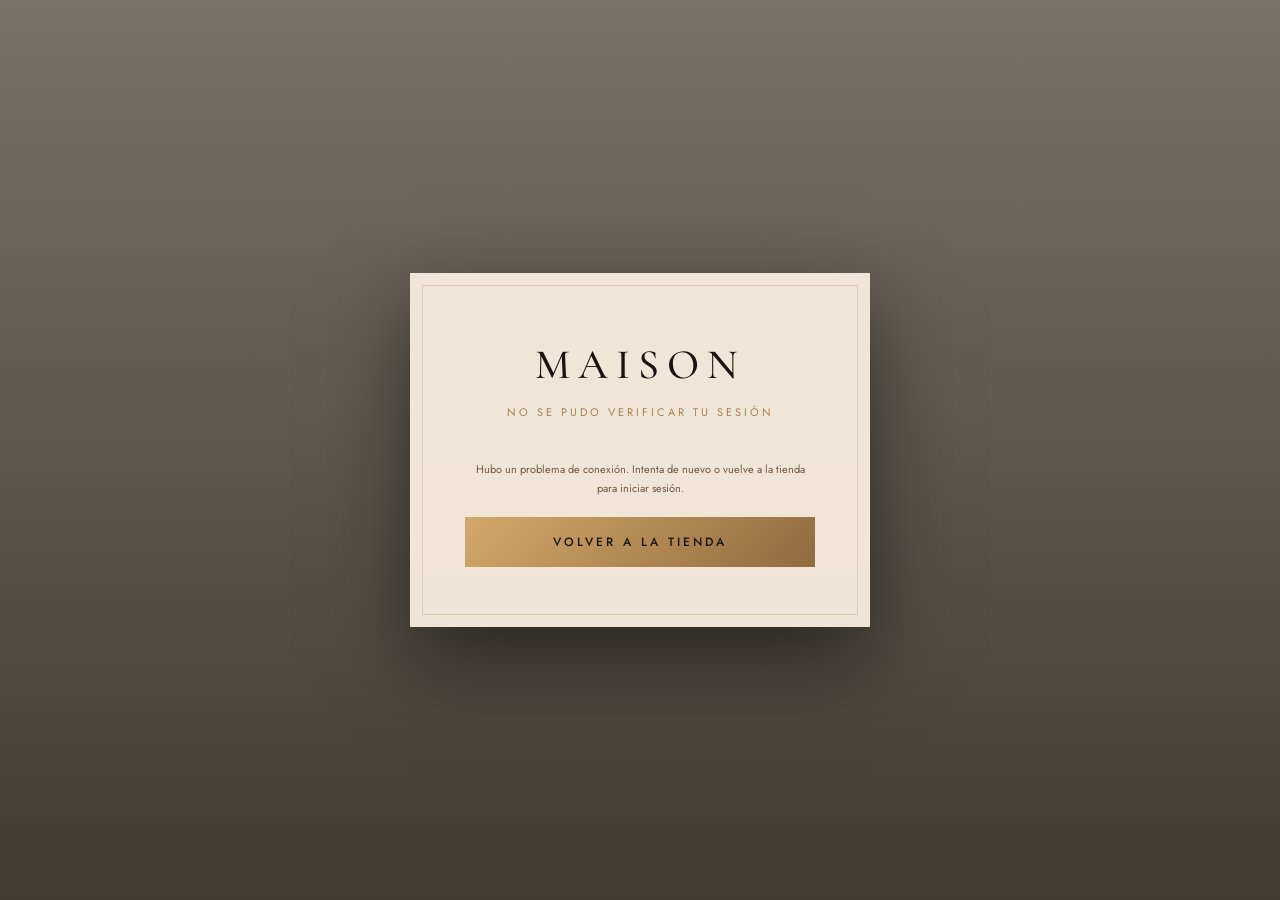
==== commit 6e91d7e3: "Remove service worker functionality from admin panel Removed service worker registration and related" ====
--- a/admin.html
+++ b/admin.html
@@ -4,6 +4,18 @@
 <meta charset="UTF-8">
 <meta name="viewport" content="width=device-width, initial-scale=1.0">
 <title>Panel — MAISON</title>
+
+<script>
+  // El panel de administración NO usa Service Worker (no necesita
+  // funcionar offline). Se quita lo antes posible cualquiera que
+  // haya quedado activo de una sesión anterior, para eliminar esa
+  // posible causa de cuelgues al cargar/recargar admin.html.
+  if ('serviceWorker' in navigator) {
+    navigator.serviceWorker.getRegistrations().then(regs => {
+      regs.forEach(reg => reg.unregister());
+    }).catch(() => {});
+  }
+</script>
 
 <meta name="theme-color" content="#c9a96e">
 <meta name="apple-mobile-web-app-capable" content="yes">
@@ -1077,117 +1089,6 @@
 });
 </script>
 
-<script>
-  if ('serviceWorker' in navigator) {
-    window.addEventListener('load', () => {
-      navigator.serviceWorker.register('/sw.js')
-        .then(registration => {
-          console.log('Service Worker registrado:', registration.scope);
-
-          registration.addEventListener('updatefound', () => {
-            const newWorker = registration.installing;
-            newWorker.addEventListener('statechange', () => {
-              if (newWorker.state === 'installed' && navigator.serviceWorker.controller) {
-                console.log('Nueva versión disponible');
-                showUpdateBanner(newWorker);
-              }
-            });
-          });
-        })
-        .catch(err => {
-          console.error('Error al registrar Service Worker:', err);
-        });
-
-      navigator.serviceWorker.addEventListener('message', event => {
-        if (event.data && event.data.type === 'SW_UPDATED') {
-          console.log(`Service Worker actualizado a ${event.data.version}`);
-        }
-      });
-
-      // Recargar SOLO cuando el usuario confirma la actualización.
-      // Evita que el SW tome control y recargue la pestaña mientras
-      // se está escribiendo el login (bloquea los inputs).
-      let refreshing = false;
-      let userConfirmedUpdate = false;
-      navigator.serviceWorker.addEventListener('controllerchange', () => {
-        if (refreshing) return;
-        if (!userConfirmedUpdate) return;
-        refreshing = true;
-        window.location.reload();
-      });
-    });
-
-    function showUpdateBanner(newWorker) {
-      if (document.getElementById('updateBanner')) return;
-
-      const banner = document.createElement('div');
-      banner.id = 'updateBanner';
-      banner.innerHTML = `
-        <div style="
-          position: fixed;
-          bottom: 20px;
-          left: 50%;
-          transform: translateX(-50%);
-          background: linear-gradient(135deg, #0a0a0a, #2a2010);
-          color: #c9a96e;
-          padding: 16px 24px;
-          border-radius: 50px;
-          box-shadow: 0 8px 32px rgba(0,0,0,0.3), 0 0 0 2px rgba(201,169,110,0.3);
-          z-index: 9999999;
-          display: flex;
-          align-items: center;
-          gap: 16px;
-          font-family: 'Jost', sans-serif;
-          font-size: 13px;
-          letter-spacing: 0.5px;
-          max-width: 90%;
-          animation: slideUp 0.4s cubic-bezier(0.34, 1.56, 0.64, 1);
-        ">
-          <span style="flex: 1;">Nueva versión disponible</span>
-          <button id="updateBtn" style="
-            background: linear-gradient(135deg, #c9a96e, #8f6b3f);
-            color: #ffffff;
-            border: none;
-            padding: 8px 20px;
-            border-radius: 20px;
-            cursor: pointer;
-            font-family: inherit;
-            font-size: 12px;
-            font-weight: 600;
-            letter-spacing: 1px;
-            text-transform: uppercase;
-          ">Actualizar</button>
-          <button id="updateLater" style="
-            background: transparent;
-            color: #c9a96e;
-            border: none;
-            cursor: pointer;
-            font-family: inherit;
-            font-size: 18px;
-            padding: 4px;
-          " aria-label="Cerrar">×</button>
-        </div>
-        <style>
-          @keyframes slideUp {
-            from { transform: translate(-50%, 100px); opacity: 0; }
-            to { transform: translate(-50%, 0); opacity: 1; }
-          }
-        </style>
-      `;
-      document.body.appendChild(banner);
-
-      document.getElementById('updateBtn').addEventListener('click', () => {
-        userConfirmedUpdate = true;
-        newWorker.postMessage({ type: 'SKIP_WAITING' });
-      });
-
-      document.getElementById('updateLater').addEventListener('click', () => {
-        banner.remove();
-      });
-    }
-  }
-</script>
-
 <script src="js/supabase-client.js"></script>
 <script src="js/admin.js?v=20250122k"></script>
 
--- a/css/admin.css
+++ b/css/admin.css
@@ -161,6 +161,24 @@
 }
 
 .forgot-password a:hover { color: var(--color-gold); }
+
+.gate-box-checking {
+  text-align: center;
+}
+
+.gate-spinner {
+  width: 36px;
+  height: 36px;
+  margin: 10px auto 0;
+  border: 3px solid rgba(168, 130, 75, 0.25);
+  border-top-color: var(--color-gold);
+  border-radius: 50%;
+  animation: gateSpin 0.8s linear infinite;
+}
+
+@keyframes gateSpin {
+  to { transform: rotate(360deg); }
+}
 
 .gate-note {
   margin-top: 25px;
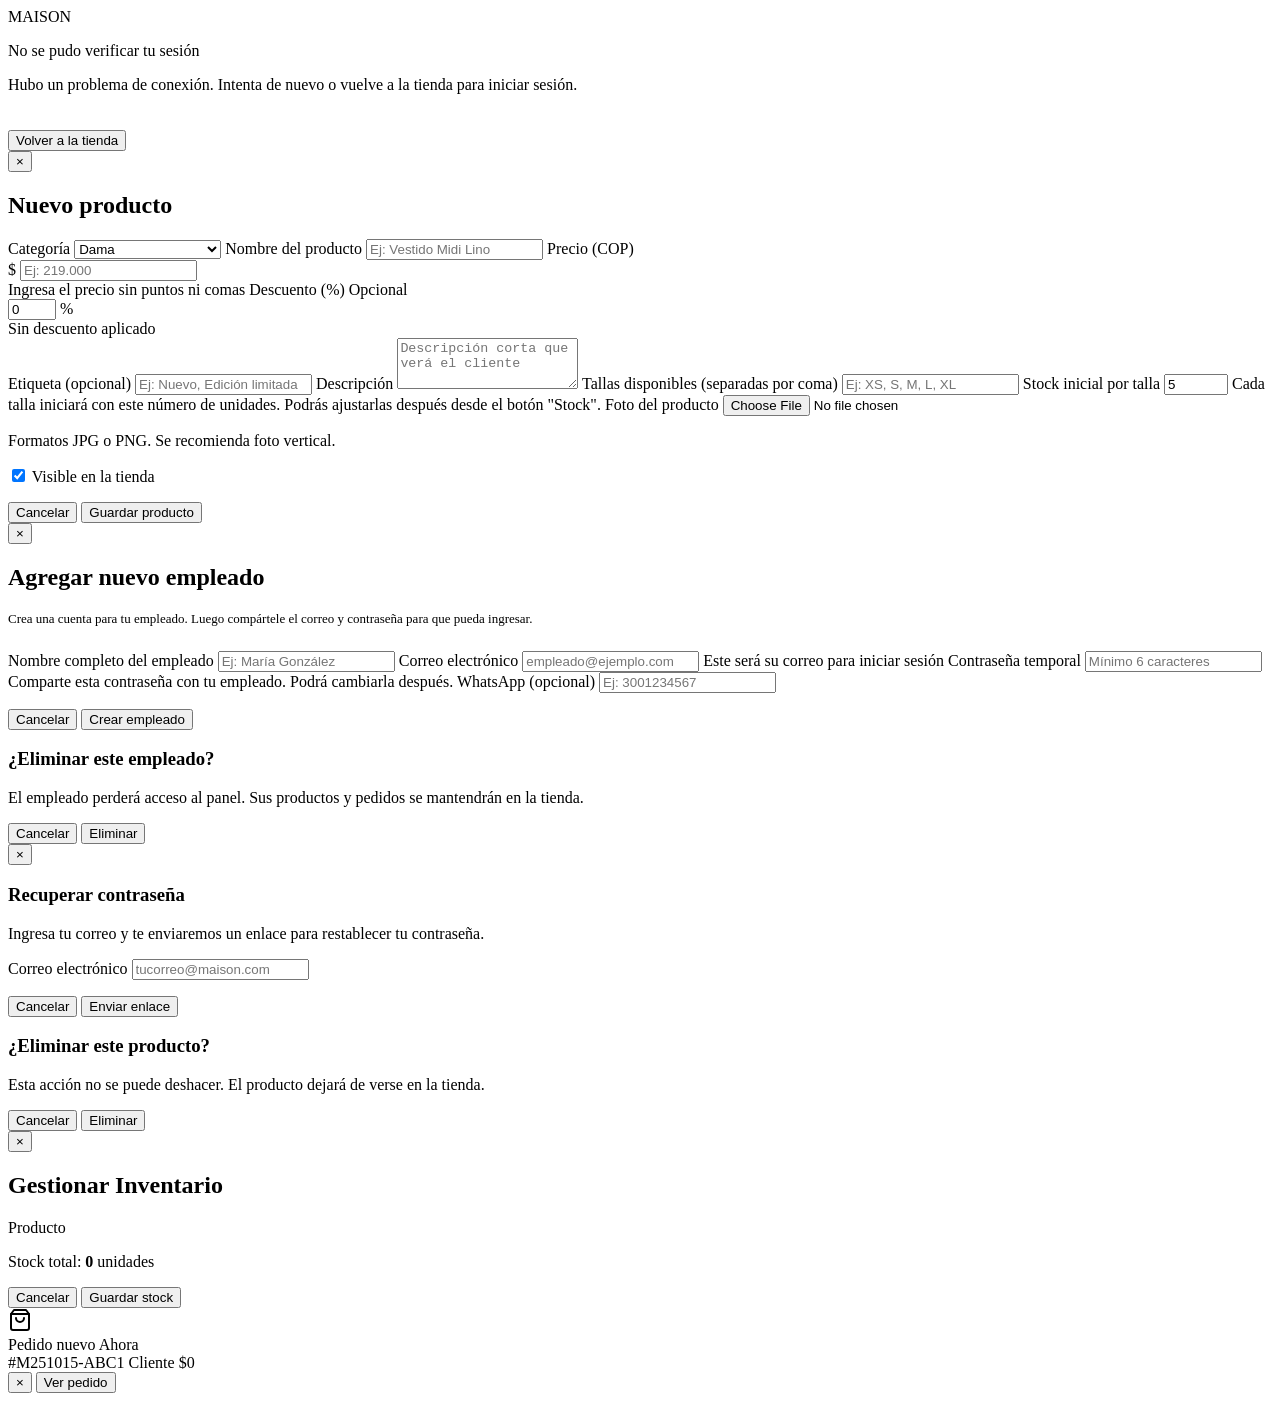
==== commit 6d7310ee: "Update admin.css and admin.js versioning" ====
--- a/admin.html
+++ b/admin.html
@@ -33,7 +33,7 @@
 <link href="https://fonts.googleapis.com/css2?family=Cormorant+Garamond:ital,wght@0,500;0,600&family=Playfair+Display:wght@400;500;600&family=Poppins:wght@400;500;600&family=Montserrat:wght@400;500;600&family=Jost:wght@300;400;500;600&display=swap" rel="stylesheet">
 
 <script src="https://cdn.jsdelivr.net/npm/@supabase/supabase-js@2/dist/umd/supabase.js"></script>
-<link rel="stylesheet" href="css/admin.css">
+<link rel="stylesheet" href="css/admin.css?v=20260819-3">
 </head>
 <body>
 
@@ -1041,18 +1041,10 @@
   const targetNode = document.getElementById("adminUserName");
   if (targetNode) observer.observe(targetNode, { childList: true, characterData: true, subtree: true });
 
-  // ============ SIDEBAR LOGO DINÁMICO ============
-  const logoObserver = new MutationObserver(() => {
-    const adminLogo = document.querySelector(".admin-logo");
-    const sidebarLogo = document.getElementById("sidebarLogoName");
-    if (adminLogo && sidebarLogo) {
-      // Sincronizar nombre
-      const text = adminLogo.textContent.replace("panel", "").trim();
-      sidebarLogo.textContent = text || "MAISON";
-    }
-  });
-  const adminLogo = document.querySelector(".admin-logo");
-  if (adminLogo) logoObserver.observe(adminLogo, { childList: true, characterData: true, subtree: true });
+  // (Se quitó el "SIDEBAR LOGO DINÁMICO": ahora solo existe un elemento
+  // .admin-logo — el del sidebar — así que este observer terminaba
+  // escribiéndose a sí mismo en cada mutación, disparándose de nuevo
+  // sin parar y congelando el navegador por completo.)
 
   // ============ SIDEBAR BADGES SYNC ============
   const pendingObserver = new MutationObserver(() => {
@@ -1090,7 +1082,7 @@
 </script>
 
 <script src="js/supabase-client.js"></script>
-<script src="js/admin.js?v=20250122k"></script>
+<script src="js/admin.js?v=20260819-3"></script>
 
 </body>
 </html>
--- a/css/admin.css
+++ b/css/admin.css
@@ -1,1818 +1,2630 @@
-/* ============================================
-   MAISON — Admin Panel
-   ============================================ */
-
-*, *::before, *::after { box-sizing: border-box; margin: 0; padding: 0; }
-
-:root {
-  --color-bg: #f5ebdc;
-  --color-bg-dark: #1a1410;
-  --color-ink: #1a1410;
-  --color-ink-soft: #6b5842;
-  --color-gold: #a8824b;
-  --color-gold-light: #d4a869;
-  --color-gold-dark: #8f6b3f;
-  --color-border: rgba(168, 130, 75, 0.25);
-  --color-white: #ffffff;
-  --color-danger: #b84a3f;
-  --color-success: #4caf50;
-  --font-serif: 'Cormorant Garamond', serif;
-  --font-sans: 'Jost', sans-serif;
-  --transition: all .3s cubic-bezier(.4, 0, .2, 1);
-}
-
-body {
-  font-family: var(--font-sans);
-  color: var(--color-ink);
-  background: var(--color-bg);
-  min-height: 100vh;
-  -webkit-font-smoothing: antialiased;
-  line-height: 1.5;
-}
-
-/* ============================================
-   PANTALLA DE ACCESO (GATE)
-   ============================================ */
-.gate {
-  min-height: 100vh;
-  display: flex;
-  align-items: center;
-  justify-content: center;
-  padding: 20px;
-  background:
-    linear-gradient(rgba(20,15,10,0.55), rgba(20,15,10,0.8)),
-    url('https://images.unsplash.com/photo-1441984904996-e0b6ba687e04?auto=format&fit=crop&w=1920&q=80') center/cover no-repeat;
-  position: relative;
-  z-index: 1;
-}
-
-.gate-form input,
-.gate-form select,
-.gate-form textarea,
-.gate-form button,
-.gate-form a,
-.toggle-password {
-  pointer-events: auto !important;
-}
-
-.gate-box {
-  background: rgba(245, 235, 220, 0.97);
-  backdrop-filter: blur(12px);
-  padding: 60px 55px;
-  width: 100%;
-  max-width: 460px;
-  box-shadow: 0 30px 80px rgba(0, 0, 0, 0.5);
-  position: relative;
-  animation: gateIn .8s cubic-bezier(.16,1,.3,1);
-}
-
-.gate-box::before {
-  content: "";
-  position: absolute;
-  inset: 12px;
-  border: 1px solid var(--color-border);
-  pointer-events: none;
-}
-
-@keyframes gateIn {
-  from { opacity: 0; transform: translateY(20px); }
-  to   { opacity: 1; transform: translateY(0); }
-}
-
-.gate-logo {
-  display: block;
-  text-align: center;
-  font-family: var(--font-serif);
-  font-size: 42px;
-  letter-spacing: 8px;
-  color: var(--color-ink);
-  font-weight: 500;
-  margin-bottom: 8px;
-}
-
-.gate-sub {
-  text-align: center;
-  font-size: 11px;
-  letter-spacing: 3px;
-  text-transform: uppercase;
-  color: var(--color-gold);
-  margin-bottom: 40px;
-}
-
-.gate-text {
-  text-align: center;
-  color: var(--color-ink-soft);
-  margin: 20px 0 30px;
-  font-size: 14px;
-  line-height: 1.7;
-}
-
-.gate-form {
-  display: flex;
-  flex-direction: column;
-  gap: 20px;
-}
-
-.gate-form label {
-  display: flex;
-  flex-direction: column;
-  gap: 8px;
-  font-size: 11px;
-  letter-spacing: 2px;
-  text-transform: uppercase;
-  color: var(--color-ink-soft);
-}
-
-.gate-form input {
-  padding: 14px 16px;
-  border: 1px solid var(--color-border);
-  background: var(--color-white);
-  font-size: 14px;
-  color: var(--color-ink);
-  font-family: inherit;
-  letter-spacing: normal;
-  text-transform: none;
-  transition: var(--transition);
-  outline: none;
-}
-
-.gate-form input:focus {
-  border-color: var(--color-gold);
-  box-shadow: 0 0 0 3px rgba(168, 130, 75, 0.15);
-}
-
-.gate-error {
-  color: var(--color-danger);
-  font-size: 13px;
-  min-height: 18px;
-  text-align: center;
-}
-
-.forgot-password {
-  text-align: center;
-  margin: -5px 0 5px;
-}
-
-.forgot-password a {
-  font-size: 13px;
-  color: var(--color-ink);
-  text-decoration: underline;
-  transition: var(--transition);
-}
-
-.forgot-password a:hover { color: var(--color-gold); }
-
-.gate-box-checking {
-  text-align: center;
-}
-
-.gate-spinner {
-  width: 36px;
-  height: 36px;
-  margin: 10px auto 0;
-  border: 3px solid rgba(168, 130, 75, 0.25);
-  border-top-color: var(--color-gold);
-  border-radius: 50%;
-  animation: gateSpin 0.8s linear infinite;
-}
-
-@keyframes gateSpin {
-  to { transform: rotate(360deg); }
-}
-
-.gate-note {
-  margin-top: 25px;
-  font-size: 11px;
-  color: var(--color-ink-soft);
-  text-align: center;
-  line-height: 1.7;
-}
-
-.reset-success {
-  color: var(--color-success);
-  font-size: 13px;
-  min-height: 18px;
-  text-align: center;
-}
-
-/* ============================================
-   BOTONES
-   ============================================ */
-.btn {
-  padding: 14px 28px;
-  font-size: 12px;
-  letter-spacing: 3px;
-  text-transform: uppercase;
-  font-weight: 500;
-  font-family: inherit;
-  border: none;
-  cursor: pointer;
-  transition: var(--transition);
-  text-decoration: none;
-  display: inline-flex;
-  align-items: center;
-  justify-content: center;
-  gap: 8px;
-}
-
-.btn-full { width: 100%; padding: 16px 28px; }
-
-.btn-primary {
-  background: linear-gradient(135deg, var(--color-gold-light), var(--color-gold-dark));
-  color: var(--color-ink);
-}
-.btn-primary:hover {
-  background: linear-gradient(135deg, var(--color-gold-dark), var(--color-gold-light));
-  color: var(--color-white);
-  transform: translateY(-2px);
-  box-shadow: 0 10px 25px rgba(143, 107, 63, 0.4);
-}
-.btn-primary:disabled {
-  opacity: .6;
-  cursor: not-allowed;
-  transform: none;
-}
-
-.btn-ghost {
-  background: transparent;
-  color: var(--color-ink);
-  border: 1px solid var(--color-ink);
-}
-.btn-ghost:hover { background: var(--color-ink); color: var(--color-bg); }
-
-.btn-danger {
-  background: var(--color-danger);
-  color: var(--color-white);
-}
-.btn-danger:hover { background: #963c33; }
-
-.btn-text {
-  background: none;
-  border: none;
-  color: var(--color-ink-soft);
-  font-size: 12px;
-  letter-spacing: 2px;
-  text-transform: uppercase;
-  cursor: pointer;
-  font-family: inherit;
-  transition: var(--transition);
-}
-.btn-text:hover { color: var(--color-gold); }
-
-/* ============================================
-   PANEL ADMIN
-   ============================================ */
-.admin-app { min-height: 100vh; background: var(--color-bg); }
-
-.admin-header {
-  display: flex;
-  justify-content: space-between;
-  align-items: center;
-  padding: 20px 50px;
-  background: var(--color-white);
-  border-bottom: 1px solid var(--color-border);
-  position: sticky;
-  top: 0;
-  z-index: 10;
-  box-shadow: 0 2px 12px rgba(0,0,0,0.04);
-}
-
-.admin-logo {
-  font-family: var(--font-serif);
-  font-size: 24px;
-  letter-spacing: 6px;
-  color: var(--color-ink);
-}
-
-.admin-logo em {
-  font-style: italic;
-  font-size: 16px;
-  letter-spacing: 2px;
-  color: var(--color-gold);
-  margin-left: 6px;
-}
-
-.admin-user {
-  display: flex;
-  align-items: center;
-  gap: 20px;
-  font-size: 13px;
-  color: var(--color-ink-soft);
-}
-
-.admin-main {
-  max-width: 1200px;
-  margin: 0 auto;
-  padding: 50px;
-}
-
-.admin-toolbar {
-  display: flex;
-  justify-content: space-between;
-  align-items: center;
-  margin-bottom: 30px;
-  flex-wrap: wrap;
-  gap: 20px;
-}
-
-.admin-toolbar h1 {
-  font-family: var(--font-serif);
-  font-size: 42px;
-  font-weight: 500;
-  color: var(--color-ink);
-}
-
-.admin-filters {
-  display: flex;
-  gap: 12px;
-  margin-bottom: 30px;
-  flex-wrap: wrap;
-}
-
-.filter-chip {
-  padding: 10px 22px;
-  background: transparent;
-  border: 1px solid var(--color-border);
-  color: var(--color-ink-soft);
-  font-size: 11px;
-  letter-spacing: 2px;
-  text-transform: uppercase;
-  font-family: inherit;
-  cursor: pointer;
-  transition: var(--transition);
-}
-
-.filter-chip:hover { border-color: var(--color-gold); color: var(--color-gold); }
-
-.filter-chip.active {
-  background: var(--color-ink);
-  color: var(--color-white);
-  border-color: var(--color-ink);
-}
-
-/* ============================================
-   TABLA DE PRODUCTOS
-   ============================================ */
-.product-table {
-  display: flex;
-  flex-direction: column;
-  gap: 12px;
-}
-
-.loading-msg {
-  text-align: center;
-  color: var(--color-ink-soft);
-  padding: 60px 20px;
-  font-size: 14px;
-  letter-spacing: 1px;
-}
-
-.product-row {
-  display: grid;
-  grid-template-columns: 100px 1fr auto auto auto;
-  gap: 20px;
-  align-items: center;
-  background: var(--color-white);
-  padding: 16px;
-  border: 1px solid var(--color-border);
-  transition: var(--transition);
-}
-
-.product-row:hover {
-  border-color: var(--color-gold);
-  box-shadow: 0 4px 12px rgba(0,0,0,0.05);
-}
-
-.product-row-img {
-  width: 100px;
-  height: 120px;
-  object-fit: cover;
-  background: var(--color-bg);
-}
-
-.product-row-info {
-  min-width: 0;
-}
-
-.product-row-name {
-  font-family: var(--font-serif);
-  font-size: 20px;
-  color: var(--color-ink);
-  margin-bottom: 6px;
-}
-
-.product-row-meta {
-  display: flex;
-  gap: 10px;
-  align-items: center;
-  font-size: 12px;
-  color: var(--color-ink-soft);
-  letter-spacing: 0.5px;
-  flex-wrap: wrap;
-}
-
-.product-row-price {
-  font-family: var(--font-serif);
-  font-size: 22px;
-  color: var(--color-ink);
-  font-weight: 500;
-  white-space: nowrap;
-}
-
-.status-pill {
-  padding: 4px 12px;
-  border-radius: 20px;
-  font-size: 10px;
-  letter-spacing: 1.5px;
-  text-transform: uppercase;
-  font-weight: 600;
-}
-
-.status-pill.active {
-  background: #e8f5e9;
-  color: #2e7d32;
-  border: 1px solid #a5d6a7;
-}
-
-.status-pill.inactive {
-  background: #ffebee;
-  color: var(--color-danger);
-  border: 1px solid #ef9a9a;
-}
-
-.product-row-actions {
-  display: flex;
-  gap: 8px;
-  align-items: center;
-}
-
-.icon-btn {
-  padding: 8px 14px;
-  background: transparent;
-  border: 1px solid var(--color-border);
-  color: var(--color-ink);
-  font-size: 11px;
-  letter-spacing: 1px;
-  text-transform: uppercase;
-  font-family: inherit;
-  cursor: pointer;
-  transition: var(--transition);
-  border-radius: 3px;
-}
-
-.icon-btn:hover {
-  background: var(--color-gold);
-  color: var(--color-white);
-  border-color: var(--color-gold);
-}
-
-.icon-btn.danger:hover {
-  background: var(--color-danger);
-  border-color: var(--color-danger);
-}
-
-/* ============================================
-   MODALES
-   ============================================ */
-.modal-overlay {
-  position: fixed;
-  inset: 0;
-  background: rgba(20, 15, 10, 0.7);
-  z-index: 100;
-  display: none;
-  backdrop-filter: blur(4px);
-}
-.modal-overlay.active { display: block; animation: fade .3s; }
-
-@keyframes fade { from { opacity: 0; } to { opacity: 1; } }
-
-.product-form-modal,
-.confirm-modal,
-.form-modal {
-  position: fixed;
-  top: 50%;
-  left: 50%;
-  transform: translate(-50%, -50%);
-  background: var(--color-bg);
-  padding: 45px;
-  width: 95%;
-  max-width: 560px;
-  max-height: 90vh;
-  overflow-y: auto;
-  z-index: 101;
-  display: none;
-  box-shadow: 0 30px 80px rgba(0,0,0,0.4);
-}
-
-.confirm-modal { max-width: 420px; text-align: center; }
-
-.product-form-modal.active,
-.confirm-modal.active,
-.form-modal.active {
-  display: block;
-  animation: modalIn .4s cubic-bezier(.16,1,.3,1);
-}
-
-@keyframes modalIn {
-  from { opacity: 0; transform: translate(-50%, -46%); }
-  to   { opacity: 1; transform: translate(-50%, -50%); }
-}
-
-.modal-close {
-  position: absolute;
-  top: 15px;
-  right: 20px;
-  background: none;
-  border: none;
-  font-size: 30px;
-  cursor: pointer;
-  color: var(--color-ink-soft);
-  transition: var(--transition);
-  line-height: 1;
-  z-index: 10;
-}
-.modal-close:hover { color: var(--color-danger); transform: rotate(90deg); }
-
-.product-form-modal h2,
-.confirm-modal h3,
-.form-modal h2,
-.form-title {
-  font-family: var(--font-serif);
-  font-size: 28px;
-  font-weight: 500;
-  color: var(--color-ink);
-  margin-bottom: 8px;
-}
-
-.form-subtitle {
-  color: var(--color-ink-soft);
-  font-size: 13px;
-  letter-spacing: 1px;
-  margin-bottom: 25px;
-}
-
-.confirm-modal p {
-  color: var(--color-ink-soft);
-  margin-bottom: 25px;
-  line-height: 1.6;
-}
-
-.product-form {
-  display: flex;
-  flex-direction: column;
-  gap: 18px;
-}
-
-.product-form label {
-  display: flex;
-  flex-direction: column;
-  gap: 8px;
-  font-size: 11px;
-  letter-spacing: 2px;
-  text-transform: uppercase;
-  color: var(--color-ink-soft);
-}
-
-.product-form input,
-.product-form select,
-.product-form textarea {
-  padding: 12px 14px;
-  border: 1px solid var(--color-border);
-  background: var(--color-white);
-  font-size: 14px;
-  color: var(--color-ink);
-  font-family: inherit;
-  letter-spacing: normal;
-  text-transform: none;
-  transition: var(--transition);
-  outline: none;
-  resize: vertical;
-}
-
-.product-form input:focus,
-.product-form select:focus,
-.product-form textarea:focus {
-  border-color: var(--color-gold);
-  box-shadow: 0 0 0 3px rgba(168, 130, 75, 0.15);
-}
-
-.checkbox-label {
-  flex-direction: row !important;
-  align-items: center;
-  gap: 10px !important;
-  cursor: pointer;
-}
-
-.checkbox-label input[type="checkbox"] {
-  width: 18px;
-  height: 18px;
-  accent-color: var(--color-gold);
-  cursor: pointer;
-}
-
-.image-preview-wrap {
-  margin-top: -8px;
-}
-
-.image-preview {
-  width: 100%;
-  max-width: 200px;
-  aspect-ratio: 3/4;
-  object-fit: cover;
-  border: 1px solid var(--color-border);
-  margin-bottom: 8px;
-}
-
-.image-hint {
-  font-size: 11px;
-  color: var(--color-ink-soft);
-  line-height: 1.5;
-}
-
-.form-error {
-  color: var(--color-danger);
-  font-size: 13px;
-  min-height: 18px;
-  text-align: center;
-}
-
-.form-actions {
-  display: flex;
-  gap: 12px;
-  justify-content: flex-end;
-  margin-top: 10px;
-}
-
-/* ============================================
-   INPUT DE PRECIO
-   ============================================ */
-.price-input-wrap {
-  position: relative;
-  display: flex;
-  align-items: stretch;
-  background: var(--color-white);
-  border: 1px solid var(--color-border);
-  transition: var(--transition);
-  overflow: hidden;
-  min-height: 46px;
-}
-
-.price-input-wrap:focus-within {
-  border-color: var(--color-gold);
-  box-shadow: 0 0 0 3px rgba(168, 130, 75, 0.15);
-}
-
-.price-input-wrap:hover:not(:focus-within) {
-  border-color: rgba(168, 130, 75, 0.5);
-}
-
-.price-currency {
-  display: flex;
-  align-items: center;
-  justify-content: center;
-  padding: 0 14px;
-  font-family: var(--font-serif);
-  font-size: 20px;
-  font-weight: 500;
-  color: var(--color-gold-dark);
-  background: rgba(168, 130, 75, 0.08);
-  border-right: 1px solid var(--color-border);
-  user-select: none;
-  min-width: 42px;
-}
-
-.price-input-wrap input {
-  flex: 1;
-  padding: 12px 14px !important;
-  border: none !important;
-  background: transparent !important;
-  font-size: 16px !important;
-  color: var(--color-ink) !important;
-  font-family: var(--font-sans) !important;
-  font-weight: 500;
-  letter-spacing: 1px;
-  outline: none !important;
-  box-shadow: none !important;
-  text-align: left;
-}
-
-.price-input-wrap input::placeholder {
-  color: rgba(107, 88, 66, 0.4);
-  font-weight: 400;
-  letter-spacing: 0.5px;
-}
-
-.price-input-wrap input::-webkit-outer-spin-button,
-.price-input-wrap input::-webkit-inner-spin-button {
-  -webkit-appearance: none;
-  margin: 0;
-}
-
-.price-hint {
-  display: block;
-  margin-top: 6px;
-  font-size: 11px;
-  color: var(--color-ink-soft);
-  letter-spacing: 0.5px;
-  text-transform: none;
-  transition: var(--transition);
-  font-style: italic;
-  font-weight: 400;
-}
-
-.price-hint.active {
-  color: var(--color-gold-dark);
-  font-weight: 600;
-  font-style: normal;
-  letter-spacing: 1px;
-}
-
-/* ============================================
-   GESTIÓN DE STOCK
-   ============================================ */
-.btn-stock {
-  padding: 8px 14px;
-  font-size: 11px;
-  letter-spacing: 1px;
-  text-transform: uppercase;
-  background: var(--color-gold);
-  color: var(--color-white);
-  border: none;
-  cursor: pointer;
-  transition: var(--transition);
-  font-family: inherit;
-  font-weight: 500;
-  border-radius: 3px;
-}
-
-.btn-stock:hover {
-  background: var(--color-gold-dark);
-  transform: translateY(-1px);
-}
-
-.stock-badge {
-  display: inline-block;
-  padding: 4px 10px;
-  background: #f9f5ef;
-  border: 1px solid var(--color-border);
-  border-radius: 20px;
-  font-size: 11px;
-  color: var(--color-ink-soft);
-  letter-spacing: 0.5px;
-}
-
-.stock-badge.low {
-  background: #fdf6e8;
-  border-color: var(--color-gold-light);
-  color: var(--color-gold-dark);
-  font-weight: 600;
-}
-
-.stock-badge.out {
-  background: #fbeceb;
-  border-color: #d99b8f;
-  color: var(--color-danger);
-  font-weight: 600;
-}
-
-.stock-list {
-  display: flex;
-  flex-direction: column;
-  gap: 12px;
-  margin: 20px 0;
-  max-height: 400px;
-  overflow-y: auto;
-  padding: 5px;
-}
-
-.stock-row {
-  display: grid;
-  grid-template-columns: 1fr auto;
-  gap: 15px;
-  align-items: center;
-  padding: 14px 16px;
-  background: #f9f5ef;
-  border: 1px solid #e0d4c0;
-  border-radius: 4px;
-  transition: all 0.2s;
-}
-
-.stock-row.low-stock {
-  border-color: var(--color-gold-light);
-  background: #fdf6e8;
-}
-
-.stock-row.out-of-stock {
-  border-color: #d99b8f;
-  background: #fbeceb;
-}
-
-.stock-size-label {
-  font-family: var(--font-serif);
-  font-size: 20px;
-  font-weight: 600;
-  color: var(--color-ink);
-  letter-spacing: 1px;
-}
-
-.stock-status {
-  font-size: 11px;
-  letter-spacing: 1px;
-  text-transform: uppercase;
-  color: var(--color-ink-soft);
-  margin-top: 2px;
-}
-
-.stock-status.low {
-  color: var(--color-gold);
-  font-weight: 600;
-}
-
-.stock-status.out {
-  color: var(--color-danger);
-  font-weight: 600;
-}
-
-.stock-controls {
-  display: flex;
-  align-items: center;
-  gap: 8px;
-}
-
-.stock-btn {
-  width: 34px;
-  height: 34px;
-  border: 1px solid #d4c2a8;
-  background: var(--color-white);
-  cursor: pointer;
-  font-size: 18px;
-  font-weight: bold;
-  color: var(--color-ink);
-  transition: all 0.2s;
-  border-radius: 4px;
-  display: flex;
-  align-items: center;
-  justify-content: center;
-  line-height: 1;
-  user-select: none;
-}
-
-.stock-btn:hover {
-  background: var(--color-gold);
-  color: var(--color-white);
-  border-color: var(--color-gold);
-}
-
-.stock-btn:active { transform: scale(0.95); }
-
-.stock-input {
-  width: 60px;
-  height: 34px;
-  padding: 6px 8px;
-  text-align: center;
-  border: 1px solid #d4c2a8;
-  background: var(--color-white);
-  font-size: 14px;
-  font-family: inherit;
-  font-weight: 600;
-  border-radius: 4px;
-  color: var(--color-ink);
-}
-
-.stock-input:focus {
-  outline: none;
-  border-color: var(--color-gold);
-  box-shadow: 0 0 0 2px rgba(168, 130, 75, 0.15);
-}
-
-.stock-total-info {
-  padding: 14px;
-  background: #f9f5ef;
-  border: 1px solid var(--color-border);
-  border-radius: 4px;
-  margin: 15px 0;
-  text-align: center;
-  font-size: 13px;
-  color: var(--color-ink-soft);
-  letter-spacing: 1px;
-  text-transform: uppercase;
-}
-
-#stockTotalDisplay {
-  font-family: var(--font-serif);
-  font-weight: 600;
-  font-size: 22px;
-  color: var(--color-ink);
-  margin: 0 6px;
-}
-
-/* ============================================
-   TABS DE NAVEGACIÓN
-   ============================================ */
-.admin-tabs {
-  display: flex;
-  gap: 4px;
-  margin-bottom: 30px;
-  border-bottom: 1px solid var(--color-border);
-  padding-bottom: 0;
-}
-
-.admin-tab {
-  position: relative;
-  display: flex;
-  align-items: center;
-  gap: 10px;
-  padding: 16px 28px;
-  background: transparent;
-  border: none;
-  border-bottom: 3px solid transparent;
-  color: var(--color-ink-soft);
-  font-size: 13px;
-  letter-spacing: 2px;
-  text-transform: uppercase;
-  font-family: inherit;
-  font-weight: 500;
-  cursor: pointer;
-  transition: var(--transition);
-  margin-bottom: -1px;
-}
-
-.admin-tab:hover { color: var(--color-gold); }
-
-.admin-tab.active {
-  color: var(--color-ink);
-  border-bottom-color: var(--color-gold);
-}
-
-.tab-badge {
-  background: var(--color-danger);
-  color: var(--color-white);
-  padding: 2px 8px;
-  border-radius: 12px;
-  font-size: 11px;
-  font-weight: 700;
-  letter-spacing: 0.5px;
-  min-width: 22px;
-  text-align: center;
-  animation: pulse 2s infinite;
-}
-
-@keyframes pulse {
-  0%, 100% { transform: scale(1); }
-  50% { transform: scale(1.1); }
-}
-
-.admin-view {
-  display: none;
-  animation: fadeIn .3s ease-in;
-}
-
-.admin-view.active { display: block; }
-
-@keyframes fadeIn {
-  from { opacity: 0; transform: translateY(6px); }
-  to   { opacity: 1; transform: translateY(0); }
-}
-
-.chip-count {
-  display: inline-block;
-  background: rgba(168, 130, 75, 0.15);
-  color: var(--color-gold-dark);
-  padding: 2px 8px;
-  border-radius: 10px;
-  font-size: 10px;
-  margin-left: 6px;
-  font-weight: 600;
-}
-
-.filter-chip.active .chip-count {
-  background: var(--color-white);
-  color: var(--color-ink);
-}
-
-/* ============================================
-   LISTA DE PEDIDOS
-   ============================================ */
-.orders-list {
-  display: flex;
-  flex-direction: column;
-  gap: 16px;
-}
-
-.empty-msg {
-  text-align: center;
-  padding: 60px 20px;
-  color: var(--color-ink-soft);
-  font-size: 14px;
-  letter-spacing: 1px;
-  background: var(--color-white);
-  border: 1px dashed var(--color-border);
-}
-
-.order-card {
-  background: var(--color-white);
-  border: 1px solid var(--color-border);
-  padding: 24px;
-  transition: var(--transition);
-  position: relative;
-}
-
-.order-card:hover {
-  border-color: var(--color-gold);
-  box-shadow: 0 10px 30px rgba(0,0,0,0.06);
-}
-
-.order-card.pendiente { border-left: 4px solid var(--color-gold); }
-.order-card.confirmado { border-left: 4px solid #4caf50; }
-.order-card.entregado { border-left: 4px solid #2196f3; }
-.order-card.cancelado { border-left: 4px solid #999; opacity: 0.7; }
-
-.order-header {
-  display: flex;
-  justify-content: space-between;
-  align-items: flex-start;
-  margin-bottom: 16px;
-  gap: 20px;
-  flex-wrap: wrap;
-}
-
-.order-number {
-  font-family: var(--font-serif);
-  font-size: 22px;
-  color: var(--color-ink);
-  font-weight: 500;
-}
-
-.order-date {
-  font-size: 11px;
-  color: var(--color-ink-soft);
-  letter-spacing: 1px;
-  text-transform: uppercase;
-  margin-top: 4px;
-}
-
-.order-status {
-  padding: 6px 14px;
-  border-radius: 20px;
-  font-size: 10px;
-  letter-spacing: 1.5px;
-  text-transform: uppercase;
-  font-weight: 600;
-}
-
-.order-status.pendiente {
-  background: #fdf6e8;
-  color: var(--color-gold-dark);
-  border: 1px solid var(--color-gold-light);
-}
-
-.order-status.confirmado {
-  background: #e8f5e9;
-  color: #2e7d32;
-  border: 1px solid #a5d6a7;
-}
-
-.order-status.entregado {
-  background: #e3f2fd;
-  color: #1565c0;
-  border: 1px solid #90caf9;
-}
-
-.order-status.cancelado {
-  background: #f5f5f5;
-  color: #666;
-  border: 1px solid #ddd;
-}
-
-.order-customer {
-  display: flex;
-  gap: 20px;
-  padding: 14px 16px;
-  background: #f9f5ef;
-  border-radius: 4px;
-  margin-bottom: 16px;
-  flex-wrap: wrap;
-  font-size: 13px;
-}
-
-.customer-item {
-  display: flex;
-  align-items: center;
-  gap: 6px;
-  color: var(--color-ink);
-}
-
-.customer-item strong {
-  color: var(--color-ink-soft);
-  font-weight: 500;
-  font-size: 11px;
-  letter-spacing: 1px;
-  text-transform: uppercase;
-}
-
-.customer-item a {
-  color: var(--color-gold-dark);
-  text-decoration: none;
-  transition: var(--transition);
-}
-
-.customer-item a:hover {
-  color: var(--color-gold);
-  text-decoration: underline;
-}
-
-.order-items {
-  display: flex;
-  flex-direction: column;
-  gap: 10px;
-  margin-bottom: 16px;
-}
-
-.order-item {
-  display: grid;
-  grid-template-columns: 60px 1fr auto;
-  gap: 14px;
-  align-items: center;
-  padding: 10px;
-  background: #fafafa;
-  border-radius: 4px;
-}
-
-.order-item-img {
-  width: 60px;
-  height: 60px;
-  object-fit: cover;
-  border-radius: 3px;
-  background: #eee;
-}
-
-.order-item-info {
-  display: flex;
-  flex-direction: column;
-  gap: 2px;
-}
-
-.order-item-name {
-  font-family: var(--font-serif);
-  font-size: 16px;
-  color: var(--color-ink);
-}
-
-.order-item-meta {
-  font-size: 11px;
-  color: var(--color-ink-soft);
-  letter-spacing: 0.5px;
-}
-
-.order-item-price {
-  font-size: 14px;
-  color: var(--color-ink);
-  font-weight: 500;
-  text-align: right;
-}
-
-.order-total-row {
-  display: flex;
-  justify-content: space-between;
-  align-items: center;
-  padding: 14px 16px;
-  background: var(--color-ink);
-  color: var(--color-bg);
-  border-radius: 4px;
-  margin-bottom: 16px;
-}
-
-.order-total-label {
-  font-size: 12px;
-  letter-spacing: 2px;
-  text-transform: uppercase;
-}
-
-.order-total-value {
-  font-family: var(--font-serif);
-  font-size: 22px;
-  font-weight: 500;
-  color: var(--color-gold-light);
-}
-
-/* ============================================
-   BOTONES DE ACCIÓN DE PEDIDOS
-   ============================================ */
-.order-actions {
-  display: flex;
-  gap: 10px;
-  justify-content: flex-end;
-  align-items: center;
-  flex-wrap: wrap;
-  padding-top: 4px;
-}
-
-.btn-action {
-  display: inline-flex;
-  align-items: center;
-  justify-content: center;
-  gap: 8px;
-  padding: 11px 20px;
-  font-size: 11px;
-  font-family: inherit;
-  font-weight: 600;
-  letter-spacing: 2px;
-  text-transform: uppercase;
-  border: none;
-  border-radius: 4px;
-  cursor: pointer;
-  text-decoration: none;
-  transition: all .3s cubic-bezier(.16, 1, .3, 1);
-  position: relative;
-  overflow: hidden;
-  min-height: 42px;
-  line-height: 1;
-}
-
-.btn-action svg { flex-shrink: 0; transition: transform .3s ease; }
-.btn-action span { display: inline-block; }
-
-.btn-action::before {
-  content: "";
-  position: absolute;
-  top: 0;
-  left: -100%;
-  width: 100%;
-  height: 100%;
-  background: linear-gradient(90deg, transparent, rgba(255,255,255,0.2), transparent);
-  transition: left .5s ease;
-  pointer-events: none;
-}
-
-.btn-action:hover::before { left: 100%; }
-
-.btn-whatsapp {
-  width: 42px;
-  height: 42px;
-  padding: 0;
-  background: #25d366;
-  color: #ffffff;
-  border-radius: 50%;
-  box-shadow: 0 3px 10px rgba(37, 211, 102, 0.3);
-}
-
-.btn-whatsapp:hover {
-  background: #1ebe5d;
-  transform: translateY(-2px) scale(1.05);
-  box-shadow: 0 6px 18px rgba(37, 211, 102, 0.45);
-}
-
-.btn-whatsapp:active { transform: translateY(0) scale(1); }
-.btn-whatsapp svg { width: 22px; height: 22px; }
-
-.btn-cancel {
-  background: transparent;
-  color: var(--color-danger);
-  border: 1.5px solid var(--color-danger);
-}
-
-.btn-cancel:hover {
-  background: var(--color-danger);
-  color: #ffffff;
-  transform: translateY(-2px);
-  box-shadow: 0 6px 15px rgba(184, 74, 63, 0.3);
-}
-
-.btn-cancel:hover svg { transform: rotate(90deg); }
-.btn-cancel:active { transform: translateY(0); }
-
-.btn-confirm {
-  background: linear-gradient(135deg, var(--color-gold-light), var(--color-gold-dark));
-  color: var(--color-ink);
-  box-shadow: 0 3px 10px rgba(143, 107, 63, 0.25);
-}
-
-.btn-confirm:hover {
-  background: linear-gradient(135deg, var(--color-gold-dark), var(--color-gold-light));
-  color: #ffffff;
-  transform: translateY(-2px);
-  box-shadow: 0 8px 20px rgba(143, 107, 63, 0.4);
-}
-
-.btn-confirm:hover svg { transform: scale(1.15); }
-.btn-confirm:active { transform: translateY(0); }
-
-.btn-deliver {
-  background: linear-gradient(135deg, #3ba3f5, #1976d2);
-  color: #ffffff;
-  box-shadow: 0 3px 10px rgba(33, 150, 243, 0.25);
-}
-
-.btn-deliver:hover {
-  background: linear-gradient(135deg, #1976d2, #3ba3f5);
-  transform: translateY(-2px);
-  box-shadow: 0 8px 20px rgba(33, 150, 243, 0.4);
-}
-
-.btn-deliver:hover svg { transform: translateY(-2px); }
-.btn-deliver:active { transform: translateY(0); }
-
-/* ============================================
-   PASSWORD TOGGLE
-   ============================================ */
-.password-wrap {
-  position: relative;
-  display: flex;
-  align-items: center;
-}
-
-.password-wrap input {
-  width: 100%;
-  padding-right: 2.5rem;
-  box-sizing: border-box;
-}
-
-.toggle-password {
-  position: absolute;
-  right: 0.75rem;
-  background: none;
-  border: none;
-  cursor: pointer;
-  font-size: 1.1rem;
-  line-height: 1;
-  padding: 0;
-  opacity: 0.6;
-  color: var(--color-ink-soft);
-  display: flex;
-  align-items: center;
-}
-
-.toggle-password:hover { opacity: 1; }
-
-/* ============================================
-   NUEVO: BOTÓN DE NOTIFICACIONES (CAMPANITA)
-   ============================================ */
-.notif-toggle-btn {
-  position: relative;
-  width: 40px;
-  height: 40px;
-  display: flex;
-  align-items: center;
-  justify-content: center;
-  background: transparent;
-  border: 1px solid var(--color-border);
-  color: var(--color-ink);
-  cursor: pointer;
-  transition: var(--transition);
-  border-radius: 50%;
-  padding: 0;
-}
-
-.notif-toggle-btn:hover {
-  background: var(--color-gold);
-  color: var(--color-white);
-  border-color: var(--color-gold);
-  transform: translateY(-1px);
-  box-shadow: 0 4px 12px rgba(168, 130, 75, 0.3);
-}
-
-.notif-toggle-btn.muted {
-  color: var(--color-ink-soft);
-  opacity: 0.7;
-}
-
-.notif-toggle-btn.has-new::after {
-  content: "";
-  position: absolute;
-  top: 4px;
-  right: 4px;
-  width: 10px;
-  height: 10px;
-  background: var(--color-danger);
-  border: 2px solid var(--color-white);
-  border-radius: 50%;
-  animation: pulse-dot 1.5s infinite;
-}
-
-@keyframes pulse-dot {
-  0%, 100% { transform: scale(1); opacity: 1; }
-  50% { transform: scale(1.3); opacity: 0.7; }
-}
-
-/* ============================================
-   NUEVO: BANNER DE PERMISO DE NOTIFICACIONES
-   ============================================ */
-.notif-permission-banner {
-  position: fixed;
-  top: 20px;
-  left: 50%;
-  transform: translateX(-50%);
-  max-width: 500px;
-  width: calc(100% - 40px);
-  z-index: 200;
-  background: var(--color-white);
-  border: 1px solid var(--color-gold);
-  border-radius: 12px;
-  box-shadow: 0 15px 40px rgba(0,0,0,0.18);
-  animation: bannerSlideIn 0.4s cubic-bezier(.16, 1, .3, 1);
-}
-
-@keyframes bannerSlideIn {
-  from {
-    opacity: 0;
-    transform: translateX(-50%) translateY(-20px);
-  }
-  to {
-    opacity: 1;
-    transform: translateX(-50%) translateY(0);
-  }
-}
-
-.notif-banner-content {
-  display: grid;
-  grid-template-columns: auto 1fr auto;
-  gap: 16px;
-  align-items: center;
-  padding: 18px 20px;
-  position: relative;
-}
-
-.notif-banner-icon {
-  width: 48px;
-  height: 48px;
-  border-radius: 50%;
-  background: linear-gradient(135deg, var(--color-gold-light), var(--color-gold-dark));
-  color: var(--color-white);
-  display: flex;
-  align-items: center;
-  justify-content: center;
-  flex-shrink: 0;
-}
-
-.notif-banner-text {
-  min-width: 0;
-}
-
-.notif-banner-text strong {
-  display: block;
-  font-family: var(--font-serif);
-  font-size: 17px;
-  font-weight: 600;
-  color: var(--color-ink);
-  margin-bottom: 4px;
-}
-
-.notif-banner-text p {
-  font-size: 12px;
-  color: var(--color-ink-soft);
-  line-height: 1.5;
-  letter-spacing: 0.3px;
-}
-
-.notif-banner-actions {
-  display: flex;
-  gap: 8px;
-  flex-shrink: 0;
-  grid-column: 1 / -1;
-  justify-content: flex-end;
-  padding-top: 8px;
-  border-top: 1px solid var(--color-border);
-  margin-top: 8px;
-}
-
-.btn-notif-later,
-.btn-notif-allow {
-  padding: 9px 18px;
-  font-size: 11px;
-  font-family: inherit;
-  font-weight: 600;
-  letter-spacing: 1.5px;
-  text-transform: uppercase;
-  border: none;
-  border-radius: 4px;
-  cursor: pointer;
-  transition: var(--transition);
-}
-
-.btn-notif-later {
-  background: transparent;
-  color: var(--color-ink-soft);
-  border: 1px solid var(--color-border);
-}
-
-.btn-notif-later:hover {
-  background: var(--color-bg);
-  color: var(--color-ink);
-  border-color: var(--color-ink);
-}
-
-.btn-notif-allow {
-  background: linear-gradient(135deg, var(--color-gold-light), var(--color-gold-dark));
-  color: var(--color-ink);
-  box-shadow: 0 3px 8px rgba(143, 107, 63, 0.25);
-}
-
-.btn-notif-allow:hover {
-  background: linear-gradient(135deg, var(--color-gold-dark), var(--color-gold-light));
-  color: var(--color-white);
-  transform: translateY(-1px);
-  box-shadow: 0 6px 15px rgba(143, 107, 63, 0.4);
-}
-
-.notif-banner-close {
-  position: absolute;
-  top: 8px;
-  right: 10px;
-  background: none;
-  border: none;
-  font-size: 24px;
-  cursor: pointer;
-  color: var(--color-ink-soft);
-  padding: 0;
-  line-height: 1;
-  width: 24px;
-  height: 24px;
-  display: flex;
-  align-items: center;
-  justify-content: center;
-  transition: var(--transition);
-}
-
-.notif-banner-close:hover {
-  color: var(--color-danger);
-  transform: rotate(90deg);
-}
-
-/* ============================================
-   NUEVO: TOAST DE NOTIFICACIÓN DE PEDIDO
-   ============================================ */
-.order-notification-toast {
-  position: fixed;
-  bottom: 30px;
-  right: 30px;
-  width: 340px;
-  max-width: calc(100vw - 40px);
-  background: var(--color-white);
-  border: 1px solid var(--color-gold);
-  border-left: 4px solid var(--color-gold);
-  border-radius: 8px;
-  box-shadow: 0 15px 40px rgba(0,0,0,0.2);
-  padding: 18px;
-  display: none;
-  grid-template-columns: 42px 1fr auto;
-  gap: 14px;
-  z-index: 250;
-  animation: toastSlideIn 0.5s cubic-bezier(.16, 1, .3, 1);
-}
-
-.order-notification-toast.show {
-  display: grid;
-}
-
-@keyframes toastSlideIn {
-  from {
-    opacity: 0;
-    transform: translateX(400px);
-  }
-  to {
-    opacity: 1;
-    transform: translateX(0);
-  }
-}
-
-@keyframes toastSlideOut {
-  from {
-    opacity: 1;
-    transform: translateX(0);
-  }
-  to {
-    opacity: 0;
-    transform: translateX(400px);
-  }
-}
-
-.order-notification-toast.hiding {
-  animation: toastSlideOut 0.4s cubic-bezier(.4, 0, 1, 1) forwards;
-}
-
-.onotif-icon {
-  width: 42px;
-  height: 42px;
-  border-radius: 50%;
-  background: linear-gradient(135deg, var(--color-gold-light), var(--color-gold-dark));
-  color: var(--color-white);
-  display: flex;
-  align-items: center;
-  justify-content: center;
-  flex-shrink: 0;
-}
-
-.onotif-content {
-  min-width: 0;
-  display: flex;
-  flex-direction: column;
-  gap: 3px;
-}
-
-.onotif-header {
-  display: flex;
-  justify-content: space-between;
-  align-items: baseline;
-  gap: 8px;
-  margin-bottom: 2px;
-}
-
-.onotif-title {
-  font-family: var(--font-serif);
-  font-size: 15px;
-  font-weight: 600;
-  color: var(--color-ink);
-}
-
-.onotif-time {
-  font-size: 10px;
-  color: var(--color-ink-soft);
-  letter-spacing: 0.5px;
-  text-transform: uppercase;
-  white-space: nowrap;
-}
-
-.onotif-number {
-  font-size: 12px;
-  color: var(--color-gold-dark);
-  font-weight: 600;
-  letter-spacing: 0.5px;
-}
-
-.onotif-customer {
-  font-size: 13px;
-  color: var(--color-ink);
-  overflow: hidden;
-  text-overflow: ellipsis;
-  white-space: nowrap;
-}
-
-.onotif-total {
-  font-family: var(--font-serif);
-  font-size: 18px;
-  font-weight: 600;
-  color: var(--color-ink);
-  margin-top: 4px;
-}
-
-.onotif-close {
-  position: absolute;
-  top: 8px;
-  right: 8px;
-  background: none;
-  border: none;
-  font-size: 20px;
-  cursor: pointer;
-  color: var(--color-ink-soft);
-  padding: 0;
-  line-height: 1;
-  width: 22px;
-  height: 22px;
-  display: flex;
-  align-items: center;
-  justify-content: center;
-  border-radius: 50%;
-  transition: var(--transition);
-}
-
-.onotif-close:hover {
-  background: var(--color-bg);
-  color: var(--color-danger);
-}
-
-.onotif-view {
-  grid-column: 1 / -1;
-  margin-top: 8px;
-  padding: 9px 16px;
-  background: var(--color-ink);
-  color: var(--color-bg);
-  border: none;
-  border-radius: 4px;
-  cursor: pointer;
-  font-size: 11px;
-  font-family: inherit;
-  font-weight: 600;
-  letter-spacing: 1.5px;
-  text-transform: uppercase;
-  transition: var(--transition);
-}
-
-.onotif-view:hover {
-  background: var(--color-gold);
-  color: var(--color-white);
-  transform: translateY(-1px);
-}
-
-/* ============================================
-   RESPONSIVE
-   ============================================ */
-@media (max-width: 768px) {
-  .admin-header { padding: 15px 20px; }
-  .admin-main   { padding: 30px 20px; }
-  .admin-toolbar h1 { font-size: 32px; }
-  .gate-box { padding: 45px 30px; }
-  .gate-logo { font-size: 34px; letter-spacing: 6px; }
-  .product-form-modal, .confirm-modal, .form-modal { padding: 30px 22px; }
-  .form-actions { flex-direction: column-reverse; }
-  .form-actions .btn { width: 100%; }
-  
-  .admin-tabs {
-    overflow-x: auto;
-    -webkit-overflow-scrolling: touch;
-  }
-  
-  .admin-tab {
-    padding: 12px 18px;
-    font-size: 12px;
-    white-space: nowrap;
-  }
-
-  .order-header {
-    flex-direction: column;
-    gap: 10px;
-  }
-
-  .order-customer {
-    flex-direction: column;
-    gap: 8px;
-  }
-
-  .order-actions {
-    flex-direction: row;
-    justify-content: space-between;
-    gap: 8px;
-  }
-  
-  .btn-action {
-    flex: 1;
-    min-width: 0;
-    padding: 11px 12px;
-    font-size: 10px;
-    letter-spacing: 1.5px;
-  }
-  
-  .btn-whatsapp {
-    flex: 0 0 42px;
-    width: 42px;
-  }
-
-  .product-row {
-    grid-template-columns: 80px 1fr;
-    grid-template-rows: auto auto auto;
-  }
-
-  .product-row-img {
-    width: 80px;
-    height: 100px;
-    grid-row: 1 / 4;
-  }
-
-  .product-row-price,
-  .status-pill,
-  .product-row-actions {
-    grid-column: 2;
-  }
-
-  .order-notification-toast {
-    right: 15px;
-    bottom: 15px;
-    width: calc(100vw - 30px);
-    max-width: 380px;
-  }
-
-  .notif-permission-banner {
-    top: 10px;
-    width: calc(100% - 20px);
-  }
-
-  .notif-banner-content {
-    grid-template-columns: auto 1fr;
-  }
-
-  .notif-banner-actions {
-    flex-direction: column-reverse;
-  }
-
-  .btn-notif-later,
-  .btn-notif-allow {
-    width: 100%;
-  }
-}
-
-@media (max-width: 400px) {
-  .btn-action span { display: none; }
-  
-  .btn-action {
-    width: 42px;
-    height: 42px;
-    padding: 0;
-    border-radius: 50%;
-    flex: 0 0 42px;
-  }
-  
-  .btn-cancel,
-  .btn-confirm,
-  .btn-deliver {
-    border-radius: 50%;
-  }
-}
+/* ===================================================================
+   PANEL DE ADMINISTRACIÓN - Lógica MULTI-TIENDA + GESTIÓN EMPLEADOS
+=================================================================== */
+
+let adminUser = null;
+let currentStoreId = null;
+let currentStoreName = "";
+let currentStoreSlug = null;
+let currentUserRole = null;
+let allProducts = [];
+let allEmployees = [];
+let currentFilter = "todos";
+let pendingDeleteId = null;
+let pendingDeleteEmployeeId = null;
+let selectedImageFile = null;
+
+let currentStockProduct = null;
+let currentStockData = {};
+
+let notificationsMuted = false;
+let notificationSound = null;
+let orderSubscription = null;
+let lastNotifiedOrderId = null;
+let pendingNotificationOrder = null;
+
+let currentTheme = {
+  primary_color: '#d4a869',
+  secondary_color: '#1a1410',
+  accent_color: '#8f6b3f',
+  font: 'Cormorant Garamond',
+  template: 'elegante',
+  hero_image_url: null
+};
+
+let selectedHeroImageFile = null;
+let currentColorTarget = 'primary_color';
+
+const DESIGN_TEMPLATES = {
+  elegante: {
+    name: 'Elegante',
+    desc: 'Sofisticado y clásico',
+    primary_color: '#d4a869',
+    secondary_color: '#1a1410',
+    accent_color: '#8f6b3f',
+    font: 'Cormorant Garamond'
+  },
+  femenina: {
+    name: 'Femenina',
+    desc: 'Delicado y suave',
+    primary_color: '#e8b4c8',
+    secondary_color: '#2c1a20',
+    accent_color: '#c17b95',
+    font: 'Playfair Display'
+  },
+  moderna: {
+    name: 'Moderna',
+    desc: 'Limpio y minimalista',
+    primary_color: '#2c3e50',
+    secondary_color: '#1a252f',
+    accent_color: '#5d7a94',
+    font: 'Poppins'
+  },
+  deportiva: {
+    name: 'Deportiva',
+    desc: 'Energético y dinámico',
+    primary_color: '#00c853',
+    secondary_color: '#0a0a0a',
+    accent_color: '#00875a',
+    font: 'Montserrat'
+  },
+  naturaleza: {
+    name: 'Naturaleza',
+    desc: 'Cálido y orgánico',
+    primary_color: '#6b7f3f',
+    secondary_color: '#2c2818',
+    accent_color: '#a08650',
+    font: 'Cormorant Garamond'
+  },
+  nocturno: {
+    name: 'Nocturno',
+    desc: 'Misterioso y elegante',
+    primary_color: '#6c5ce7',
+    secondary_color: '#1e1e2e',
+    accent_color: '#a29bfe',
+    font: 'Playfair Display'
+  }
+};
+
+const COLOR_PALETTES = {
+  boho: {
+    name: 'Boho Chic',
+    desc: 'Terracota, crema y oliva',
+    primary: '#c17767',
+    secondary: '#3a2a1f',
+    accent: '#8b7355'
+  },
+  minimalista: {
+    name: 'Minimalista',
+    desc: 'Blanco, negro y gris',
+    primary: '#2c2c2c',
+    secondary: '#000000',
+    accent: '#8a8a8a'
+  },
+  tropical: {
+    name: 'Tropical',
+    desc: 'Turquesa y coral',
+    primary: '#00b8a9',
+    secondary: '#1a3a3a',
+    accent: '#f38181'
+  },
+  vintage: {
+    name: 'Vintage',
+    desc: 'Vino, oro y crema',
+    primary: '#a4243b',
+    secondary: '#2b1810',
+    accent: '#c9a961'
+  },
+  primavera: {
+    name: 'Primavera',
+    desc: 'Rosa, verde y crema',
+    primary: '#f4a5b5',
+    secondary: '#2d3e2f',
+    accent: '#95c99e'
+  },
+  corporativo: {
+    name: 'Corporativo',
+    desc: 'Azul marino y plata',
+    primary: '#1e3a5f',
+    secondary: '#0a1929',
+    accent: '#4a6fa5'
+  },
+  otono: {
+    name: 'Otoño',
+    desc: 'Naranja, marrón y ocre',
+    primary: '#d97706',
+    secondary: '#3a2618',
+    accent: '#a16207'
+  },
+  royal: {
+    name: 'Real',
+    desc: 'Púrpura y dorado',
+    primary: '#7c3aed',
+    secondary: '#1e1b2e',
+    accent: '#c9a961'
+  }
+};
+
+const QUICK_COLORS = [
+  { name: 'Dorado', hex: '#d4a869' },
+  { name: 'Rosa', hex: '#e8b4c8' },
+  { name: 'Negro', hex: '#1a1410' },
+  { name: 'Azul marino', hex: '#1e3a5f' },
+  { name: 'Verde bosque', hex: '#2d5016' },
+  { name: 'Rojo vino', hex: '#a4243b' },
+  { name: 'Morado', hex: '#7c3aed' },
+  { name: 'Beige', hex: '#c9b899' },
+  { name: 'Marrón', hex: '#6b4423' },
+  { name: 'Turquesa', hex: '#00b8a9' },
+  { name: 'Coral', hex: '#f38181' },
+  { name: 'Lila', hex: '#b19cd9' },
+  { name: 'Menta', hex: '#95c99e' },
+  { name: 'Naranja', hex: '#f97316' },
+  { name: 'Gris carbón', hex: '#374151' },
+  { name: 'Blanco marfil', hex: '#f5f5dc' },
+  { name: 'Terracota', hex: '#c17767' },
+  { name: 'Azul cielo', hex: '#7dd3fc' },
+  { name: 'Amarillo mostaza', hex: '#d4a017' },
+  { name: 'Verde esmeralda', hex: '#10b981' }
+];
+
+const gate = document.getElementById("gate");
+const noAccess = document.getElementById("noAccess");
+const adminApp = document.getElementById("adminApp");
+
+async function checkStaffAndEnter(user) {
+  adminUser = user;
+
+  const { data: profile, error: profileError } = await supabaseClient
+    .from("profiles")
+    .select("role, full_name")
+    .eq("id", user.id)
+    .maybeSingle();
+
+  if (profileError || !profile) {
+    console.error("No se pudo verificar el perfil:", profileError);
+    await denyAccess("No se pudo verificar tu cuenta.");
+    return;
+  }
+
+  const rolesPermitidos = ["vendedor", "administrador", "empleado"];
+  if (!rolesPermitidos.includes(profile.role)) {
+    await denyAccess("Esta cuenta no tiene permisos para acceder al panel.");
+    return;
+  }
+
+  const { data: staff, error: staffError } = await supabaseClient
+    .from("staff_users")
+    .select("id, store_id, role")
+    .eq("id", user.id)
+    .maybeSingle();
+
+  if (staffError || !staff) {
+    console.error("No está en staff_users:", staffError);
+    await denyAccess("Tu cuenta no está autorizada para acceder al panel.");
+    return;
+  }
+
+  if (!staff.store_id) {
+    await denyAccess("Tu cuenta no está asociada a ninguna tienda. Contacta al soporte.");
+    return;
+  }
+
+  currentStoreId = staff.store_id;
+  currentUserRole = staff.role;
+  window.currentStoreId = staff.store_id;
+  window.currentUserRole = staff.role;
+
+  // Mostrar acceso al panel global de super admin si corresponde
+  let esAdmin = false;
+  try {
+    const res = await supabaseClient.rpc('es_admin');
+    esAdmin = res?.error ? false : res.data === true;
+  } catch (err) {
+    console.warn("No se pudo verificar es_admin:", err);
+  }
+  const superAdminLink = document.getElementById("superAdminLink");
+  if (superAdminLink) {
+    superAdminLink.style.display = esAdmin ? "inline-flex" : "none";
+  }
+
+  const { data: store } = await supabaseClient
+    .from("stores")
+    .select("name, active, slug, theme_primary_color, theme_secondary_color, theme_accent_color, theme_font, theme_template, hero_image_url")
+    .eq("id", currentStoreId)
+    .maybeSingle();
+
+  if (store && !store.active) {
+    await denyAccess("Tu tienda está desactivada. Contacta al soporte.");
+    return;
+  }
+
+  currentStoreName = store?.name || "Mi Tienda";
+  currentStoreSlug = store?.slug || null;
+
+  if (store) {
+    currentTheme = {
+      primary_color: store.theme_primary_color || '#d4a869',
+      secondary_color: store.theme_secondary_color || '#1a1410',
+      accent_color: store.theme_accent_color || '#8f6b3f',
+      font: store.theme_font || 'Cormorant Garamond',
+      template: store.theme_template || 'elegante',
+      hero_image_url: store.hero_image_url || null
+    };
+  }
+
+  gate.style.display = "none";
+  noAccess.style.display = "none";
+  adminApp.style.display = "block";
+
+  document.getElementById("adminUserName").textContent =
+    profile.full_name || user.user_metadata?.full_name || user.email;
+
+  const adminLogo = document.querySelector(".admin-logo");
+  if (adminLogo && currentStoreName) {
+    const nameUpper = currentStoreName.toUpperCase();
+    adminLogo.innerHTML = `${nameUpper} <em>panel</em>`;
+    
+    const nameLength = currentStoreName.length;
+    if (nameLength <= 8) {
+      adminLogo.setAttribute("data-length", "short");
+    } else if (nameLength <= 16) {
+      adminLogo.setAttribute("data-length", "medium");
+    } else {
+      adminLogo.setAttribute("data-length", "long");
+    }
+  }
+
+  const storeNameEl = document.getElementById("adminStoreName");
+  if (storeNameEl) storeNameEl.style.display = "none";
+
+  document.title = `${currentStoreName} - Panel`;
+
+  const esDueño = currentUserRole === "dueño";
+  
+  const tabEmpleados = document.getElementById("tabEmpleados");
+  if (tabEmpleados) {
+    tabEmpleados.style.display = esDueño ? "flex" : "none";
+  }
+  
+  const tabDiseno = document.getElementById("tabDiseno");
+  if (tabDiseno) {
+    tabDiseno.style.display = esDueño ? "flex" : "none";
+  }
+
+  displayStoreUrlBanner();
+
+  await loadProducts();
+  initNotificationSystem();
+  
+  if (esDueño) {
+    initDesignSystem();
+  }
+}
+
+function displayStoreUrlBanner() {
+  const banner = document.getElementById("storeUrlBanner");
+  const urlValueEl = document.getElementById("storeUrlValue");
+  const viewBtn = document.getElementById("viewStoreBtn");
+  const copyBtn = document.getElementById("copyStoreUrlBtn");
+  const shareBtn = document.getElementById("shareStoreBtn");
+  
+  if (!banner) return;
+  
+  if (!currentStoreSlug) {
+    banner.style.display = "none";
+    console.warn("La tienda no tiene slug asignado");
+    return;
+  }
+  
+  const fullUrl = `${window.location.origin}/${currentStoreSlug}`;
+  const shortUrl = fullUrl.replace(/^https?:\/\//, '');
+  
+  if (urlValueEl) urlValueEl.textContent = shortUrl;
+  
+  if (viewBtn) {
+    viewBtn.href = `/${currentStoreSlug}`;
+  }
+  
+  if (copyBtn) {
+    copyBtn.onclick = async () => {
+      try {
+        await navigator.clipboard.writeText(fullUrl);
+        const originalHTML = copyBtn.innerHTML;
+        copyBtn.innerHTML = `
+          <svg width="14" height="14" viewBox="0 0 24 24" fill="none" stroke="currentColor" stroke-width="2.5" stroke-linecap="round" stroke-linejoin="round">
+            <polyline points="20 6 9 17 4 12"/>
+          </svg>
+          <span>Copiado</span>
+        `;
+        copyBtn.classList.add("copied");
+        setTimeout(() => {
+          copyBtn.innerHTML = originalHTML;
+          copyBtn.classList.remove("copied");
+        }, 2000);
+      } catch (err) {
+        console.error("Error al copiar:", err);
+        alert("No se pudo copiar. Copia manualmente:\n\n" + fullUrl);
+      }
+    };
+  }
+  
+  if (shareBtn) {
+    shareBtn.onclick = () => {
+      const message = `Visita mi tienda ${currentStoreName}\n\n${fullUrl}`;
+      const whatsappUrl = `https://wa.me/?text=${encodeURIComponent(message)}`;
+      window.open(whatsappUrl, "_blank");
+    };
+  }
+  
+  banner.style.display = "block";
+  
+  console.log(`URL de tienda: ${fullUrl}`);
+}
+
+async function denyAccess(mensaje) {
+  await supabaseClient.auth.signOut();
+  adminUser = null;
+  alert(mensaje + "\n\nSerás redirigido a la tienda.");
+  window.location.href = "index.html";
+}
+
+document.getElementById("logoutBtn").addEventListener("click", doLogout);
+document.getElementById("noAccessLogout").addEventListener("click", doLogout);
+
+async function doLogout() {
+  if (orderSubscription) {
+    await supabaseClient.removeChannel(orderSubscription);
+    orderSubscription = null;
+  }
+  
+  await supabaseClient.auth.signOut();
+  adminUser = null;
+  currentStoreId = null;
+  currentStoreSlug = null;
+  currentUserRole = null;
+  window.currentStoreId = null;
+  window.currentUserRole = null;
+  adminApp.style.display = "none";
+  noAccess.style.display = "none";
+  gate.style.display = "flex";
+  window.location.href = "index.html";
+}
+
+// Evita que una llamada a Supabase se quede esperando para siempre
+// (ej. un bloqueo interno del cliente que nunca resuelve). Si no
+// responde a tiempo, se descarta y se muestra el error.
+function withTimeout(promise, ms, mensaje) {
+  let timeoutId;
+  const timeout = new Promise((_, reject) => {
+    timeoutId = setTimeout(() => reject(new Error(mensaje || "Tiempo de espera agotado")), ms);
+  });
+  return Promise.race([promise, timeout]).finally(() => clearTimeout(timeoutId));
+}
+
+async function initAdmin() {
+  gate.style.display = "flex";
+  adminApp.style.display = "none";
+  noAccess.style.display = "none";
+
+  try {
+    const { data, error } = await withTimeout(
+      supabaseClient.auth.getSession(),
+      8000,
+      "No se pudo verificar la sesión (tiempo agotado)."
+    );
+    if (error) throw error;
+
+    if (data.session) {
+      await withTimeout(
+        checkStaffAndEnter(data.session.user),
+        15000,
+        "El panel tardó demasiado en cargar."
+      );
+    } else {
+      // No hay sesión activa: el login solo existe en index.html.
+      // Mandamos de vuelta a la tienda para que inicie sesión ahí.
+      window.location.href = "index.html";
+    }
+  } catch (err) {
+    console.error("Error verificando la sesión:", err);
+    showGateError();
+  }
+}
+
+function showGateError() {
+  const gateBox = document.querySelector("#gate .gate-box");
+  if (!gateBox) return;
+
+  gateBox.innerHTML = `
+    <span class="gate-logo">MAISON</span>
+    <p class="gate-sub">No se pudo verificar tu sesión</p>
+    <p class="gate-note">Hubo un problema de conexión. Intenta de nuevo o vuelve a la tienda para iniciar sesión.</p>
+    <button type="button" class="btn btn-primary btn-full" id="gateRetryBtn" style="margin-top:20px;">Volver a la tienda</button>
+  `;
+  const retryBtn = document.getElementById("gateRetryBtn");
+  if (retryBtn) {
+    retryBtn.addEventListener("click", () => {
+      window.location.href = "index.html";
+    });
+  }
+}
+
+window.addEventListener("DOMContentLoaded", initAdmin);
+
+async function loadProducts() {
+  const table = document.getElementById("productTable");
+  table.innerHTML = `<p class="loading-msg">Cargando productos...</p>`;
+
+  if (!currentStoreId) {
+    table.innerHTML = `<p class="empty-msg">No tienes una tienda asignada.</p>`;
+    return;
+  }
+
+  const { data, error } = await supabaseClient
+    .from("products")
+    .select("*")
+    .eq("store_id", currentStoreId)
+    .order("created_at", { ascending: false });
+
+  if (error) {
+    table.innerHTML = `<p class="empty-msg">No se pudieron cargar los productos.</p>`;
+    console.error(error);
+    return;
+  }
+
+  allProducts = data;
+  renderProductTable();
+}
+
+function renderProductTable() {
+  const table = document.getElementById("productTable");
+  
+  let filtered;
+  if (currentFilter === "todos") {
+    filtered = allProducts;
+  } else if (currentFilter === "dama") {
+    filtered = allProducts.filter((p) => 
+      p.category === "dama" || 
+      p.category === "calzado_dama" || 
+      p.category === "calzado_unisex"
+    );
+  } else if (currentFilter === "caballero") {
+    filtered = allProducts.filter((p) => 
+      p.category === "caballero" || 
+      p.category === "calzado_caballero" || 
+      p.category === "calzado_unisex"
+    );
+  } else {
+    filtered = allProducts.filter((p) => p.category === currentFilter);
+  }
+
+  if (filtered.length === 0) {
+    table.innerHTML = `<p class="empty-msg">No hay productos en esta categoría todavía.</p>`;
+    return;
+  }
+
+  table.innerHTML = "";
+  filtered.forEach((p) => {
+    const totalStock = getTotalStock(p.stock);
+    const stockClass = totalStock === 0 ? 'out' : totalStock < 5 ? 'low' : '';
+    
+    const hasDiscount = p.discount_percent && p.discount_percent > 0 && p.original_price;
+    
+    let priceHtml = '';
+    if (hasDiscount) {
+      priceHtml = `
+        <div class="product-row-price">
+          <span class="price-original-small">${formatPrice(p.original_price)}</span>
+          <span class="price-new-small">${formatPrice(p.price)}</span>
+          <span class="discount-badge-small">-${p.discount_percent}%</span>
+        </div>
+      `;
+    } else {
+      priceHtml = `<div class="product-row-price">${formatPrice(p.price)}</div>`;
+    }
+
+    const row = document.createElement("div");
+    row.className = "product-row";
+    row.innerHTML = `
+      <img src="${p.image_url || ''}" alt="${p.name}" class="product-row-img">
+      <div class="product-row-info">
+        <div class="product-row-name">${escapeHtml(p.name)}</div>
+        <div class="product-row-meta">
+          <span>${categoryLabel(p.category)}</span>
+          ${p.tag ? `<span>- ${escapeHtml(p.tag)}</span>` : ""}
+          <span class="stock-badge ${stockClass}">
+            ${totalStock} en stock
+          </span>
+        </div>
+      </div>
+      ${priceHtml}
+      <span class="status-pill ${p.active ? "active" : "inactive"}">${p.active ? "Visible" : "Oculto"}</span>
+      <div class="product-row-actions">
+        <button class="btn-stock" data-stock="${p.id}">Stock</button>
+        <button class="icon-btn" data-edit="${p.id}">Editar</button>
+        <button class="icon-btn danger" data-delete="${p.id}">Eliminar</button>
+      </div>
+    `;
+    table.appendChild(row);
+  });
+
+  table.querySelectorAll("[data-edit]").forEach((btn) => {
+    btn.addEventListener("click", () => openProductForm(btn.dataset.edit));
+  });
+  table.querySelectorAll("[data-delete]").forEach((btn) => {
+    btn.addEventListener("click", () => openDeleteConfirm(btn.dataset.delete));
+  });
+  table.querySelectorAll("[data-stock]").forEach((btn) => {
+    btn.addEventListener("click", () => openStockModal(btn.dataset.stock));
+  });
+}
+
+function categoryLabel(c) {
+  return { 
+    dama: "Dama", 
+    caballero: "Caballero", 
+    calzado: "Calzado",
+    calzado_dama: "Calzado Dama",
+    calzado_caballero: "Calzado Caballero",
+    calzado_unisex: "Calzado Unisex"
+  }[c] || c;
+}
+
+function formatPrice(value) {
+  return new Intl.NumberFormat("es-CO", {
+    style: "currency",
+    currency: "COP",
+    minimumFractionDigits: 0,
+  }).format(value);
+}
+
+function escapeHtml(str) {
+  const div = document.createElement("div");
+  div.textContent = str;
+  return div.innerHTML;
+}
+
+document.querySelectorAll("[data-filter]").forEach((chip) => {
+  chip.addEventListener("click", () => {
+    document.querySelectorAll("[data-filter]").forEach((c) => c.classList.remove("active"));
+    chip.classList.add("active");
+    currentFilter = chip.dataset.filter;
+    renderProductTable();
+  });
+});
+
+const formModal = document.getElementById("productFormModal");
+const formOverlay = document.getElementById("modalOverlay");
+
+document.getElementById("newProductBtn").addEventListener("click", () => openProductForm(null));
+document.getElementById("formModalClose").addEventListener("click", closeProductForm);
+document.getElementById("cancelFormBtn").addEventListener("click", closeProductForm);
+formOverlay.addEventListener("click", closeProductForm);
+
+function openProductForm(productId) {
+  document.getElementById("formError").textContent = "";
+  document.getElementById("productForm").reset();
+  document.getElementById("imagePreview").style.display = "none";
+  selectedImageFile = null;
+
+  const priceHint = document.getElementById("priceHint");
+  if (priceHint) {
+    priceHint.textContent = "Ingresa el precio sin puntos ni comas";
+    priceHint.classList.remove("active");
+  }
+
+  document.getElementById("productInitialStock").value = "5";
+  document.getElementById("productDiscount").value = "0";
+  updateDiscountPreview();
+
+  if (productId) {
+    const p = allProducts.find((x) => x.id === productId);
+    document.getElementById("formTitle").textContent = "Editar producto";
+    document.getElementById("productId").value = p.id;
+    document.getElementById("productCategory").value = p.category;
+    document.getElementById("productName").value = p.name;
+    
+    const hasDiscount = p.discount_percent && p.discount_percent > 0 && p.original_price;
+    const priceToShow = hasDiscount ? p.original_price : p.price;
+    document.getElementById("productPrice").value = formatPriceInput(priceToShow);
+    
+    document.getElementById("productDiscount").value = p.discount_percent || 0;
+    document.getElementById("productTag").value = p.tag || "";
+    document.getElementById("productDesc").value = p.description || "";
+    document.getElementById("productSizes").value = (p.sizes || []).join(", ");
+    document.getElementById("productActive").checked = p.active;
+    
+    const stockInitialLabel = document.getElementById("productInitialStock").closest("label");
+    if (stockInitialLabel) stockInitialLabel.style.display = "none";
+    
+    if (p.image_url) {
+      document.getElementById("imagePreview").src = p.image_url;
+      document.getElementById("imagePreview").style.display = "block";
+    }
+    
+    if (priceHint && priceToShow > 0) {
+      priceHint.textContent = `Precio: $${formatPriceInput(priceToShow)} COP`;
+      priceHint.classList.add("active");
+    }
+    
+    updateDiscountPreview();
+  } else {
+    document.getElementById("formTitle").textContent = "Nuevo producto";
+    document.getElementById("productId").value = "";
+    document.getElementById("productActive").checked = true;
+    
+    const stockInitialLabel = document.getElementById("productInitialStock").closest("label");
+    if (stockInitialLabel) stockInitialLabel.style.display = "flex";
+  }
+
+  formOverlay.classList.add("active");
+  formModal.classList.add("active");
+  document.body.style.overflow = "hidden";
+}
+
+function closeProductForm() {
+  formOverlay.classList.remove("active");
+  formModal.classList.remove("active");
+  document.body.style.overflow = "";
+}
+
+document.getElementById("productImageFile").addEventListener("change", (e) => {
+  const file = e.target.files[0];
+  if (!file) return;
+  selectedImageFile = file;
+  const reader = new FileReader();
+  reader.onload = (ev) => {
+    document.getElementById("imagePreview").src = ev.target.result;
+    document.getElementById("imagePreview").style.display = "block";
+  };
+  reader.readAsDataURL(file);
+});
+
+document.getElementById("productForm").addEventListener("submit", async (e) => {
+  e.preventDefault();
+  const errorEl = document.getElementById("formError");
+  errorEl.textContent = "";
+
+  const saveBtn = document.getElementById("saveProductBtn");
+  saveBtn.disabled = true;
+  saveBtn.textContent = "Guardando...";
+
+  try {
+    const id = document.getElementById("productId").value;
+    const sizesRaw = document.getElementById("productSizes").value;
+    const sizes = sizesRaw
+      .split(",")
+      .map((s) => s.trim())
+      .filter((s) => s.length > 0);
+
+    let imageUrl = id
+      ? allProducts.find((p) => p.id === id)?.image_url || null
+      : null;
+
+    if (selectedImageFile) {
+      imageUrl = await uploadProductImage(selectedImageFile);
+    }
+    
+    const priceInput = parsePriceInput(document.getElementById("productPrice").value);
+    const discountInput = parseInt(document.getElementById("productDiscount").value, 10) || 0;
+    
+    let finalPrice = priceInput;
+    let originalPrice = null;
+    let discountPercent = 0;
+    
+    if (discountInput > 0 && discountInput <= 99) {
+      originalPrice = priceInput;
+      finalPrice = Math.round(priceInput * (1 - discountInput / 100));
+      discountPercent = discountInput;
+    }
+
+    const payload = {
+      category: document.getElementById("productCategory").value,
+      name: document.getElementById("productName").value.trim(),
+      price: finalPrice,
+      original_price: originalPrice,
+      discount_percent: discountPercent,
+      tag: document.getElementById("productTag").value.trim(),
+      description: document.getElementById("productDesc").value.trim(),
+      sizes,
+      active: document.getElementById("productActive").checked,
+      image_url: imageUrl,
+      updated_at: new Date().toISOString(),
+    };
+
+    if (id) {
+      const { error } = await supabaseClient.from("products").update(payload).eq("id", id);
+      if (error) throw error;
+    } else {
+      const initialStock = parseInt(document.getElementById("productInitialStock").value, 10) || 0;
+      
+      const stockObject = {};
+      sizes.forEach((size) => {
+        stockObject[size] = initialStock;
+      });
+      
+      payload.created_by = adminUser.id;
+      payload.store_id = currentStoreId;
+      payload.stock = stockObject;
+      
+      const { error } = await supabaseClient.from("products").insert(payload);
+      if (error) throw error;
+    }
+
+    closeProductForm();
+    await loadProducts();
+  } catch (err) {
+    console.error(err);
+    errorEl.textContent = err.message || "No se pudo guardar el producto. Intenta de nuevo.";
+  } finally {
+    saveBtn.disabled = false;
+    saveBtn.textContent = "Guardar producto";
+  }
+});
+
+async function uploadProductImage(file) {
+  try {
+    if (file.size > 5 * 1024 * 1024) {
+      throw new Error("La imagen no debe pesar más de 5MB.");
+    }
+
+    const ext = file.name.split(".").pop().toLowerCase();
+    const fileName = `${Date.now()}-${Math.random().toString(36).slice(2, 10)}.${ext}`;
+
+    const { data: uploadData, error: uploadError } = await supabaseClient.storage
+      .from("product_images")
+      .upload(fileName, file, {
+        cacheControl: "3600",
+        upsert: false,
+        contentType: file.type
+      });
+
+    if (uploadError) {
+      throw new Error(`Error al subir imagen: ${uploadError.message}`);
+    }
+
+    const { data: urlData } = supabaseClient.storage
+      .from("product_images")
+      .getPublicUrl(fileName);
+
+    if (!urlData || !urlData.publicUrl) {
+      throw new Error("No se pudo obtener la URL de la imagen.");
+    }
+
+    return urlData.publicUrl;
+
+  } catch (err) {
+    console.error("Error completo:", err);
+    throw err;
+  }
+}
+
+const deleteOverlay = document.getElementById("deleteOverlay");
+const deleteModal = document.getElementById("deleteConfirmModal");
+
+function openDeleteConfirm(productId) {
+  pendingDeleteId = productId;
+  deleteOverlay.classList.add("active");
+  deleteModal.classList.add("active");
+}
+
+function closeDeleteConfirm() {
+  pendingDeleteId = null;
+  deleteOverlay.classList.remove("active");
+  deleteModal.classList.remove("active");
+}
+
+document.getElementById("cancelDeleteBtn").addEventListener("click", closeDeleteConfirm);
+deleteOverlay.addEventListener("click", closeDeleteConfirm);
+
+document.getElementById("confirmDeleteBtn").addEventListener("click", async () => {
+  if (!pendingDeleteId) return;
+  const { error } = await supabaseClient.from("products").delete().eq("id", pendingDeleteId);
+  closeDeleteConfirm();
+  if (error) {
+    console.error(error);
+    return;
+  }
+  await loadProducts();
+});
+
+document.addEventListener("keydown", (e) => {
+  if (e.key === "Escape") {
+    closeProductForm();
+    closeDeleteConfirm();
+    closeStockModal();
+    hideOrderNotificationToast();
+    closeEmployeeModal();
+    closeDeleteEmployeeModal();
+  }
+});
+
+document.getElementById("resetModalClose").addEventListener("click", cerrarReset);
+document.getElementById("cancelResetBtn").addEventListener("click", cerrarReset);
+document.getElementById("resetOverlay").addEventListener("click", cerrarReset);
+
+function cerrarReset() {
+  document.getElementById("resetOverlay").classList.remove("active");
+  document.getElementById("resetModal").classList.remove("active");
+  document.getElementById("resetForm").reset();
+  document.getElementById("resetError").textContent = "";
+  document.getElementById("resetSuccess").textContent = "";
+}
+
+document.getElementById("resetForm").addEventListener("submit", async function(e) {
+  e.preventDefault();
+  
+  const email = document.getElementById("resetEmail").value.trim();
+  const errorEl = document.getElementById("resetError");
+  const successEl = document.getElementById("resetSuccess");
+  const btn = document.getElementById("sendResetBtn");
+  
+  errorEl.textContent = "";
+  successEl.textContent = "";
+  btn.disabled = true;
+  btn.textContent = "Enviando...";
+  
+  try {
+    const { error } = await supabaseClient.auth.resetPasswordForEmail(email, {
+      redirectTo: window.location.origin + "/reset-password.html"
+    });
+    
+    if (error) throw error;
+    
+    successEl.innerHTML = "Enviamos el enlace a <strong>" + email + "</strong>. Revisa tu correo (y spam).";
+    document.getElementById("resetEmail").value = "";
+    
+    setTimeout(cerrarReset, 5000);
+  } catch (err) {
+    errorEl.textContent = err.message || "Error al enviar. Intenta de nuevo.";
+  } finally {
+    btn.disabled = false;
+    btn.textContent = "Enviar enlace";
+  }
+});
+
+const stockOverlay = document.getElementById("stockOverlay");
+const stockModal = document.getElementById("stockModal");
+
+function openStockModal(productId) {
+  const product = allProducts.find((p) => p.id === productId);
+  if (!product) return;
+
+  currentStockProduct = product;
+  currentStockData = { ...(product.stock || {}) };
+
+  (product.sizes || []).forEach((size) => {
+    if (currentStockData[size] === undefined) {
+      currentStockData[size] = 0;
+    }
+  });
+
+  document.getElementById("stockProductName").textContent = product.name;
+  document.getElementById("stockError").textContent = "";
+  renderStockList();
+
+  stockOverlay.classList.add("active");
+  stockModal.classList.add("active");
+  document.body.style.overflow = "hidden";
+}
+
+function closeStockModal() {
+  if (!stockOverlay || !stockModal) return;
+  stockOverlay.classList.remove("active");
+  stockModal.classList.remove("active");
+  document.body.style.overflow = "";
+  currentStockProduct = null;
+  currentStockData = {};
+}
+
+function renderStockList() {
+  if (!currentStockProduct) return;
+
+  const list = document.getElementById("stockList");
+  if (!list) return;
+
+  list.innerHTML = "";
+
+  const sizes = currentStockProduct.sizes || [];
+  
+  if (sizes.length === 0) {
+    list.innerHTML = `<p style="text-align:center; color:#999; padding:1rem;">Este producto no tiene tallas configuradas.</p>`;
+    return;
+  }
+  
+  sizes.forEach((size) => {
+    const qty = currentStockData[size] || 0;
+    const row = document.createElement("div");
+    row.className = "stock-row";
+    if (qty === 0) row.classList.add("out-of-stock");
+    else if (qty < 3) row.classList.add("low-stock");
+
+    let statusText = "Disponible";
+    let statusClass = "";
+    if (qty === 0) {
+      statusText = "Agotado";
+      statusClass = "out";
+    } else if (qty < 3) {
+      statusText = "Stock bajo";
+      statusClass = "low";
+    }
+
+    row.innerHTML = `
+      <div>
+        <div class="stock-size-label">${size}</div>
+        <div class="stock-status ${statusClass}">${statusText}</div>
+      </div>
+      <div class="stock-controls">
+        <button type="button" class="stock-btn" data-size="${size}" data-action="minus">-</button>
+        <input type="number" class="stock-input" data-size="${size}" value="${qty}" min="0" max="9999">
+        <button type="button" class="stock-btn" data-size="${size}" data-action="plus">+</button>
+      </div>
+    `;
+    list.appendChild(row);
+  });
+
+  list.querySelectorAll(".stock-btn").forEach((btn) => {
+    btn.addEventListener("click", () => {
+      if (!currentStockProduct) return;
+      const size = btn.dataset.size;
+      const action = btn.dataset.action;
+      const current = Number(currentStockData[size]) || 0;
+
+      if (action === "plus") {
+        currentStockData[size] = current + 1;
+      } else if (action === "minus" && current > 0) {
+        currentStockData[size] = current - 1;
+      }
+
+      renderStockList();
+    });
+  });
+
+  list.querySelectorAll(".stock-input").forEach((input) => {
+    input.addEventListener("input", (e) => {
+      if (!currentStockProduct) return;
+      const size = e.target.dataset.size;
+      const value = Math.max(0, parseInt(e.target.value) || 0);
+      currentStockData[size] = value;
+      updateStockTotal();
+    });
+    input.addEventListener("blur", () => {
+      if (currentStockProduct) renderStockList();
+    });
+  });
+
+  updateStockTotal();
+}
+
+function updateStockTotal() {
+  const total = Object.values(currentStockData).reduce(
+    (sum, qty) => sum + (Number(qty) || 0),
+    0
+  );
+  document.getElementById("stockTotalDisplay").textContent = total;
+}
+
+document.getElementById("saveStockBtn").addEventListener("click", async () => {
+  if (!currentStockProduct) return;
+
+  const btn = document.getElementById("saveStockBtn");
+  const errorEl = document.getElementById("stockError");
+  errorEl.textContent = "";
+  btn.disabled = true;
+  btn.textContent = "Guardando...";
+
+  try {
+    const { error } = await supabaseClient
+      .from("products")
+      .update({ stock: currentStockData })
+      .eq("id", currentStockProduct.id);
+
+    if (error) throw error;
+
+    closeStockModal();
+    await loadProducts();
+  } catch (err) {
+    console.error(err);
+    errorEl.textContent = "No se pudo guardar el stock. Intenta de nuevo.";
+  } finally {
+    btn.disabled = false;
+    btn.textContent = "Guardar stock";
+  }
+});
+
+document.getElementById("cancelStockBtn").addEventListener("click", closeStockModal);
+document.getElementById("stockModalClose").addEventListener("click", closeStockModal);
+if (stockOverlay) stockOverlay.addEventListener("click", closeStockModal);
+
+function getTotalStock(stock) {
+  if (!stock || typeof stock !== "object") return 0;
+  return Object.values(stock).reduce((sum, qty) => sum + (Number(qty) || 0), 0);
+}
+
+// ===================================================================
+// SISTEMA DE TABS
+// ===================================================================
+let currentTab = "productos";
+let allOrders = [];
+let currentOrderFilter = "pendiente";
+
+document.querySelectorAll(".admin-tab").forEach((tab) => {
+  tab.addEventListener("click", () => {
+    const tabName = tab.dataset.tab;
+    switchTab(tabName);
+  });
+});
+
+function switchTab(tabName) {
+  currentTab = tabName;
+
+  // Subir el scroll al cambiar de pestaña, para no quedar a mitad
+  // de camino si la pestaña anterior era más larga (ej. Diseño).
+  window.scrollTo({ top: 0, behavior: "auto" });
+
+  document.querySelectorAll(".admin-tab").forEach((t) => {
+    t.classList.toggle("active", t.dataset.tab === tabName);
+  });
+  
+  document.querySelectorAll(".admin-view").forEach((v) => {
+    v.classList.remove("active");
+  });
+  
+  const targetView = document.getElementById(`view${capitalize(tabName)}`);
+  if (targetView) targetView.classList.add("active");
+  
+  if (tabName === "pedidos") {
+    loadOrders();
+  } else if (tabName === "empleados") {
+    loadEmployees();
+  } else if (tabName === "diseno") {
+    refreshDesignUI();
+  }
+}
+
+function capitalize(str) {
+  return str.charAt(0).toUpperCase() + str.slice(1);
+}
+
+// ===================================================================
+// SISTEMA DE DISEÑO / PERSONALIZACIÓN
+// ===================================================================
+
+function initDesignSystem() {
+  console.log("Inicializando sistema de diseño");
+  
+  renderTemplates();
+  renderColorPalettes();
+  renderQuickColors();
+  refreshDesignUI();
+  setupColorPickers();
+  setupFontPickers();
+  setupHeroImageManager();
+  setupColorTargetSelector();
+  
+  const saveBtn = document.getElementById("saveDesignBtn");
+  const resetBtn = document.getElementById("resetDesignBtn");
+  
+  if (saveBtn) {
+    saveBtn.addEventListener("click", saveDesign);
+  }
+  
+  if (resetBtn) {
+    resetBtn.addEventListener("click", resetDesign);
+  }
+}
+
+function renderTemplates() {
+  const grid = document.getElementById("templatesGrid");
+  if (!grid) return;
+  
+  grid.innerHTML = "";
+  
+  Object.keys(DESIGN_TEMPLATES).forEach((key) => {
+    const template = DESIGN_TEMPLATES[key];
+    const isActive = currentTheme.template === key;
+    
+    const card = document.createElement("div");
+    card.className = `template-card ${isActive ? 'active' : ''}`;
+    card.dataset.template = key;
+    
+    card.innerHTML = `
+      <div class="template-colors">
+        <div class="template-color" style="background: ${template.primary_color};"></div>
+        <div class="template-color" style="background: ${template.secondary_color};"></div>
+        <div class="template-color" style="background: ${template.accent_color};"></div>
+      </div>
+      <div class="template-name" style="font-family: '${template.font}', serif;">${template.name}</div>
+      <div class="template-desc">${template.desc}</div>
+    `;
+    
+    card.addEventListener("click", () => applyTemplate(key));
+    grid.appendChild(card);
+  });
+}
+
+function renderColorPalettes() {
+  const grid = document.getElementById("palettesGrid");
+  if (!grid) return;
+  
+  grid.innerHTML = "";
+  
+  Object.keys(COLOR_PALETTES).forEach((key) => {
+    const palette = COLOR_PALETTES[key];
+    
+    const card = document.createElement("div");
+    card.className = "palette-card";
+    card.dataset.palette = key;
+    
+    card.innerHTML = `
+      <div class="palette-colors">
+        <div class="palette-color" style="background: ${palette.primary};"></div>
+        <div class="palette-color" style="background: ${palette.secondary};"></div>
+        <div class="palette-color" style="background: ${palette.accent};"></div>
+      </div>
+      <div class="palette-name">${palette.name}</div>
+      <div class="palette-desc">${palette.desc}</div>
+    `;
+    
+    card.addEventListener("click", () => applyColorPalette(key));
+    grid.appendChild(card);
+  });
+}
+
+function applyColorPalette(paletteKey) {
+  const palette = COLOR_PALETTES[paletteKey];
+  if (!palette) return;
+  
+  currentTheme.primary_color = palette.primary;
+  currentTheme.secondary_color = palette.secondary;
+  currentTheme.accent_color = palette.accent;
+  currentTheme.template = 'custom';
+  
+  refreshDesignUI();
+  
+  const msg = document.getElementById("designSaveMsg");
+  if (msg) {
+    msg.textContent = `Paleta "${palette.name}" aplicada. Recuerda guardar.`;
+    msg.className = "design-save-msg success";
+    setTimeout(() => {
+      msg.textContent = "";
+      msg.className = "design-save-msg";
+    }, 3000);
+  }
+  
+  console.log(`Paleta aplicada: ${palette.name}`);
+}
+
+function renderQuickColors() {
+  const grid = document.getElementById("quickColorsGrid");
+  if (!grid) return;
+  
+  grid.innerHTML = "";
+  
+  QUICK_COLORS.forEach((color) => {
+    const swatch = document.createElement("button");
+    swatch.type = "button";
+    swatch.className = "quick-color-swatch";
+    swatch.dataset.hex = color.hex;
+    swatch.title = `${color.name} (${color.hex})`;
+    swatch.style.background = color.hex;
+    
+    swatch.innerHTML = `<span class="quick-color-name">${color.name}</span>`;
+    
+    swatch.addEventListener("click", () => applyQuickColor(color.hex, color.name));
+    grid.appendChild(swatch);
+  });
+}
+
+function applyQuickColor(hex, name) {
+  currentTheme[currentColorTarget] = hex;
+  currentTheme.template = 'custom';
+  
+  refreshDesignUI();
+  
+  const targetLabels = {
+    primary_color: 'Color principal',
+    secondary_color: 'Color secundario',
+    accent_color: 'Color de acento'
+  };
+  
+  const msg = document.getElementById("designSaveMsg");
+  if (msg) {
+    msg.textContent = `${targetLabels[currentColorTarget]} cambiado a ${name}. Recuerda guardar.`;
+    msg.className = "design-save-msg success";
+    setTimeout(() => {
+      msg.textContent = "";
+      msg.className = "design-save-msg";
+    }, 3000);
+  }
+}
+
+function setupColorTargetSelector() {
+  const selector = document.getElementById("colorTargetSelector");
+  if (!selector) return;
+  
+  selector.addEventListener("change", (e) => {
+    currentColorTarget = e.target.value;
+  });
+}
+
+function applyTemplate(templateKey) {
+  const template = DESIGN_TEMPLATES[templateKey];
+  if (!template) return;
+  
+  currentTheme.primary_color = template.primary_color;
+  currentTheme.secondary_color = template.secondary_color;
+  currentTheme.accent_color = template.accent_color;
+  currentTheme.font = template.font;
+  currentTheme.template = templateKey;
+  
+  refreshDesignUI();
+  
+  console.log(`Plantilla aplicada: ${template.name}`);
+}
+
+function refreshDesignUI() {
+  const primaryColorInput = document.getElementById("themePrimaryColor");
+  const secondaryColorInput = document.getElementById("themeSecondaryColor");
+  const accentColorInput = document.getElementById("themeAccentColor");
+  const primaryColorText = document.getElementById("themePrimaryColorText");
+  const secondaryColorText = document.getElementById("themeSecondaryColorText");
+  const accentColorText = document.getElementById("themeAccentColorText");
+  
+  if (primaryColorInput) primaryColorInput.value = currentTheme.primary_color;
+  if (secondaryColorInput) secondaryColorInput.value = currentTheme.secondary_color;
+  if (accentColorInput) accentColorInput.value = currentTheme.accent_color;
+  if (primaryColorText) primaryColorText.value = currentTheme.primary_color.toUpperCase();
+  if (secondaryColorText) secondaryColorText.value = currentTheme.secondary_color.toUpperCase();
+  if (accentColorText) accentColorText.value = currentTheme.accent_color.toUpperCase();
+  
+  document.querySelectorAll(".font-option").forEach((btn) => {
+    btn.classList.toggle("active", btn.dataset.font === currentTheme.font);
+  });
+  
+  document.querySelectorAll(".template-card").forEach((card) => {
+    card.classList.toggle("active", card.dataset.template === currentTheme.template);
+  });
+  
+  updatePreview();
+  updateHeroImagePreview();
+}
+
+function setupColorPickers() {
+  const pairs = [
+    { picker: "themePrimaryColor", text: "themePrimaryColorText", key: "primary_color" },
+    { picker: "themeSecondaryColor", text: "themeSecondaryColorText", key: "secondary_color" },
+    { picker: "themeAccentColor", text: "themeAccentColorText", key: "accent_color" }
+  ];
+  
+  pairs.forEach(({ picker, text, key }) => {
+    const pickerEl = document.getElementById(picker);
+    const textEl = document.getElementById(text);
+    
+    if (pickerEl) {
+      pickerEl.addEventListener("input", (e) => {
+        currentTheme[key] = e.target.value;
+        currentTheme.template = 'custom';
+        if (textEl) textEl.value = e.target.value.toUpperCase();
+        updatePreview();
+        document.querySelectorAll(".template-card").forEach(c => c.classList.remove("active"));
+      });
+    }
+    
+    if (textEl) {
+      textEl.addEventListener("input", (e) => {
+        let val = e.target.value.trim();
+        if (!val.startsWith('#')) val = '#' + val;
+        
+        if (/^#[0-9A-Fa-f]{6}$/.test(val)) {
+          currentTheme[key] = val;
+          currentTheme.template = 'custom';
+          if (pickerEl) pickerEl.value = val;
+          updatePreview();
+          document.querySelectorAll(".template-card").forEach(c => c.classList.remove("active"));
+        }
+      });
+    }
+  });
+}
+
+function setupFontPickers() {
+  document.querySelectorAll(".font-option").forEach((btn) => {
+    btn.addEventListener("click", () => {
+      const font = btn.dataset.font;
+      currentTheme.font = font;
+      
+      document.querySelectorAll(".font-option").forEach(b => b.classList.remove("active"));
+      btn.classList.add("active");
+      
+      updatePreview();
+    });
+  });
+}
+
+function updatePreview() {
+  const preview = document.getElementById("designPreview");
+  const previewHeader = document.getElementById("previewHeader");
+  const previewLogo = document.getElementById("previewLogo");
+  const previewName = document.querySelector("#designPreview .preview-name");
+  const previewPrice = document.getElementById("previewPrice");
+  const previewButton = document.getElementById("previewButton");
+  
+  if (!preview) return;
+  
+  if (previewLogo) previewLogo.style.fontFamily = `'${currentTheme.font}', serif`;
+  if (previewName) previewName.style.fontFamily = `'${currentTheme.font}', serif`;
+  
+  if (previewLogo) previewLogo.style.color = currentTheme.secondary_color;
+  if (previewName) previewName.style.color = currentTheme.secondary_color;
+  if (previewPrice) previewPrice.style.color = currentTheme.primary_color;
+  
+  if (previewButton) {
+    previewButton.style.background = `linear-gradient(135deg, ${currentTheme.primary_color}, ${currentTheme.accent_color})`;
+  }
+  
+  if (previewLogo && currentStoreName) {
+    previewLogo.textContent = currentStoreName.toUpperCase();
+  }
+}
+
+// ---------------------------------------------------------------
+// GESTIÓN DE IMAGEN DEL HERO
+// ---------------------------------------------------------------
+function setupHeroImageManager() {
+  const fileInput = document.getElementById("heroImageFileInput");
+  const removeBtn = document.getElementById("heroImageRemoveBtn");
+  
+  if (fileInput) {
+    fileInput.addEventListener("change", handleHeroImageSelected);
+  }
+  
+  if (removeBtn) {
+    removeBtn.addEventListener("click", handleHeroImageRemove);
+  }
+  
+  updateHeroImagePreview();
+}
+
+function updateHeroImagePreview() {
+  const previewImg = document.getElementById("heroImagePreviewImg");
+  const placeholder = document.getElementById("heroImagePlaceholder");
+  const removeBtn = document.getElementById("heroImageRemoveBtn");
+  
+  if (!previewImg || !placeholder) return;
+  
+  if (currentTheme.hero_image_url) {
+    previewImg.src = currentTheme.hero_image_url;
+    previewImg.style.display = "block";
+    placeholder.style.display = "none";
+    if (removeBtn) removeBtn.style.display = "inline-flex";
+  } else {
+    previewImg.style.display = "none";
+    placeholder.style.display = "flex";
+    if (removeBtn) removeBtn.style.display = "none";
+  }
+}
+
+function handleHeroImageSelected(e) {
+  const file = e.target.files[0];
+  if (!file) return;
+  
+  const status = document.getElementById("heroImageStatus");
+  
+  if (!file.type.startsWith("image/")) {
+    if (status) {
+      status.textContent = "El archivo debe ser una imagen (JPG, PNG, WEBP).";
+      status.className = "hero-image-status error";
+    }
+    return;
+  }
+  
+  if (file.size > 3 * 1024 * 1024) {
+    if (status) {
+      status.textContent = "La imagen no debe pesar más de 3 MB.";
+      status.className = "hero-image-status error";
+    }
+    return;
+  }
+  
+  selectedHeroImageFile = file;
+  
+  const reader = new FileReader();
+  reader.onload = (ev) => {
+    const previewImg = document.getElementById("heroImagePreviewImg");
+    const placeholder = document.getElementById("heroImagePlaceholder");
+    const removeBtn = document.getElementById("heroImageRemoveBtn");
+    
+    if (previewImg) {
+      previewImg.src = ev.target.result;
+      previewImg.style.display = "block";
+    }
+    if (placeholder) placeholder.style.display = "none";
+    if (removeBtn) removeBtn.style.display = "inline-flex";
+  };
+  reader.readAsDataURL(file);
+  
+  if (status) {
+    status.textContent = "Imagen lista. Haz clic en 'Guardar cambios' para aplicarla.";
+    status.className = "hero-image-status success";
+  }
+}
+
+function handleHeroImageRemove() {
+  if (!confirm("Quitar la imagen personalizada y volver a usar la imagen por defecto?")) {
+    return;
+  }
+  
+  currentTheme.hero_image_url = null;
+  selectedHeroImageFile = null;
+  
+  const fileInput = document.getElementById("heroImageFileInput");
+  if (fileInput) fileInput.value = "";
+  
+  updateHeroImagePreview();
+  
+  const status = document.getElementById("heroImageStatus");
+  if (status) {
+    status.textContent = "Imagen quitada. Haz clic en 'Guardar cambios' para confirmar.";
+    status.className = "hero-image-status success";
+  }
+}
+
+async function uploadHeroImage(file) {
+  const ext = file.name.split(".").pop().toLowerCase();
+  const fileName = `hero-${currentStoreId}-${Date.now()}.${ext}`;
+  
+  const { data: uploadData, error: uploadError } = await supabaseClient.storage
+    .from("hero_images")
+    .upload(fileName, file, {
+      cacheControl: "3600",
+      upsert: false,
+      contentType: file.type
+    });
+  
+  if (uploadError) {
+    throw new Error(`Error al subir imagen: ${uploadError.message}`);
+  }
+  
+  const { data: urlData } = supabaseClient.storage
+    .from("hero_images")
+    .getPublicUrl(fileName);
+  
+  if (!urlData || !urlData.publicUrl) {
+    throw new Error("No se pudo obtener la URL de la imagen.");
+  }
+  
+  return urlData.publicUrl;
+}
+
+async function saveDesign() {
+  const btn = document.getElementById("saveDesignBtn");
+  const msg = document.getElementById("designSaveMsg");
+  const heroStatus = document.getElementById("heroImageStatus");
+  
+  if (!btn || !currentStoreId) return;
+  
+  btn.disabled = true;
+  const originalHTML = btn.innerHTML;
+  btn.innerHTML = `
+    <svg width="16" height="16" viewBox="0 0 24 24" fill="none" stroke="currentColor" stroke-width="2" stroke-linecap="round" stroke-linejoin="round">
+      <circle cx="12" cy="12" r="10"/>
+    </svg>
+    Guardando...
+  `;
+  
+  try {
+    let heroImageUrl = currentTheme.hero_image_url;
+    
+    if (selectedHeroImageFile) {
+      if (heroStatus) {
+        heroStatus.textContent = "Subiendo imagen...";
+        heroStatus.className = "hero-image-status loading";
+      }
+      
+      heroImageUrl = await uploadHeroImage(selectedHeroImageFile);
+      currentTheme.hero_image_url = heroImageUrl;
+      selectedHeroImageFile = null;
+      
+      const fileInput = document.getElementById("heroImageFileInput");
+      if (fileInput) fileInput.value = "";
+    }
+    
+    const { error } = await supabaseClient
+      .from("stores")
+      .update({
+        theme_primary_color: currentTheme.primary_color,
+        theme_secondary_color: currentTheme.secondary_color,
+        theme_accent_color: currentTheme.accent_color,
+        theme_font: currentTheme.font,
+        theme_template: currentTheme.template,
+        hero_image_url: heroImageUrl
+      })
+      .eq("id", currentStoreId);
+    
+    if (error) throw error;
+    
+    if (msg) {
+      msg.textContent = "Diseño guardado correctamente. Los cambios ya se ven en tu tienda.";
+      msg.className = "design-save-msg success";
+      
+      setTimeout(() => {
+        msg.textContent = "";
+        msg.className = "design-save-msg";
+      }, 5000);
+    }
+    
+    if (heroStatus) {
+      heroStatus.textContent = "";
+      heroStatus.className = "hero-image-status";
+    }
+    
+    console.log("Diseño guardado en Supabase (incluyendo hero image)");
+    
+  } catch (err) {
+    console.error("Error al guardar diseño:", err);
+    if (msg) {
+      msg.textContent = err.message || "Error al guardar. Intenta de nuevo.";
+      msg.className = "design-save-msg error";
+    }
+    if (heroStatus) {
+      heroStatus.textContent = "Error al subir la imagen.";
+      heroStatus.className = "hero-image-status error";
+    }
+  } finally {
+    btn.disabled = false;
+    btn.innerHTML = originalHTML;
+  }
+}
+
+function resetDesign() {
+  if (!confirm("Restablecer al diseño original de MAISON?\n\nSe perderán los cambios que no hayas guardado. La imagen del hero también volverá a la imagen por defecto.")) {
+    return;
+  }
+  
+  currentTheme.hero_image_url = null;
+  selectedHeroImageFile = null;
+  
+  const fileInput = document.getElementById("heroImageFileInput");
+  if (fileInput) fileInput.value = "";
+  
+  applyTemplate('elegante');
+  
+  const msg = document.getElementById("designSaveMsg");
+  if (msg) {
+    msg.textContent = "Diseño restablecido. Recuerda guardar los cambios.";
+    msg.className = "design-save-msg success";
+    
+    setTimeout(() => {
+      msg.textContent = "";
+      msg.className = "design-save-msg";
+    }, 4000);
+  }
+}
+
+// ===================================================================
+// GESTIÓN DE EMPLEADOS
+// ===================================================================
+
+const employeeOverlay = document.getElementById("employeeOverlay");
+const employeeModal = document.getElementById("employeeModal");
+const deleteEmployeeOverlay = document.getElementById("deleteEmployeeOverlay");
+const deleteEmployeeModal = document.getElementById("deleteEmployeeModal");
+
+document.getElementById("newEmployeeBtn")?.addEventListener("click", openEmployeeModal);
+document.getElementById("employeeModalClose")?.addEventListener("click", closeEmployeeModal);
+document.getElementById("cancelEmployeeBtn")?.addEventListener("click", closeEmployeeModal);
+employeeOverlay?.addEventListener("click", closeEmployeeModal);
+
+document.getElementById("cancelDeleteEmployeeBtn")?.addEventListener("click", closeDeleteEmployeeModal);
+deleteEmployeeOverlay?.addEventListener("click", closeDeleteEmployeeModal);
+document.getElementById("confirmDeleteEmployeeBtn")?.addEventListener("click", confirmDeleteEmployee);
+
+function openEmployeeModal() {
+  document.getElementById("employeeForm").reset();
+  document.getElementById("employeeError").textContent = "";
+  document.getElementById("employeeSuccess").textContent = "";
+  
+  const randomPass = Math.random().toString(36).slice(-8);
+  document.getElementById("employeePassword").value = randomPass;
+  
+  employeeOverlay.classList.add("active");
+  employeeModal.classList.add("active");
+  document.body.style.overflow = "hidden";
+}
+
+function closeEmployeeModal() {
+  if (!employeeOverlay || !employeeModal) return;
+  employeeOverlay.classList.remove("active");
+  employeeModal.classList.remove("active");
+  document.body.style.overflow = "";
+}
+
+function closeDeleteEmployeeModal() {
+  if (!deleteEmployeeOverlay || !deleteEmployeeModal) return;
+  deleteEmployeeOverlay.classList.remove("active");
+  deleteEmployeeModal.classList.remove("active");
+  pendingDeleteEmployeeId = null;
+}
+
+async function loadEmployees() {
+  const list = document.getElementById("employeesList");
+  if (!list) return;
+  
+  list.innerHTML = `<p class="loading-msg">Cargando empleados...</p>`;
+
+  if (!currentStoreId) {
+    list.innerHTML = `<p class="empty-msg">No tienes tienda asignada.</p>`;
+    return;
+  }
+
+  try {
+    const { data, error } = await supabaseClient.rpc("obtener_empleados_tienda", {
+      p_store_id: currentStoreId
+    });
+
+    if (error) throw error;
+
+    allEmployees = data || [];
+    renderEmployeesList();
+    updateEmployeesCountBadge();
+    
+  } catch (err) {
+    console.error("Error cargando empleados:", err);
+    list.innerHTML = `<p class="empty-msg">No se pudieron cargar los empleados.</p>`;
+  }
+}
+
+function updateEmployeesCountBadge() {
+  const badge = document.getElementById("employeesCountBadge");
+  if (!badge) return;
+  
+  const empleadosCount = allEmployees.filter(e => e.role === 'empleado').length;
+  badge.textContent = empleadosCount;
+}
+
+function renderEmployeesList() {
+  const list = document.getElementById("employeesList");
+  if (!list) return;
+  
+  if (allEmployees.length === 0) {
+    list.innerHTML = `
+      <div class="employees-empty">
+        <svg width="60" height="60" viewBox="0 0 24 24" fill="none" stroke="currentColor" stroke-width="1" stroke-linecap="round" stroke-linejoin="round">
+          <path d="M17 21v-2a4 4 0 0 0-4-4H5a4 4 0 0 0-4 4v2"/>
+          <circle cx="9" cy="7" r="4"/>
+          <path d="M23 21v-2a4 4 0 0 0-3-3.87"/>
+          <path d="M16 3.13a4 4 0 0 1 0 7.75"/>
+        </svg>
+        <h3>No hay empleados aún</h3>
+        <p>Agrega tu primer empleado para que te ayude a gestionar la tienda.</p>
+      </div>
+    `;
+    return;
+  }
+
+  list.innerHTML = "";
+  
+  allEmployees.forEach((emp) => {
+    const isOwner = emp.role === 'dueño';
+    const card = document.createElement("div");
+    card.className = `employee-card ${isOwner ? 'owner-card' : ''}`;
+    card.dataset.employeeId = emp.id;
+    
+    const initials = getInitials(emp.full_name || emp.email);
+    const fecha = emp.added_at 
+      ? new Date(emp.added_at).toLocaleDateString("es-CO", { day: "numeric", month: "short", year: "numeric" })
+      : "-";
+    
+    card.innerHTML = `
+      <div class="employee-avatar">${initials}</div>
+      <div class="employee-info">
+        <div class="employee-name">
+          ${escapeHtml(emp.full_name || 'Sin nombre')}
+          <span class="employee-role-badge ${isOwner ? 'dueno' : 'empleado'}">
+            ${isOwner ? 'Dueño' : 'Empleado'}
+          </span>
+        </div>
+        <div class="employee-details">
+          <span class="employee-detail-item">
+            <svg width="13" height="13" viewBox="0 0 24 24" fill="none" stroke="currentColor" stroke-width="1.8" stroke-linecap="round" stroke-linejoin="round">
+              <path d="M4 4h16c1.1 0 2 .9 2 2v12c0 1.1-.9 2-2 2H4c-1.1 0-2-.9-2-2V6c0-1.1.9-2 2-2z"/>
+              <polyline points="22,6 12,13 2,6"/>
+            </svg>
+            ${escapeHtml(emp.email || '-')}
+          </span>
+          ${emp.phone ? `
+            <span class="employee-detail-item">
+              <svg width="13" height="13" viewBox="0 0 24 24" fill="none" stroke="currentColor" stroke-width="1.8" stroke-linecap="round" stroke-linejoin="round">
+                <path d="M22 16.92v3a2 2 0 0 1-2.18 2 19.79 19.79 0 0 1-8.63-3.07 19.5 19.5 0 0 1-6-6 19.79 19.79 0 0 1-3.07-8.67A2 2 0 0 1 4.11 2h3a2 2 0 0 1 2 1.72 12.84 12.84 0 0 0 .7 2.81 2 2 0 0 1-.45 2.11L8.09 9.91a16 16 0 0 0 6 6l1.27-1.27a2 2 0 0 1 2.11-.45 12.84 12.84 0 0 0 2.81.7A2 2 0 0 1 22 16.92z"/>
+              </svg>
+              ${escapeHtml(emp.phone)}
+            </span>
+          ` : ''}
+          <span class="employee-detail-item">
+            <svg width="13" height="13" viewBox="0 0 24 24" fill="none" stroke="currentColor" stroke-width="1.8" stroke-linecap="round" stroke-linejoin="round">
+              <path d="M20.59 13.41l-7.17 7.17a2 2 0 0 1-2.83 0L2 12V2h10l8.59 8.59a2 2 0 0 1 0 2.82z"/>
+              <line x1="7" y1="7" x2="7.01" y2="7"/>
+            </svg>
+            ${emp.productos_creados || 0} productos
+          </span>
+          <span class="employee-detail-item">
+            <svg width="13" height="13" viewBox="0 0 24 24" fill="none" stroke="currentColor" stroke-width="1.8" stroke-linecap="round" stroke-linejoin="round">
+              <rect x="3" y="4" width="18" height="18" rx="2" ry="2"/>
+              <line x1="16" y1="2" x2="16" y2="6"/>
+              <line x1="8" y1="2" x2="8" y2="6"/>
+              <line x1="3" y1="10" x2="21" y2="10"/>
+            </svg>
+            Desde ${fecha}
+          </span>
+        </div>
+      </div>
+      <div class="employee-actions">
+        ${!isOwner ? `
+          <button class="btn-delete-employee" data-delete-employee="${emp.id}" data-name="${escapeHtml(emp.full_name || emp.email)}">
+            Eliminar
+          </button>
+        ` : ''}
+      </div>
+    `;
+    
+    list.appendChild(card);
+  });
+
+  list.querySelectorAll("[data-delete-employee]").forEach((btn) => {
+    btn.addEventListener("click", () => {
+      const empId = btn.dataset.deleteEmployee;
+      const empName = btn.dataset.name;
+      openDeleteEmployeeConfirm(empId, empName);
+    });
+  });
+}
+
+function getInitials(name) {
+  if (!name) return "?";
+  const parts = name.trim().split(/\s+/);
+  if (parts.length === 1) return parts[0].charAt(0).toUpperCase();
+  return (parts[0].charAt(0) + parts[parts.length - 1].charAt(0)).toUpperCase();
+}
+
+function openDeleteEmployeeConfirm(empId, empName) {
+  pendingDeleteEmployeeId = empId;
+  document.getElementById("deleteEmployeeName").textContent = empName;
+  deleteEmployeeOverlay.classList.add("active");
+  deleteEmployeeModal.classList.add("active");
+}
+
+async function confirmDeleteEmployee() {
+  if (!pendingDeleteEmployeeId) return;
+  
+  const btn = document.getElementById("confirmDeleteEmployeeBtn");
+  btn.disabled = true;
+  btn.textContent = "Eliminando...";
+  
+  try {
+    const { data, error } = await supabaseClient.rpc("eliminar_empleado_de_tienda", {
+      p_employee_id: pendingDeleteEmployeeId,
+      p_owner_id: adminUser.id
+    });
+    
+    if (error) throw error;
+    
+    if (data && data.success === false) {
+      alert(data.error || "No se pudo eliminar el empleado.");
+      return;
+    }
+    
+    closeDeleteEmployeeModal();
+    await loadEmployees();
+    alert("Empleado eliminado correctamente.");
+    
+  } catch (err) {
+    console.error("Error al eliminar empleado:", err);
+    alert("No se pudo eliminar el empleado. Intenta de nuevo.");
+  } finally {
+    btn.disabled = false;
+    btn.textContent = "Eliminar";
+  }
+}
+
+document.getElementById("employeeForm")?.addEventListener("submit", async (e) => {
+  e.preventDefault();
+  
+  const errorEl = document.getElementById("employeeError");
+  const successEl = document.getElementById("employeeSuccess");
+  errorEl.textContent = "";
+  successEl.textContent = "";
+  
+  const name = document.getElementById("employeeName").value.trim();
+  const email = document.getElementById("employeeEmail").value.trim();
+  const password = document.getElementById("employeePassword").value;
+  const phone = document.getElementById("employeePhone").value.trim();
+  const btn = document.getElementById("saveEmployeeBtn");
+  
+  if (!name || name.length < 3) {
+    errorEl.textContent = "El nombre debe tener al menos 3 caracteres.";
+    return;
+  }
+  
+  if (!email) {
+    errorEl.textContent = "El correo es obligatorio.";
+    return;
+  }
+  
+  if (!password || password.length < 6) {
+    errorEl.textContent = "La contraseña debe tener al menos 6 caracteres.";
+    return;
+  }
+  
+  btn.disabled = true;
+  btn.textContent = "Creando...";
+  
+  try {
+    const { data: signUpData, error: signUpError } = await supabaseClient.auth.signUp({
+      email,
+      password,
+      options: {
+        data: {
+          full_name: name,
+          role: "vendedor",
+          whatsapp: phone,
+        }
+      }
+    });
+    
+    if (signUpError) {
+      if (signUpError.message.includes("already registered")) {
+        errorEl.textContent = "Este correo ya está registrado. Usa otro correo.";
+      } else {
+        errorEl.textContent = signUpError.message;
+      }
+      return;
+    }
+    
+    if (!signUpData.user) {
+      errorEl.textContent = "No se pudo crear la cuenta. Intenta de nuevo.";
+      return;
+    }
+    
+    const { data, error } = await supabaseClient.rpc("agregar_empleado_a_tienda", {
+      p_user_id: signUpData.user.id,
+      p_full_name: name,
+      p_phone: phone,
+      p_store_id: currentStoreId
+    });
+    
+    if (error) throw error;
+    
+    if (data && data.success === false) {
+      errorEl.textContent = data.error || "Error al agregar el empleado.";
+      return;
+    }
+    
+    successEl.innerHTML = `
+      <strong>Empleado creado correctamente</strong><br>
+      Correo: <strong>${email}</strong><br>
+      Contraseña: <strong>${password}</strong><br>
+      <em style="font-size:11px;">Comparte estas credenciales con tu empleado.</em>
+    `;
+    
+    document.getElementById("employeeForm").reset();
+    
+    setTimeout(() => {
+      closeEmployeeModal();
+      loadEmployees();
+    }, 5000);
+    
+  } catch (err) {
+    console.error("Error al crear empleado:", err);
+    errorEl.textContent = err.message || "No se pudo crear el empleado. Intenta de nuevo.";
+  } finally {
+    btn.disabled = false;
+    btn.textContent = "Crear empleado";
+  }
+});
+
+// ===================================================================
+// CARGAR PEDIDOS DESDE SUPABASE (POR TIENDA)
+// ===================================================================
+
+async function loadOrders() {
+  const list = document.getElementById("ordersList");
+  list.innerHTML = `<p class="loading-msg">Cargando pedidos...</p>`;
+
+  let query = supabaseClient.from("orders").select("*");
+  
+  if (currentStoreId) {
+    query = query.eq("store_id", currentStoreId);
+  } else {
+    query = query.eq("seller_id", adminUser.id);
+  }
+  
+  const { data, error } = await query.order("created_at", { ascending: false });
+
+  if (error) {
+    console.error("Error cargando pedidos:", error);
+    list.innerHTML = `<p class="empty-msg">No se pudieron cargar los pedidos.</p>`;
+    return;
+  }
+
+  allOrders = data || [];
+  updateOrderCounts();
+  renderOrders();
+}
+
+function updateOrderCounts() {
+  const counts = { pendiente: 0, confirmado: 0, entregado: 0, cancelado: 0 };
+  
+  allOrders.forEach((order) => {
+    if (counts[order.status] !== undefined) {
+      counts[order.status]++;
+    }
+  });
+  
+  document.getElementById("countPendiente").textContent = counts.pendiente;
+  document.getElementById("countConfirmado").textContent = counts.confirmado;
+  document.getElementById("countEntregado").textContent = counts.entregado;
+  document.getElementById("countCancelado").textContent = counts.cancelado;
+  
+  const badge = document.getElementById("pendingOrdersBadge");
+  if (counts.pendiente > 0) {
+    badge.textContent = counts.pendiente;
+    badge.style.display = "inline-block";
+  } else {
+    badge.style.display = "none";
+  }
+}
+
+function renderOrders() {
+  const list = document.getElementById("ordersList");
+  const filtered = currentOrderFilter === "todos"
+    ? allOrders
+    : allOrders.filter((o) => o.status === currentOrderFilter);
+  
+  if (filtered.length === 0) {
+    const mensajes = {
+      pendiente: "No hay pedidos pendientes por revisar.",
+      confirmado: "No hay pedidos confirmados.",
+      entregado: "No hay pedidos entregados.",
+      cancelado: "No hay pedidos cancelados.",
+      todos: "Aún no hay pedidos."
+    };
+    list.innerHTML = `<p class="empty-msg">${mensajes[currentOrderFilter]}</p>`;
+    return;
+  }
+  
+  list.innerHTML = "";
+  filtered.forEach((order) => {
+    list.appendChild(createOrderCard(order));
+  });
+}
+
+function createOrderCard(order) {
+  const card = document.createElement("div");
+  card.className = `order-card ${order.status}`;
+  card.dataset.orderId = order.id;
+  
+  const date = new Date(order.created_at);
+  const dateStr = date.toLocaleString("es-CO", {
+    day: "numeric",
+    month: "short",
+    year: "numeric",
+    hour: "2-digit",
+    minute: "2-digit"
+  });
+  
+  let customerHtml = `<div class="order-customer">`;
+  if (order.customer_name) {
+    customerHtml += `
+      <div class="customer-item">
+        <strong>Cliente:</strong>
+        <span>${escapeHtml(order.customer_name)}</span>
+      </div>
+    `;
+  }
+  if (order.customer_phone) {
+    const cleanPhone = order.customer_phone.replace(/\D/g, "");
+    const waPhone = cleanPhone.startsWith("57") ? cleanPhone : "57" + cleanPhone;
+    customerHtml += `
+      <div class="customer-item">
+        <strong>WhatsApp:</strong>
+        <a href="https://wa.me/${waPhone}" target="_blank">${order.customer_phone}</a>
+      </div>
+    `;
+  }
+  if (order.customer_email) {
+    customerHtml += `
+      <div class="customer-item">
+        <strong>Email:</strong>
+        <span>${escapeHtml(order.customer_email)}</span>
+      </div>
+    `;
+  }
+  if (!order.customer_name && !order.customer_phone && !order.customer_email) {
+    customerHtml += `<div class="customer-item"><em>Cliente sin datos (invitado)</em></div>`;
+  }
+  customerHtml += `</div>`;
+  
+  let itemsHtml = `<div class="order-items">`;
+  (order.items || []).forEach((item) => {
+    itemsHtml += `
+      <div class="order-item">
+        <img src="${item.image || ''}" alt="${escapeHtml(item.name)}" class="order-item-img">
+        <div class="order-item-info">
+          <span class="order-item-name">${escapeHtml(item.name)}</span>
+          <span class="order-item-meta">Talla ${item.size} - Cantidad: ${item.qty}</span>
+        </div>
+        <span class="order-item-price">${formatPrice(item.subtotal)}</span>
+      </div>
+    `;
+  });
+  itemsHtml += `</div>`;
+  
+  let actionsHtml = `<div class="order-actions">`;
+  
+  if (order.customer_phone) {
+    const cleanPhone = order.customer_phone.replace(/\D/g, "");
+    const waPhone = cleanPhone.startsWith("57") ? cleanPhone : "57" + cleanPhone;
+    actionsHtml += `
+      <a href="https://wa.me/${waPhone}?text=${encodeURIComponent(`Hola! Sobre tu pedido #${order.order_number}...`)}" 
+         target="_blank" class="btn-action btn-whatsapp" aria-label="Contactar por WhatsApp" title="Contactar por WhatsApp">
+        <svg viewBox="0 0 32 32" width="20" height="20" fill="currentColor">
+          <path d="M16.003 3C9.373 3 4 8.373 4 15.003c0 2.647.858 5.093 2.316 7.09L4 29l7.116-2.267a11.94 11.94 0 0 0 4.887 1.038h.001C22.634 27.771 28 22.399 28 15.77c0-3.187-1.241-6.183-3.495-8.437A11.925 11.925 0 0 0 16.003 3zm0 21.771h-.003a9.94 9.94 0 0 1-5.062-1.386l-.363-.216-4.222 1.346 1.36-4.114-.236-.377a9.929 9.929 0 0 1-1.523-5.291c0-5.487 4.466-9.953 9.953-9.953a9.888 9.888 0 0 1 7.036 2.914 9.884 9.884 0 0 1 2.914 7.04c0 5.488-4.466 9.953-9.855 9.953l.001.084zm5.458-7.451c-.299-.15-1.769-.873-2.043-.973-.274-.1-.474-.15-.673.15-.199.299-.772.973-.947 1.173-.174.199-.349.224-.648.075-.299-.15-1.264-.466-2.408-1.486-.89-.794-1.491-1.774-1.666-2.073-.174-.299-.019-.461.131-.61.135-.134.299-.349.449-.524.15-.174.199-.299.299-.499.1-.199.05-.374-.025-.524-.075-.15-.673-1.623-.923-2.222-.243-.583-.489-.504-.673-.513-.174-.008-.374-.01-.573-.01a1.098 1.098 0 0 0-.798.374c-.274.299-1.047 1.023-1.047 2.496 0 1.473 1.072 2.895 1.222 3.095.15.199 2.109 3.222 5.115 4.518.716.309 1.274.494 1.71.632.719.229 1.373.196 1.89.119.577-.086 1.769-.723 2.019-1.421.249-.698.249-1.297.174-1.421-.075-.125-.274-.199-.573-.349z"/>
+        </svg>
+      </a>
+    `;
+  }
+  
+  if (order.status === "pendiente") {
+    actionsHtml += `
+      <button class="btn-action btn-cancel" data-cancel="${order.id}">
+        <svg width="16" height="16" viewBox="0 0 24 24" fill="none" stroke="currentColor" stroke-width="2" stroke-linecap="round" stroke-linejoin="round">
+          <line x1="18" y1="6" x2="6" y2="18"/>
+          <line x1="6" y1="6" x2="18" y2="18"/>
+        </svg>
+        <span>Cancelar</span>
+      </button>
+      <button class="btn-action btn-confirm" data-confirm="${order.id}">
+        <svg width="16" height="16" viewBox="0 0 24 24" fill="none" stroke="currentColor" stroke-width="2.5" stroke-linecap="round" stroke-linejoin="round">
+          <polyline points="20 6 9 17 4 12"/>
+        </svg>
+        <span>Confirmar</span>
+      </button>
+    `;
+  } else if (order.status === "confirmado") {
+    actionsHtml += `
+      <button class="btn-action btn-deliver" data-deliver="${order.id}">
+        <svg width="16" height="16" viewBox="0 0 24 24" fill="none" stroke="currentColor" stroke-width="2" stroke-linecap="round" stroke-linejoin="round">
+          <path d="M21 16V8a2 2 0 0 0-1-1.73l-7-4a2 2 0 0 0-2 0l-7 4A2 2 0 0 0 3 8v8a2 2 0 0 0 1 1.73l7 4a2 2 0 0 0 2 0l7-4A2 2 0 0 0 21 16z"/>
+          <polyline points="3.27 6.96 12 12.01 20.73 6.96"/>
+          <line x1="12" y1="22.08" x2="12" y2="12"/>
+        </svg>
+        <span>Marcar entregado</span>
+      </button>
+    `;
+  }
+  
+  actionsHtml += `</div>`;
+  
+  card.innerHTML = `
+    <div class="order-header">
+      <div>
+        <div class="order-number">#${order.order_number}</div>
+        <div class="order-date">${dateStr}</div>
+      </div>
+      <span class="order-status ${order.status}">${statusLabel(order.status)}</span>
+    </div>
+    
+    ${customerHtml}
+    ${itemsHtml}
+    
+    <div class="order-total-row">
+      <span class="order-total-label">Total del pedido</span>
+      <span class="order-total-value">${formatPrice(order.total)}</span>
+    </div>
+    
+    ${actionsHtml}
+  `;
+  
+  const confirmBtn = card.querySelector("[data-confirm]");
+  if (confirmBtn) confirmBtn.addEventListener("click", () => handleConfirmOrder(order));
+  
+  const cancelBtn = card.querySelector("[data-cancel]");
+  if (cancelBtn) cancelBtn.addEventListener("click", () => handleCancelOrder(order));
+  
+  const deliverBtn = card.querySelector("[data-deliver]");
+  if (deliverBtn) deliverBtn.addEventListener("click", () => handleDeliverOrder(order));
+  
+  return card;
+}
+
+function statusLabel(status) {
+  const labels = {
+    pendiente: "Pendiente",
+    confirmado: "Confirmado",
+    entregado: "Entregado",
+    cancelado: "Cancelado"
+  };
+  return labels[status] || status;
+}
+
+document.querySelectorAll("[data-order-filter]").forEach((chip) => {
+  chip.addEventListener("click", () => {
+    document.querySelectorAll("[data-order-filter]").forEach((c) => c.classList.remove("active"));
+    chip.classList.add("active");
+    currentOrderFilter = chip.dataset.orderFilter;
+    renderOrders();
+  });
+});
+
+document.getElementById("refreshOrdersBtn").addEventListener("click", () => {
+  loadOrders();
+});
+
+async function handleConfirmOrder(order) {
+  const confirmMsg = `Confirmar el pedido #${order.order_number}?\n\n` +
+    `Se descontará el stock automáticamente:\n` +
+    order.items.map(i => `- ${i.name} (Talla ${i.size}) x ${i.qty}`).join("\n") +
+    `\n\nTotal: ${formatPrice(order.total)}`;
+  
+  if (!confirm(confirmMsg)) return;
+  
+  try {
+    for (const item of order.items) {
+      await decrementStock(item.product_id, item.size, item.qty);
+    }
+    
+    const { error } = await supabaseClient
+      .from("orders")
+      .update({
+        status: "confirmado",
+        confirmed_at: new Date().toISOString(),
+        updated_at: new Date().toISOString()
+      })
+      .eq("id", order.id);
+    
+    if (error) throw error;
+    
+    await loadOrders();
+    await loadProducts();
+    
+    alert(`Pedido #${order.order_number} confirmado.\nStock actualizado.`);
+    
+  } catch (err) {
+    console.error("Error al confirmar pedido:", err);
+    alert("No se pudo confirmar el pedido. Intenta de nuevo.");
+  }
+}
+
+async function handleCancelOrder(order) {
+  const confirmMsg = `Cancelar el pedido #${order.order_number}?\n\n` +
+    `No se descontará ningún stock (el pedido no había sido confirmado).`;
+  
+  if (!confirm(confirmMsg)) return;
+  
+  try {
+    const { error } = await supabaseClient
+      .from("orders")
+      .update({
+        status: "cancelado",
+        cancelled_at: new Date().toISOString(),
+        updated_at: new Date().toISOString()
+      })
+      .eq("id", order.id);
+    
+    if (error) throw error;
+    
+    await loadOrders();
+    alert(`Pedido #${order.order_number} cancelado.`);
+    
+  } catch (err) {
+    console.error("Error al cancelar pedido:", err);
+    alert("No se pudo cancelar el pedido.");
+  }
+}
+
+async function handleDeliverOrder(order) {
+  if (!confirm(`Marcar el pedido #${order.order_number} como ENTREGADO?`)) return;
+  
+  try {
+    const { error } = await supabaseClient
+      .from("orders")
+      .update({
+        status: "entregado",
+        updated_at: new Date().toISOString()
+      })
+      .eq("id", order.id);
+    
+    if (error) throw error;
+    
+    await loadOrders();
+    alert(`Pedido #${order.order_number} marcado como entregado.`);
+    
+  } catch (err) {
+    console.error("Error:", err);
+    alert("No se pudo actualizar el pedido.");
+  }
+}
+
+async function decrementStock(productId, size, qty) {
+  const { data: product, error: fetchError } = await supabaseClient
+    .from("products")
+    .select("stock")
+    .eq("id", productId)
+    .maybeSingle();
+  
+  if (fetchError) throw fetchError;
+  if (!product) return;
+  
+  const currentStock = product.stock || {};
+  const currentQty = Number(currentStock[size]) || 0;
+  const newQty = Math.max(0, currentQty - qty);
+  
+  const newStock = { ...currentStock, [size]: newQty };
+  
+  const { error: updateError } = await supabaseClient
+    .from("products")
+    .update({ stock: newStock })
+    .eq("id", productId);
+  
+  if (updateError) throw updateError;
+}
+
+// ===================================================================
+// FORMATO DE PRECIO COLOMBIANO
+// ===================================================================
+
+function formatPriceInput(value) {
+  if (!value && value !== 0) return "";
+  const numericValue = value.toString().replace(/\D/g, "");
+  if (!numericValue) return "";
+  return new Intl.NumberFormat("es-CO").format(parseInt(numericValue, 10));
+}
+
+function parsePriceInput(formattedValue) {
+  if (!formattedValue) return 0;
+  const digitsOnly = formattedValue.toString().replace(/\D/g, "");
+  return parseInt(digitsOnly, 10) || 0;
+}
+
+function updateDiscountPreview() {
+  const priceInput = document.getElementById("productPrice");
+  const discountInput = document.getElementById("productDiscount");
+  const preview = document.getElementById("discountPreview");
+  
+  if (!priceInput || !discountInput || !preview) return;
+  
+  const price = parsePriceInput(priceInput.value);
+  const discount = parseInt(discountInput.value, 10) || 0;
+  
+  if (discount > 0 && discount <= 99 && price > 0) {
+    const newPrice = Math.round(price * (1 - discount / 100));
+    const savings = price - newPrice;
+    
+    preview.classList.add("active");
+    preview.innerHTML = `
+      <span class="discount-preview-label">Descuento del ${discount}% aplicado:</span>
+      <div class="discount-preview-values">
+        <span class="discount-preview-old">${formatPrice(price)}</span>
+        <span class="discount-preview-new">${formatPrice(newPrice)}</span>
+        <span class="discount-preview-savings">Ahorras ${formatPrice(savings)}</span>
+      </div>
+    `;
+  } else {
+    preview.classList.remove("active");
+    preview.innerHTML = `<span class="discount-preview-label">Sin descuento aplicado</span>`;
+  }
+}
+
+document.addEventListener("DOMContentLoaded", () => {
+  const priceInput = document.getElementById("productPrice");
+  const priceHint = document.getElementById("priceHint");
+  const discountInput = document.getElementById("productDiscount");
+  
+  if (!priceInput) return;
+
+  priceInput.addEventListener("input", (e) => {
+    const cursorPos = e.target.selectionStart;
+    const oldLength = e.target.value.length;
+    
+    const formatted = formatPriceInput(e.target.value);
+    e.target.value = formatted;
+    
+    const newLength = formatted.length;
+    const diff = newLength - oldLength;
+    const newCursorPos = Math.max(0, cursorPos + diff);
+    e.target.setSelectionRange(newCursorPos, newCursorPos);
+    
+    const numericValue = parsePriceInput(formatted);
+    if (priceHint && numericValue > 0) {
+      priceHint.textContent = `Precio: $${formatted} COP`;
+      priceHint.classList.add("active");
+    } else if (priceHint) {
+      priceHint.textContent = "Ingresa el precio sin puntos ni comas";
+      priceHint.classList.remove("active");
+    }
+    
+    updateDiscountPreview();
+  });
+  
+  priceInput.addEventListener("blur", (e) => {
+    e.target.value = formatPriceInput(e.target.value);
+  });
+  
+  if (discountInput) {
+    discountInput.addEventListener("input", (e) => {
+      let val = parseInt(e.target.value, 10);
+      if (isNaN(val)) val = 0;
+      if (val < 0) val = 0;
+      if (val > 99) val = 99;
+      e.target.value = val;
+      
+      updateDiscountPreview();
+    });
+  }
+});
+
+// ===================================================================
+// SISTEMA DE NOTIFICACIONES
+// ===================================================================
+
+function initNotificationSystem() {
+  notificationsMuted = localStorage.getItem("maison_notif_muted") === "true";
+  updateNotificationButtonUI();
+  initNotificationSound();
+  subscribeToNewOrders();
+  setupNotificationUIListeners();
+  checkNotificationPermission();
+}
+
+function initNotificationSound() {
+  try {
+    notificationSound = new Audio("[data-uri]");
+    notificationSound.volume = 0.5;
+  } catch (err) {
+    console.warn("No se pudo inicializar el sonido de notificación:", err);
+  }
+}
+
+function setupNotificationUIListeners() {
+  const notifBtn = document.getElementById("notifToggleBtn");
+  if (notifBtn) {
+    notifBtn.addEventListener("click", toggleNotificationsMute);
+  }
+  
+  const allowBtn = document.getElementById("notifAllowBtn");
+  const laterBtn = document.getElementById("notifLaterBtn");
+  const closeBtn = document.getElementById("notifBannerClose");
+  
+  if (allowBtn) allowBtn.addEventListener("click", requestNotificationPermission);
+  if (laterBtn) laterBtn.addEventListener("click", dismissNotificationBanner);
+  if (closeBtn) closeBtn.addEventListener("click", dismissNotificationBanner);
+  
+  const toastClose = document.getElementById("onotifClose");
+  const toastView = document.getElementById("onotifView");
+  
+  if (toastClose) toastClose.addEventListener("click", hideOrderNotificationToast);
+  if (toastView) toastView.addEventListener("click", handleViewOrderFromNotification);
+}
+
+function checkNotificationPermission() {
+  if (!("Notification" in window)) {
+    console.log("Este navegador no soporta notificaciones");
+    return;
+  }
+  
+  if (Notification.permission !== "default") return;
+  if (localStorage.getItem("maison_notif_banner_dismissed") === "true") return;
+  
+  setTimeout(() => {
+    const banner = document.getElementById("notifPermissionBanner");
+    if (banner) banner.style.display = "block";
+  }, 2000);
+}
+
+async function requestNotificationPermission() {
+  const banner = document.getElementById("notifPermissionBanner");
+  
+  try {
+    const permission = await Notification.requestPermission();
+    
+    if (permission === "granted") {
+      new Notification("MAISON - Notificaciones activadas", {
+        body: "Recibirás alertas cuando lleguen nuevos pedidos",
+        icon: "/iconos/icon-192.png"
+      });
+    }
+  } catch (err) {
+    console.error("Error al solicitar permiso:", err);
+  }
+  
+  if (banner) banner.style.display = "none";
+  localStorage.setItem("maison_notif_banner_dismissed", "true");
+}
+
+function dismissNotificationBanner() {
+  const banner = document.getElementById("notifPermissionBanner");
+  if (banner) banner.style.display = "none";
+  localStorage.setItem("maison_notif_banner_dismissed", "true");
+}
+
+function toggleNotificationsMute() {
+  notificationsMuted = !notificationsMuted;
+  localStorage.setItem("maison_notif_muted", notificationsMuted.toString());
+  updateNotificationButtonUI();
+}
+
+function updateNotificationButtonUI() {
+  const btn = document.getElementById("notifToggleBtn");
+  if (!btn) return;
+  
+  const iconOn = btn.querySelector(".notif-icon-on");
+  const iconOff = btn.querySelector(".notif-icon-off");
+  
+  if (notificationsMuted) {
+    btn.classList.add("muted");
+    btn.title = "Notificaciones silenciadas (clic para activar)";
+    if (iconOn) iconOn.style.display = "none";
+    if (iconOff) iconOff.style.display = "block";
+  } else {
+    btn.classList.remove("muted");
+    btn.title = "Notificaciones activadas (clic para silenciar)";
+    if (iconOn) iconOn.style.display = "block";
+    if (iconOff) iconOff.style.display = "none";
+  }
+}
+
+function subscribeToNewOrders() {
+  if (!adminUser) return;
+  
+  if (orderSubscription) {
+    supabaseClient.removeChannel(orderSubscription);
+  }
+  
+  const filterStr = currentStoreId 
+    ? `store_id=eq.${currentStoreId}` 
+    : `seller_id=eq.${adminUser.id}`;
+  
+  orderSubscription = supabaseClient
+    .channel("new-orders-channel")
+    .on(
+      "postgres_changes",
+      {
+        event: "INSERT",
+        schema: "public",
+        table: "orders",
+        filter: filterStr
+      },
+      (payload) => {
+        console.log("Nuevo pedido recibido:", payload.new);
+        handleNewOrderReceived(payload.new);
+      }
+    )
+    .subscribe((status) => {
+      console.log("Estado de suscripción:", status);
+    });
+}
+
+function handleNewOrderReceived(order) {
+  if (lastNotifiedOrderId === order.id) return;
+  lastNotifiedOrderId = order.id;
+  
+  if (currentTab === "pedidos") {
+    loadOrders();
+  } else {
+    allOrders.unshift(order);
+    updateOrderCounts();
+  }
+  
+  if (notificationsMuted) return;
+  
+  pendingNotificationOrder = order;
+  showOrderNotificationToast(order);
+  playNotificationSound();
+  showBrowserNotification(order);
+  
+  const notifBtn = document.getElementById("notifToggleBtn");
+  if (notifBtn) {
+    notifBtn.classList.add("has-new");
+    setTimeout(() => notifBtn.classList.remove("has-new"), 5000);
+  }
+}
+
+function showOrderNotificationToast(order) {
+  const toast = document.getElementById("orderNotificationToast");
+  if (!toast) return;
+  
+  const customerText = order.customer_name || order.customer_email || "Cliente invitado";
+  
+  document.getElementById("onotifNumber").textContent = `#${order.order_number}`;
+  document.getElementById("onotifCustomer").textContent = customerText;
+  document.getElementById("onotifTotal").textContent = formatPrice(order.total);
+  document.getElementById("onotifTime").textContent = "Ahora";
+  
+  toast.classList.remove("hiding");
+  toast.classList.add("show");
+  
+  setTimeout(() => {
+    if (toast.classList.contains("show")) {
+      hideOrderNotificationToast();
+    }
+  }, 8000);
+}
+
+function hideOrderNotificationToast() {
+  const toast = document.getElementById("orderNotificationToast");
+  if (!toast) return;
+  
+  toast.classList.add("hiding");
+  setTimeout(() => {
+    toast.classList.remove("show", "hiding");
+  }, 400);
+}
+
+function handleViewOrderFromNotification() {
+  hideOrderNotificationToast();
+  
+  switchTab("pedidos");
+  
+  document.querySelectorAll("[data-order-filter]").forEach((c) => c.classList.remove("active"));
+  const pendingChip = document.querySelector("[data-order-filter='pendiente']");
+  if (pendingChip) pendingChip.classList.add("active");
+  currentOrderFilter = "pendiente";
+  
+  setTimeout(() => {
+    if (pendingNotificationOrder) {
+      const orderCard = document.querySelector(`[data-order-id="${pendingNotificationOrder.id}"]`);
+      if (orderCard) {
+        orderCard.scrollIntoView({ behavior: "smooth", block: "center" });
+        orderCard.style.animation = "none";
+        setTimeout(() => {
+          orderCard.style.animation = "pulse 1s ease-in-out 2";
+        }, 100);
+      }
+    }
+  }, 500);
+}
+
+function playNotificationSound() {
+  if (!notificationSound || notificationsMuted) return;
+  
+  try {
+    notificationSound.currentTime = 0;
+    const playPromise = notificationSound.play();
+    if (playPromise !== undefined) {
+      playPromise.catch((err) => {
+        console.log("No se pudo reproducir sonido:", err);
+      });
+    }
+  } catch (err) {
+    console.warn("Error reproduciendo sonido:", err);
+  }
+}
+
+function showBrowserNotification(order) {
+  if (!("Notification" in window)) return;
+  if (Notification.permission !== "granted") return;
+  
+  try {
+    const customerText = order.customer_name || order.customer_email || "Cliente invitado";
+    const notification = new Notification("Nuevo pedido en MAISON", {
+      body: `#${order.order_number} - ${customerText}\nTotal: ${formatPrice(order.total)}`,
+      icon: "/iconos/icon-192.png",
+      badge: "/iconos/icon-192.png",
+      tag: `order-${order.id}`,
+      requireInteraction: false
+    });
+    
+    notification.onclick = () => {
+      window.focus();
+      handleViewOrderFromNotification();
+      notification.close();
+    };
+    
+    setTimeout(() => notification.close(), 10000);
+    
+  } catch (err) {
+    console.warn("Error mostrando notificación:", err);
+  }
+}
